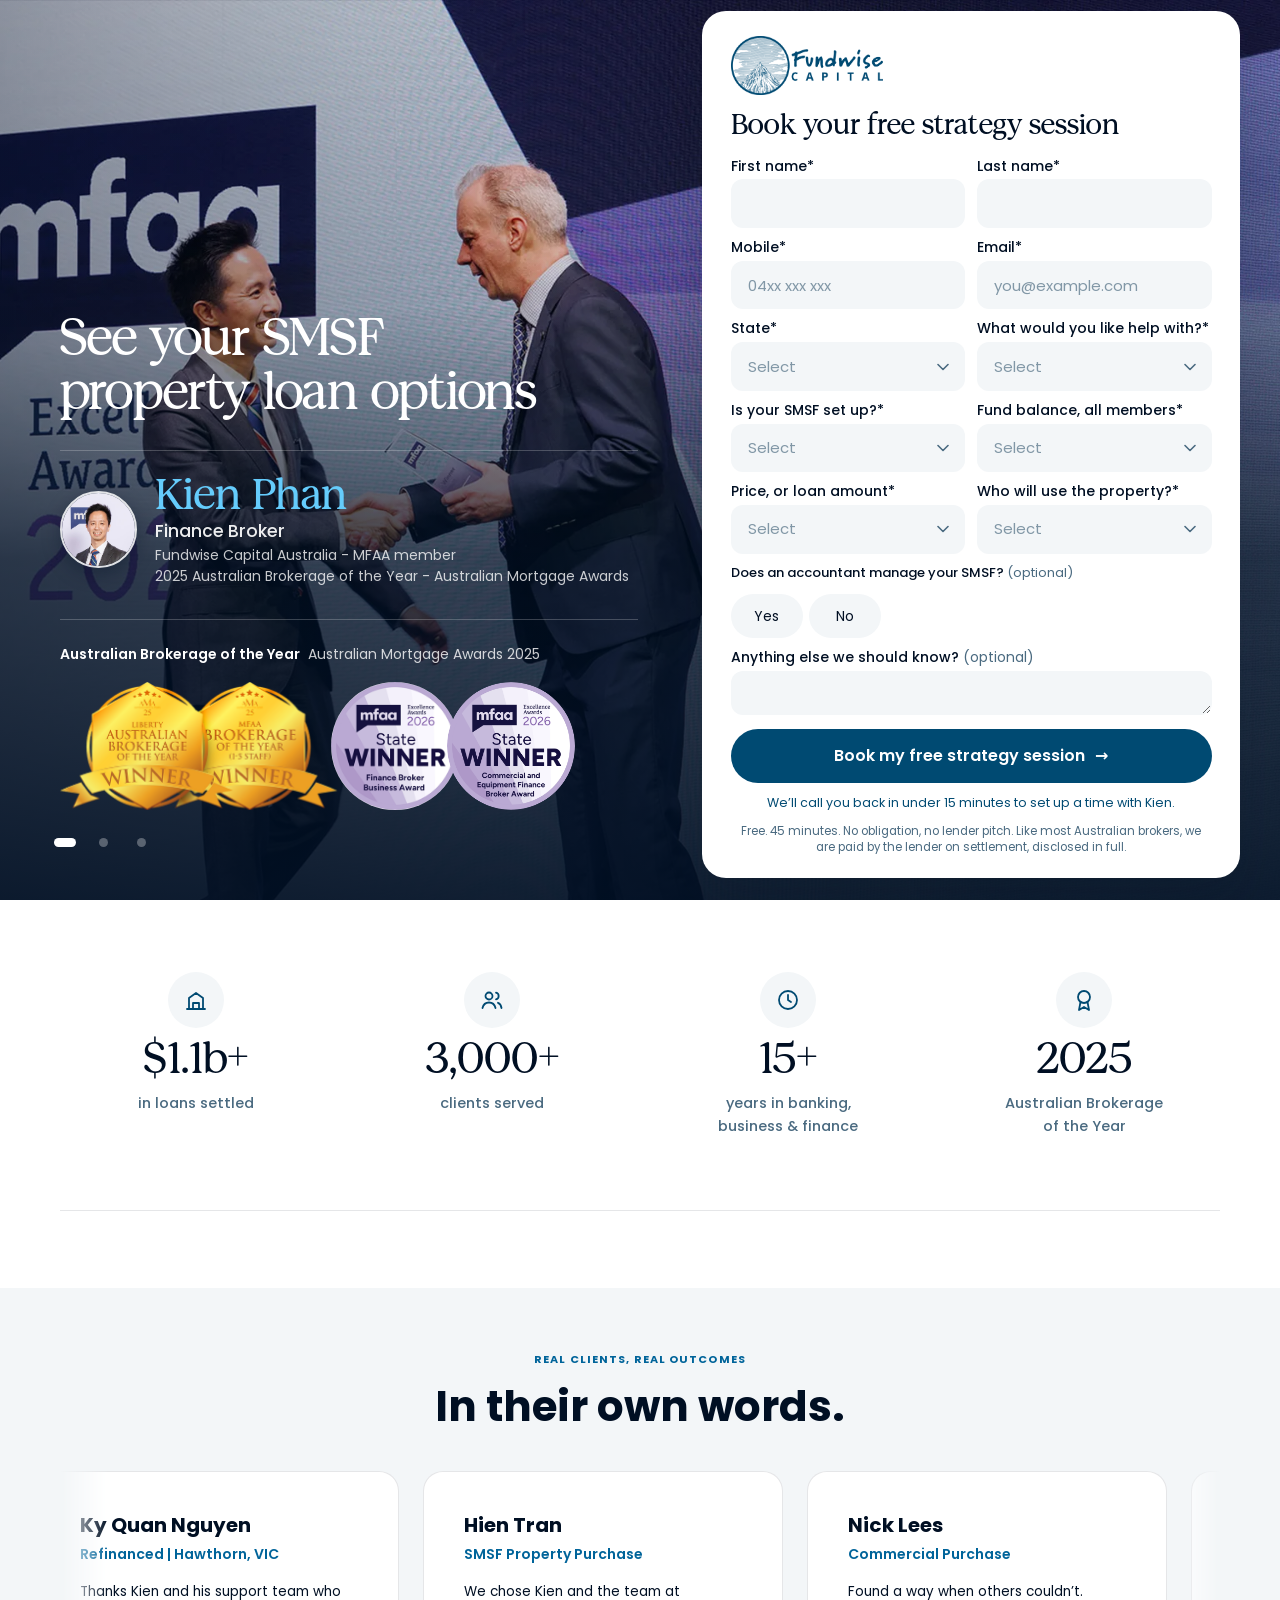
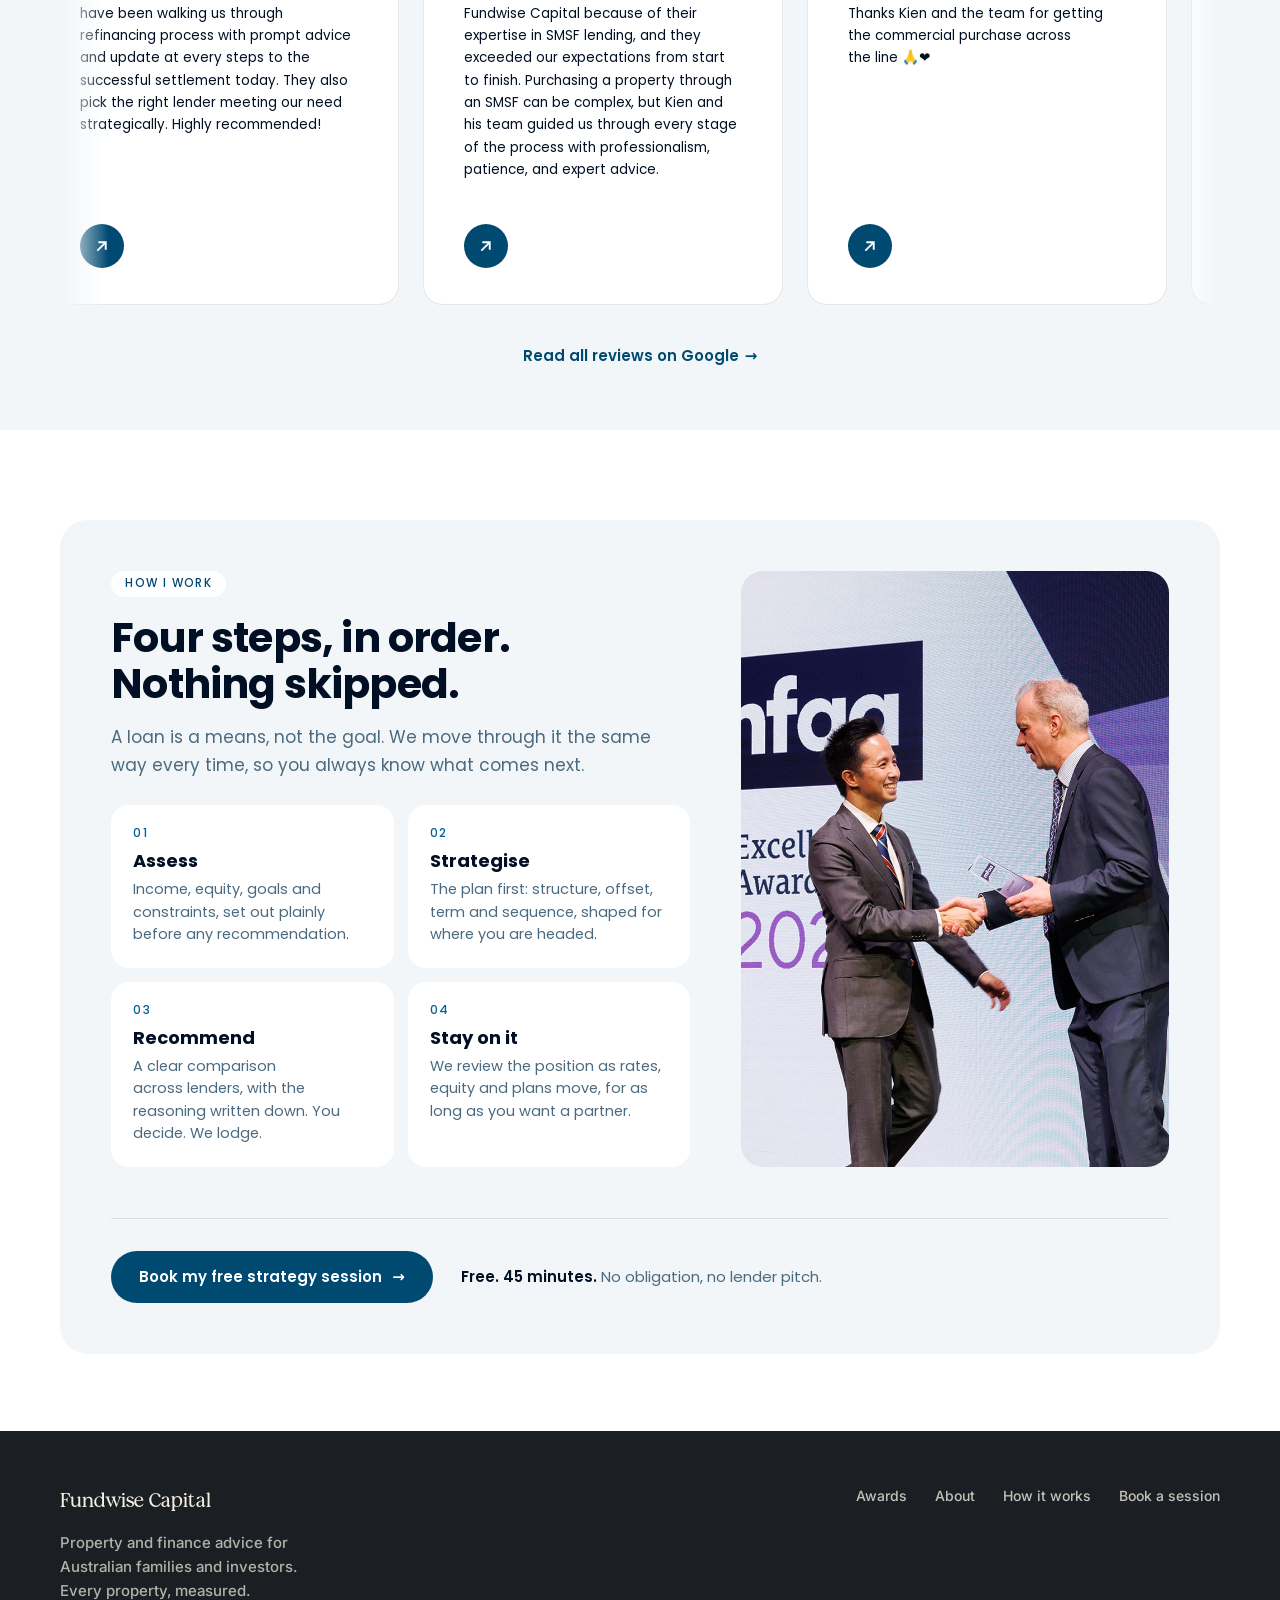
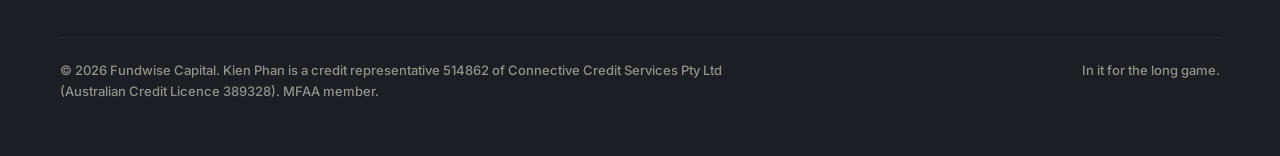
==== index.html @ 587cb2bd "style: smaller firm and award lines, award on one line on desktop The award line was wrapping onto t" ====
<!DOCTYPE html>
<html lang="en-AU">
<head>
<meta charset="UTF-8" />
<meta name="viewport" content="width=device-width, initial-scale=1.0" />
<meta name="robots" content="noindex" />
<title>SMSF property loans | Kien Phan, Fundwise Capital</title>
<link rel="preconnect" href="https://fonts.googleapis.com" />
<link rel="preconnect" href="https://fonts.gstatic.com" crossorigin />
<link href="https://fonts.googleapis.com/css2?family=Inter:wght@500&family=Poppins:wght@400;500;600;700&display=swap" rel="stylesheet" />
<!-- Where a visitor from the quiz goes back to if they reload this page (see mode.js). -->
<meta name="kp-quiz" content="https://demo-kp-smsf-quizz.vercel.app/" />
<script src="assets/js/mode.js"></script>
<link rel="stylesheet" href="assets/css/landing.css" />
</head>
<body>


<main>
  <!-- 1. Hero + full form -->
  <section class="hero" aria-labelledby="heroTitle">
    <div class="hero__media" id="heroSlides" aria-hidden="true">
      <img class="hero__slide hero__slide--1 is-active" src="assets/img/hero/slide-1-handshake.webp" alt="" fetchpriority="high" />
      <img class="hero__slide hero__slide--2" src="assets/img/hero/slide-2-team.webp" alt="" />
      <img class="hero__slide hero__slide--3" src="assets/img/hero/slide-3-award.webp" alt="" />
      <img class="hero__slide hero__slide--4" src="assets/img/hero/slide-4-podium.webp" alt="" />
    </div>
    <!-- white logo: only shown on the version reached from the quiz, which has no form (the form carries the logo) -->
    <div class="hero__brand" data-enter><img class="logo" src="assets/img/logo-fundwise-white.png" alt="Fundwise Capital" width="900" height="347" /></div>

      <div class="hero__copy" data-enter>
        <!-- DRAFT headline: Content writes the final copy. -->
        <h1 class="hero__headline" id="heroTitle">See your SMSF<br /> property loan options</h1>
        <div class="hero__who-block">
          <img class="hero__avatar" src="assets/img/kien-avatar-mfaa.jpg" alt="" width="398" height="398" />
          <div class="hero__who-text">
            <p class="hero__who-name">Kien Phan</p>
            <p class="hero__role">Finance Broker</p>
            <p class="hero__mfaa">Fundwise Capital Australia - MFAA&nbsp;member</p>
            <p class="hero__mfaa hero__mfaa--award">2025 Australian Brokerage of the Year - Australian Mortgage Awards</p>
          </div>
        </div>
      </div>

      <div class="hero__proof hero-awards" id="awards" data-enter>
        <p class="hero-awards__head"><b>Australian Brokerage of the Year</b> Australian Mortgage Awards 2025</p>
        <div class="hero-awards__stage" id="heroAwards">
          <div class="hero-awards__set is-active" data-set="0">
            <div class="hero-awards__row">
              <img class="hero-awards__badge hero-awards__badge--pair" src="assets/img/awards/award-winner-ama-pair.png" width="565" height="261" alt="Australian Mortgage Awards 2025 Winner, Australian Brokerage of the Year, and Winner, MFAA Brokerage of the Year, 1 to 5 staff" />
              <img class="hero-awards__badge hero-awards__badge--round" src="assets/img/awards/award-winner-3.png" alt="MFAA Excellence Awards 2026 State Winner, Finance Broker Business Award" />
              <img class="hero-awards__badge hero-awards__badge--round" src="assets/img/awards/award-winner-mfaa-commercial.png" width="500" height="500" alt="MFAA Excellence Awards 2026 State Winner, Commercial and Equipment Finance Broker Award" />
            </div>
          </div>
          <div class="hero-awards__set" data-set="1" aria-hidden="true">
            <div class="hero-awards__row">
              <img class="hero-awards__badge hero-awards__badge--wide" src="assets/img/awards/award-finalist-1.png" alt="Australian Mortgage Awards 2025 Excellence Awardee, La Trobe Financial Broker of the Year, Commercial" />
              <img class="hero-awards__badge" src="assets/img/awards/award-finalist-2.png" alt="Commercial Finance Awards 2025 Finalist, Customer Service Broker of the Year" />
              <img class="hero-awards__badge" src="assets/img/awards/award-finalist-3.png" alt="MFAA Excellence Awards 2026 National Finalist, Commercial and Equipment Finance Broker Award" />
              <img class="hero-awards__badge" src="assets/img/awards/award-finalist-10.png" alt="MFAA Excellence Awards 2026 National Finalist, Finance Broker Business Award" />
            </div>
          </div>
          <div class="hero-awards__set" data-set="2" aria-hidden="true">
            <div class="hero-awards__row">
              <img class="hero-awards__badge" src="assets/img/awards/award-finalist-4.png" alt="MFAA Excellence Awards 2026 State Finalist, Diversified Business Award" />
              <img class="hero-awards__badge" src="assets/img/awards/award-finalist-6.png" alt="MFAA Excellence Awards 2026 State Finalist, Residential Finance Broker Award" />
              <img class="hero-awards__badge" src="assets/img/awards/award-finalist-8.png" alt="The Adviser Better Business Awards 2026 Finalist, Best Finance Brokerage (Office), VIC/TAS" />
              <img class="hero-awards__badge" src="assets/img/awards/award-finalist-9.png" alt="The Adviser Better Business Awards 2026 Finalist, Best Residential Broker, VIC/TAS" />
            </div>
          </div>
        </div>
        <div class="hero-awards__dots" role="group" aria-label="Award groups">
          <button type="button" class="hero-awards__dot is-active" data-goto="0" aria-label="Show award winner awards" aria-pressed="true"></button>
          <button type="button" class="hero-awards__dot" data-goto="1" aria-label="Show national finalist awards" aria-pressed="false"></button>
          <button type="button" class="hero-awards__dot" data-goto="2" aria-label="Show state finalist awards" aria-pressed="false"></button>
        </div>
      </div>

      <div class="hero__form" id="book" data-enter>
        <div class="form-card">
          <img class="form-card__logo" src="assets/img/logo-fundwise.png" alt="Fundwise Capital" width="900" height="347" />
          <h2 class="form-card__title">Book your free strategy session</h2>

          <form class="lead-form" id="leadForm" novalidate data-page="smsf">
            <label class="f">
              <span class="f__label">First name*</span>
              <input type="text" name="first_name" autocomplete="given-name" maxlength="200" required />
            </label>
            <label class="f">
              <span class="f__label">Last name*</span>
              <input type="text" name="last_name" autocomplete="family-name" maxlength="200" required />
            </label>
            <label class="f f--wide-mobile">
              <span class="f__label">Mobile*</span>
              <input type="tel" name="mobile" autocomplete="tel" inputmode="tel" maxlength="20" placeholder="04xx xxx xxx" required />
            </label>
            <label class="f f--wide-mobile">
              <span class="f__label">Email*</span>
              <input type="email" name="email" autocomplete="email" maxlength="254" placeholder="you@example.com" required />
            </label>
            <label class="f">
              <span class="f__label">State*</span>
              <select name="state" required>
                <option value="" disabled selected>Select</option>
                <option>ACT</option><option>NSW</option><option>NT</option><option>QLD</option>
                <option>SA</option><option>TAS</option><option>VIC</option><option>WA</option>
              </select>
            </label>
            <label class="f">
              <span class="f__label">What would you like help&nbsp;with?*</span>
              <select name="smsf_goal" required>
                <option value="" disabled selected>Select</option>
                <option>Buy premises for my own business</option>
                <option>Buy commercial property as an investment</option>
                <option>Refinance my SMSF&rsquo;s existing loan</option>
                <option>Not sure yet</option>
              </select>
            </label>
            <label class="f">
              <span class="f__label">Is your SMSF set up?*</span>
              <select name="smsf_setup" required>
                <option value="" disabled selected>Select</option>
                <option>Yes</option>
                <option>Being set up with my accountant</option>
                <option>Not yet</option>
              </select>
            </label>
            <label class="f">
              <span class="f__label">Fund balance, all members*</span>
              <select name="fund_balance" required>
                <option value="" disabled selected>Select</option>
                <option>Under $200k</option>
                <option>$200k to $400k</option>
                <option>$400k to $750k</option>
                <option>$750k+</option>
                <option>Prefer not to say</option>
              </select>
            </label>
            <label class="f">
              <span class="f__label">Price, or loan amount*</span>
              <select name="price_band" required>
                <option value="" disabled selected>Select</option>
                <option>Under $500k</option>
                <option>$500k to $1m</option>
                <option>$1m to $2m</option>
                <option>$2m+</option>
                <option>Not sure</option>
              </select>
            </label>
            <label class="f">
              <span class="f__label">Who will use the property?*</span>
              <select name="property_use" required>
                <option value="" disabled selected>Select</option>
                <option>My own business</option>
                <option>A business tenant I&rsquo;m not related to</option>
                <option>Not decided yet</option>
              </select>
            </label>
            <fieldset class="yn">
              <legend>Does an accountant manage your SMSF? <i>(optional)</i></legend>
              <div class="yn__opts">
                <label><input type="radio" name="has_accountant" value="Yes" /><span>Yes</span></label>
                <label><input type="radio" name="has_accountant" value="No" /><span>No</span></label>
              </div>
            </fieldset>
            <label class="f f--full">
              <span class="f__label">Anything else we should know? <i>(optional)</i></span>
              <textarea name="message" rows="1" maxlength="2000"></textarea>
            </label>
            <div class="gotcha" aria-hidden="true">
              <label>Leave this field empty <input type="text" name="_gotcha" tabindex="-1" autocomplete="off" /></label>
            </div>
            <p class="form-status" role="status" data-form-status></p>
            <button type="submit" class="btn">Book my free strategy session</button>
            <p class="form-note">We&rsquo;ll call you back in under 15 minutes to set up a time with Kien.</p>
            <p class="form-legal">Free. 45 minutes. No obligation, no lender pitch. Like most Australian brokers, we are paid by the lender on settlement, disclosed in full.</p>
          </form>
        </div>
      </div>
  </section>

  <!-- 2. Stats -->
  <section class="wrap" id="next" aria-label="Kien Phan in numbers">
    <div class="stats">
      <div class="stat">
        <span class="icon-dot"><svg viewBox="0 0 24 24" fill="none" stroke="currentColor" stroke-width="1.8" stroke-linecap="round" stroke-linejoin="round" aria-hidden="true"><path d="M3 21h18M5 21V10l7-5 7 5v11M9 21v-6h6v6"/></svg></span>
        <p class="stat__num">$1.1b+</p><p class="stat__cap">in loans settled</p>
      </div>
      <div class="stat">
        <span class="icon-dot"><svg viewBox="0 0 24 24" fill="none" stroke="currentColor" stroke-width="1.8" stroke-linecap="round" stroke-linejoin="round" aria-hidden="true"><circle cx="9" cy="8" r="3.5"/><path d="M2.5 20c.8-3.5 3.4-5.5 6.5-5.5s5.7 2 6.5 5.5"/><path d="M16 4.6a3.5 3.5 0 0 1 0 6.8M18 14.8c1.9.7 3.1 2.5 3.5 5.2"/></svg></span>
        <p class="stat__num">3,000+</p><p class="stat__cap">clients served</p>
      </div>
      <div class="stat">
        <span class="icon-dot"><svg viewBox="0 0 24 24" fill="none" stroke="currentColor" stroke-width="1.8" stroke-linecap="round" stroke-linejoin="round" aria-hidden="true"><circle cx="12" cy="12" r="9"/><path d="M12 7v5l3 2"/></svg></span>
        <p class="stat__num">15+</p><p class="stat__cap">years in banking, business&nbsp;&amp;&nbsp;finance</p>
      </div>
      <div class="stat">
        <span class="icon-dot"><svg viewBox="0 0 24 24" fill="none" stroke="currentColor" stroke-width="1.8" stroke-linecap="round" stroke-linejoin="round" aria-hidden="true"><circle cx="12" cy="9" r="6"/><path d="M8.5 13.8L7 22l5-3 5 3-1.5-8.2"/></svg></span>
        <p class="stat__num">2025</p><p class="stat__cap">Australian Brokerage of the&nbsp;Year</p>
      </div>
    </div>
  </section>

  <!-- 3. Reviews: the kienphan.com.au testimonials section, recoloured -->
  <section class="testimonials" id="reviews" data-reveal aria-labelledby="revTitle">
    <div class="testimonials__head">
      <span class="eyebrow eyebrow--bronze">REAL CLIENTS, REAL OUTCOMES</span>
      <h2 class="testimonials__title" id="revTitle">In their own words.</h2>
    </div>
    <div class="reviews">
      <a class="review-card" href="https://share.google/390pCrVuy6lVlnPod" target="_blank" rel="noopener noreferrer">
        <div class="review-card__head">
          <p class="review-card__name">Ky Quan&nbsp;Nguyen</p>
          <p class="review-card__detail">Refinanced | Hawthorn, VIC</p>
        </div>
        <p class="review-card__quote">Thanks Kien and his support team who have been walking us through refinancing process with prompt advice and update at every steps to the successful settlement today. They also pick the right lender meeting our need strategically. Highly&nbsp;recommended!</p>
        <img class="review-card__icon" src="assets/img/review-arrow.svg" alt="" />
      </a>
      <!-- SMSF review, placed second so it sits in the middle of the row on desktop when the page opens -->
      <a class="review-card" href="https://share.google/DNVof50gvjIhAxP30" target="_blank" rel="noopener noreferrer">
        <div class="review-card__head">
          <p class="review-card__name">Hien Tran</p>
          <p class="review-card__detail">SMSF Property Purchase</p>
        </div>
        <p class="review-card__quote">We chose Kien and the team at Fundwise Capital because of their expertise in SMSF lending, and they exceeded our expectations from start to finish. Purchasing a property through an SMSF can be complex, but Kien and his team guided us through every stage of the process with professionalism, patience, and expert&nbsp;advice.</p>
        <img class="review-card__icon" src="assets/img/review-arrow.svg" alt="" />
      </a>
      <a class="review-card" href="https://share.google/45KIas3UKwX6n448Y" target="_blank" rel="noopener noreferrer">
        <div class="review-card__head">
          <p class="review-card__name">Nick Lees</p>
          <p class="review-card__detail">Commercial Purchase</p>
        </div>
        <p class="review-card__quote">Found a way when others couldn&rsquo;t. Thanks Kien and the team for getting the commercial purchase across the&nbsp;line&nbsp;🙏❤️</p>
        <img class="review-card__icon" src="assets/img/review-arrow.svg" alt="" />
      </a>
      <a class="review-card" href="https://www.fundwisecapital.com.au/testimonials" target="_blank" rel="noopener noreferrer">
        <div class="review-card__head">
          <p class="review-card__name">Sam</p>
          <p class="review-card__detail">Commercial/Development Loan<br />Childcare Centre&nbsp;Loan</p>
        </div>
        <p class="review-card__quote">&ldquo;Kien is the ultimate professional. He is highly capable and has a breadth of experience in feasibility and&nbsp;financing. The service offering he provides is highly practical, the financial advisory he provides is easily understandable - not many in the City can boast of this level of ability and frank&nbsp;communication.&rdquo;</p>
        <img class="review-card__icon" src="assets/img/review-arrow.svg" alt="" />
      </a>
      <a class="review-card" href="https://maps.app.goo.gl/U2x3PpBThPoV8mjy7" target="_blank" rel="noopener noreferrer">
        <div class="review-card__head">
          <p class="review-card__name">Ammy Ph&#7841;m</p>
          <p class="review-card__detail">Home Loan</p>
        </div>
        <p class="review-card__quote">Highly recommend Kien Phan and his team at Fundwise Capital. They were professional, responsive and extremely helpful throughout our home loan process. Kien always explained everything clearly, kept us updated and made the whole process smooth and stress-free. We really appreciate all the hard work and support from Kien and the team. Thank you so much!</p>
        <img class="review-card__icon" src="assets/img/review-arrow.svg" alt="" />
      </a>
      <a class="review-card" href="https://maps.app.goo.gl/hFha3xcuhGBTMSJH7" target="_blank" rel="noopener noreferrer">
        <div class="review-card__head">
          <p class="review-card__name">Iriskr Iriskr</p>
          <p class="review-card__detail">First Home Buyer</p>
        </div>
        <p class="review-card__quote">We had a great experience working with Fundwise Capital, especially Kien and Hai, throughout our home-buying journey. They were very professional, responsive and supportive from start to finish.</p>
        <img class="review-card__icon" src="assets/img/review-arrow.svg" alt="" />
      </a>
      <a class="review-card" href="https://maps.app.goo.gl/FfLdqRbPNAqM858bA" target="_blank" rel="noopener noreferrer">
        <div class="review-card__head">
          <p class="review-card__name">Thao Le</p>
          <p class="review-card__detail">Refinance</p>
        </div>
        <p class="review-card__quote">Our refinance journey was made smooth and stress-free thanks to the outstanding support of the broker team. They worked tirelessly to secure a better outcome for our family and guided us through every stage with patience, honesty, and&nbsp;expertise.</p>
        <img class="review-card__icon" src="assets/img/review-arrow.svg" alt="" />
      </a>
    </div>
    <a href="https://maps.app.goo.gl/hb3D3jrEcQQXodLG8" class="link-arrow" target="_blank" rel="noopener noreferrer">Read all reviews on Google <span class="arrow">→</span></a>
  </section>

  <!-- 4. How I work -->
  <section class="wrap section-pad-top" id="how-it-works" aria-labelledby="howTitle">
    <div class="band">
      <div class="band__copy">
        <span class="pill-label">How I work</span>
        <h2 class="section-title" id="howTitle">Four steps, in order. Nothing&nbsp;skipped.</h2>
        <p class="lede">A loan is a means, not the goal. We move through it the same way every time, so you always know what comes next.</p>
        <ol class="steps">
          <li class="step"><span class="step__num">01</span><p class="step__title">Assess</p><p class="step__body">Income, equity, goals and constraints, set out plainly before any&nbsp;recommendation.</p></li>
          <li class="step"><span class="step__num">02</span><p class="step__title">Strategise</p><p class="step__body">The plan first: structure, offset, term and sequence, shaped for where you are headed.</p></li>
          <li class="step"><span class="step__num">03</span><p class="step__title">Recommend</p><p class="step__body">A clear comparison across lenders, with the reasoning written down. You decide. We&nbsp;lodge.</p></li>
          <li class="step"><span class="step__num">04</span><p class="step__title">Stay on it</p><p class="step__body">We review the position as rates, equity and plans move, for as long as you want a&nbsp;partner.</p></li>
        </ol>
      </div>
      <div class="band__media"><img src="assets/img/hero/hero-1-handshake.jpg" alt="Kien Phan receiving an award at the MFAA Excellence Awards 2026" /></div>
      <div class="band__cta">
        <a class="btn" href="#book">Book my free strategy session</a>
        <p class="band__note"><b>Free. 45 minutes.</b> No obligation, no lender pitch.</p>
      </div>
    </div>
  </section>
</main>

<!-- 5. Footer -->
<!-- Footer: the kienphan.com.au footer as it is there (colours, type, links, text). -->
<footer class="footer">
  <div class="footer__row">
    <div class="footer__brand">
      <p class="footer__brand-name">Fundwise Capital</p>
      <p class="footer__tagline">Property and finance advice for<br />Australian families and investors.<br />Every property, measured.</p>
    </div>
    <nav class="footer__links" aria-label="Footer">
      <a href="#awards">Awards</a>
      <a href="#next">About</a>
      <a href="#how-it-works">How it works</a>
      <a class="footer__book" href="#book">Book a session</a>
    </nav>
  </div>
  <div class="footer__fine">
    <p>&copy; 2026 Fundwise Capital. Kien Phan is a credit representative 514862 of Connective Credit Services Pty Ltd (Australian Credit Licence 389328). MFAA member.</p>
    <p>In it for the long game.</p>
  </div>
</footer>

<script src="assets/js/lead.js" defer></script>
<script src="assets/js/smooth-scroll.js" defer></script>
<script src="assets/js/form-a.js" defer></script>
<script src="assets/js/reviews.js" defer></script>
<script src="assets/js/hero-awards.js" defer></script>
<script src="assets/js/hero-slides.js" defer></script>
</body>
</html>
---- assets/css/landing.css ----
/* Home loans + SMSF ad landing pages.
   Shapes and type follow kienphan.com.au: pill buttons, 16 to 28px card radius, MADE Awelier
   serif for display headlines and big numbers, Inter for section titles and body, JetBrains
   Mono for small kicker labels, Real Kien Phan Display for the wordmark.
   Colour follows Fundwise Capital: Fundwise navy for type, buttons and labels, ice blue and
   silver for soft panels, pale gold only for small highlights. No background patterns. */

@font-face { font-family: "MADE Awelier"; src: url("../font/MADEAwelierPERSONALUSE-Light.otf") format("opentype"); font-weight: 300; font-display: swap; }
@font-face { font-family: "MADE Awelier"; src: url("../font/MADEAwelierPERSONALUSE-Regular.otf") format("opentype"); font-weight: 400; font-display: swap; }
@font-face { font-family: "Real Kien Phan Display"; src: url("../font/RealKienPhanDisplay-Bold.otf") format("opentype"); font-weight: 700; font-display: swap; }

:root {
  --ink: #000F23;        /* Fundwise deep */
  --navy: #004A72;       /* Fundwise navy */
  --ocean: #00649A;
  --muted: #4A6A80;      /* navy toned down for secondary text, passes AA on white */
  --soft: #74B4D4;
  --ice: #D6E4EF;
  --mist: #EAF2F8;
  --panel: #F3F6F8;      /* silver light, the soft panel colour */
  --line: rgba(0, 15, 35, .10);
  --gold-soft: #FFF5DA;
  --star: #C9A43F;
  --white: #FFFFFF;
  --danger: #A3261B;

  --serif: "MADE Awelier", Georgia, serif;
  --sans: "Poppins", system-ui, -apple-system, sans-serif;   /* Fundwise brand typeface */
  --mono: "Poppins", system-ui, sans-serif;   /* small uppercase labels, now in the brand face too */

  --wrap: 1240px;
  --gutter: clamp(16px, 4vw, 40px);
}

*, *::before, *::after { box-sizing: border-box; }
[hidden] { display: none !important; }
html { -webkit-text-size-adjust: 100%; scroll-behavior: smooth; }
body { margin: 0; background: var(--white); color: var(--ink); font: 400 16px/1.6 var(--sans); -webkit-font-smoothing: antialiased; }
img { max-width: 100%; display: block; }
p, h1, h2, h3, figure, blockquote { margin: 0; }
ul, ol { margin: 0; padding: 0; list-style: none; }
a { color: inherit; }
button, input, select, textarea { font: inherit; color: inherit; }
:focus-visible { outline: 2px solid var(--ocean); outline-offset: 3px; }

.wrap { width: 100%; max-width: var(--wrap); margin: 0 auto; padding-inline: var(--gutter); }

/* no stranded last words: let the browser balance the last lines of running text */
p, li, blockquote, figcaption, legend, label, .opt, .f__label, .btn { text-wrap: pretty; }
h1, h2, h3 { text-wrap: balance; }

/* ---------- shared pieces ---------- */
.pill-label {
  display: inline-flex; align-items: center; gap: 8px;
  padding: 7px 14px; border-radius: 100px;
  background: var(--panel); color: var(--navy);
  font: 500 11.5px/1 var(--mono); letter-spacing: 1.4px; text-transform: uppercase;
}
.pill-label--light { background: rgba(255, 255, 255, .16); color: var(--white); border: 1px solid rgba(255, 255, 255, .35); }
.pill-label__rule { width: 1px; height: 13px; background: currentColor; opacity: .4; }

.display { font: 400 clamp(38px, 5.4vw, 72px)/1.02 var(--serif); letter-spacing: -.01em; color: var(--ink); text-wrap: balance; }
.section-title { font: 700 clamp(28px, 3.2vw, 42px)/1.12 var(--sans); letter-spacing: -.02em; color: var(--ink); text-wrap: balance; }
.lede { font-size: 17px; line-height: 1.6; color: var(--muted); max-width: 46ch; }

.btn {
  display: inline-flex; align-items: center; justify-content: center; gap: 10px;
  min-height: 52px; padding: 14px 28px;
  border: 0; border-radius: 100px;
  background: var(--navy); color: var(--white);
  font: 600 15px/1.2 var(--sans); text-decoration: none; white-space: nowrap;
  cursor: pointer; transition: background-color .25s ease-out, transform .25s ease-out;
}
.btn::after { content: "\2192"; transition: transform .25s ease-out; }
.btn:hover { background: var(--ink); transform: translateY(-1px); box-shadow: 0 8px 20px rgba(0, 15, 35, .18); }
.btn:hover::after { transform: translateX(4px); }
.btn:active { transform: translateY(0) scale(.98); box-shadow: none; }
.btn[disabled] { opacity: .6; cursor: progress; }
.btn--sm { min-height: 42px; padding: 10px 20px; font-size: 14px; }

/* ---------- brand (no header bar: the logo sits on the hero or above the intro) ---------- */
.brand { display: inline-flex; align-items: center; gap: 10px; text-decoration: none; color: var(--navy); }
.brand__mark { width: 34px; height: 27px; flex: none; }
.brand__text { display: grid; line-height: 1; }
.brand__name { font: 700 21px/1 "Real Kien Phan Display", var(--serif); color: var(--ink); }
.brand__sub { margin-top: 4px; font: 500 9.5px/1 var(--mono); letter-spacing: 1.6px; text-transform: uppercase; color: var(--muted); white-space: nowrap; }
.brand--light { color: var(--white); }
.brand--light .brand__name { color: var(--white); }
.brand--light .brand__sub { color: rgba(255, 255, 255, .78); }
.logo { display: block; height: 60px; width: auto; }
.hero__brand .logo { height: clamp(44px, 6.4vh, 60px); }
.site-foot .logo { height: 60px; }
.award-pair { display: block; height: 72px; width: auto; }
.page-top { display: flex; align-items: center; justify-content: space-between; gap: 16px; padding-top: 28px; }
.award-chip { display: inline-flex; align-items: center; gap: 8px; font-size: 13px; font-weight: 500; color: var(--navy); background: var(--gold-soft); border-radius: 100px; padding: 8px 14px; white-space: nowrap; }
.award-chip svg { width: 14px; height: 14px; color: var(--star); }

/* ---------- hero (version A): full-bleed photograph, the form floating on it ---------- */
.hero {
  --edge: max(var(--gutter), calc((100vw - var(--wrap)) / 2 + var(--gutter)));
  position: relative; isolation: isolate; overflow: hidden;
  height: 100vh; height: 100svh; min-height: 620px;
  display: grid; grid-template-columns: minmax(0, 1fr) minmax(380px, 430px); grid-template-rows: auto 1fr auto auto;
  column-gap: clamp(32px, 5vw, 80px);
  padding: clamp(20px, 3.2vh, 32px) var(--edge) clamp(24px, 4.5vh, 48px);
}
.hero__media { position: absolute; inset: 0; z-index: -1; overflow: hidden; background: var(--ink); }
.hero__media img { width: 100%; height: 100%; object-fit: cover; object-position: 50% 50%; animation: hero-settle 1.6s cubic-bezier(.2, .7, .2, 1) both; }
.hero__media::after { content: ""; position: absolute; inset: 0; background:
  linear-gradient(to right, rgba(0, 15, 35, .92) 0%, rgba(0, 25, 50, .8) 30%, rgba(0, 40, 70, .25) 55%, rgba(0, 40, 70, .1) 70%, rgba(0, 15, 35, .35) 100%),
  linear-gradient(to top, rgba(0, 15, 35, .6) 0%, rgba(0, 15, 35, 0) 40%); }
/* desktop: keep the text column clear of the form */
@media (min-width: 901px) {
  .hero { --inner: calc(min(100vw, var(--wrap)) - 2 * var(--gutter)); --form-w: clamp(420px, 42vw, 620px); grid-template-columns: minmax(0, 1fr) var(--form-w); }
  .hero__media::after { background:
    linear-gradient(to top, rgba(0, 15, 35, .92) 0%, rgba(0, 15, 35, .72) 38%, rgba(0, 15, 35, .2) 66%, rgba(0, 15, 35, .05) 100%),
    linear-gradient(to right, rgba(0, 15, 35, .35) 0%, rgba(0, 15, 35, 0) 45%); }
  /* The form is wider than the 430px it used to be; that extra width comes out of the right
     margin first, so the left cluster keeps the room and sizes it had. */
  .hero { padding-right: max(var(--gutter), calc(var(--edge) - (var(--form-w) - 430px))); }
  .hero .hero__copy, .hero .hero__proof { max-width: calc(var(--inner) - 430px - clamp(32px, 5vw, 80px)); }
  /* badges never wider than the text column: a row is about 4.7 badge-heights wide */
  .hero .hero-awards__badge { height: min(clamp(100px, min(10vw, 17vh), 170px), calc((var(--inner) - 430px - clamp(32px, 5vw, 80px)) / 4.25)); }
}
.hero__brand { grid-column: 1; grid-row: 1; align-self: start; }
.hero__copy { grid-column: 1; grid-row: 3; display: grid; gap: clamp(12px, 2vh, 18px); justify-items: start; color: var(--white); max-width: 560px; }
.hero__title { font: 400 clamp(36px, min(4.2vw, 6.4vh), 62px)/1.04 var(--serif); letter-spacing: -.01em; color: var(--white); text-wrap: balance; }
.hero__sub { font-size: clamp(15px, 2vh, 17px); line-height: 1.55; color: rgba(255, 255, 255, .9); max-width: 44ch; }
.hero__proof { grid-column: 1; grid-row: 4; display: flex; align-items: center; gap: 28px; margin-top: clamp(18px, 3.5vh, 36px); padding-top: clamp(16px, 2.6vh, 24px); border-top: 1px solid rgba(255, 255, 255, .22); color: var(--white); max-width: 560px; }
.hero__who { font-size: 14px; line-height: 1.5; color: rgba(255, 255, 255, .82); }
.hero__who b { display: block; font: 700 17px/1.3 var(--sans); color: var(--white); }
.hero__award { display: flex; align-items: center; gap: 12px; padding-left: 28px; border-left: 1px solid rgba(255, 255, 255, .22); }
.hero__award img { width: clamp(64px, 9vh, 84px); height: auto; flex: none; }
.hero__award p { font-size: 13.5px; line-height: 1.45; color: rgba(255, 255, 255, .82); }
.hero__award b { display: block; font-size: 14.5px; font-weight: 600; color: var(--white); }
.hero__form { grid-column: 2; grid-row: 1 / 5; align-self: center; }

.hero__role { font: 500 clamp(17px, 2.4vh, 22px)/1.35 var(--sans); color: rgba(255, 255, 255, .92); margin-top: 6px; }
/* role and MFAA membership on one line on wide screens; on phones MFAA drops to its own line */
.hero__sep { margin-inline: .35em; color: rgba(255, 255, 255, .45); font-weight: 300; }
@media (min-width: 901px) { .hero .hero__headline { white-space: nowrap; } .hero .hero__role { white-space: nowrap; font-size: clamp(15px, min(2.4vh, 1.35vw), 22px); } }
@media (max-width: 900px) { .hero__sep { display: none; } .hero__mfaa { display: block; } }

/* rotating award badges, like the Awards band on kienphan.com.au */
.hero-awards { display: grid; gap: clamp(10px, 1.8vh, 16px); }
.hero-awards__head { font-size: 14px; color: rgba(255, 255, 255, .8); }
.hero-awards__head b { color: var(--white); font-weight: 600; margin-right: 4px; }
.hero-awards__stage { display: grid; }
.hero-awards__set { grid-area: 1 / 1; display: grid; gap: 10px; justify-items: start; opacity: 0; visibility: hidden; transition: opacity .5s ease-in-out, visibility .5s; }
.hero-awards__set.is-active { opacity: 1; visibility: visible; }
.hero-awards__label { font: 500 11px/1 var(--mono); letter-spacing: 1.6px; text-transform: uppercase; color: var(--soft); }
.hero-awards__row { display: flex; align-items: center; flex-wrap: nowrap; padding-inline: 8px; }
.hero-awards__badge { height: clamp(100px, min(10vw, 17vh), 170px); width: auto; object-fit: contain; margin-inline: -6px; }
.hero-awards__badge--wide { margin-inline: -22px; }
.hero-awards__badge--pair { margin-inline: -8px 0; }
.hero-awards__badge--round { border-radius: 50%; }
.hero-awards__set.is-active .hero-awards__badge { animation: award-pop .6s cubic-bezier(.16, 1, .3, 1) both; }
.hero-awards__set.is-active .hero-awards__badge:nth-child(2) { animation-delay: .06s; }
.hero-awards__set.is-active .hero-awards__badge:nth-child(3) { animation-delay: .12s; }
.hero-awards__set.is-active .hero-awards__badge:nth-child(4) { animation-delay: .18s; }
@keyframes award-pop { from { transform: scale(.9); opacity: .4; } to { transform: none; opacity: 1; } }
.hero-awards__dots { display: flex; gap: 4px; margin-left: -12px; }
.hero-awards__dot { width: 34px; height: 34px; border: 0; padding: 0; background: none; cursor: pointer; display: grid; place-items: center; }
.hero-awards__dot::before { content: ""; width: 9px; height: 9px; border-radius: 100px; background: rgba(255, 255, 255, .3); transition: background-color .3s, width .3s; }
.hero-awards__dot:hover::before { background: rgba(255, 255, 255, .6); }
.hero-awards__dot.is-active::before { width: 22px; background: var(--white); }

.hero__role { font: 500 clamp(17px, 2.4vh, 22px)/1.35 var(--sans); color: rgba(255, 255, 255, .92); margin-top: 6px; }


/* short laptop screens (768px and less): tighten the form so the hero still fits one screen */
@media (min-width: 901px) and (max-height: 880px) {
  .hero .form-card { padding: 16px 22px 14px; gap: 8px; }
  .hero .form-card__title { font-size: 21px; }
  .hero .lead-form { gap: 5px 12px; }
  .hero .f { gap: 3px; }
  .hero .f__label, .hero .yn legend { font-size: 12px; }
  .hero .f input, .hero .f select { height: 40px; min-height: 40px; padding-block: 7px; }
  .hero .f textarea { min-height: 40px; height: 40px; }
  .hero .yn__opts span { min-height: 38px; padding-block: 6px; }
  .hero .lead-form .btn { min-height: 44px; padding-block: 11px; margin-top: 2px; }
  .hero .form-note { font-size: 12px; }
  .hero .form-legal { font-size: 11px; line-height: 1.35; }
}

/* hero photographs: each dissolves into the next with a soft blur, and pushes in slowly while shown */
.hero__media .hero__slide { position: absolute; inset: 0; width: 100%; height: 100%; object-fit: cover; object-position: 50% 30%;
  --z: 1; transform-origin: var(--ox, 50%) var(--oy, 30%);
  opacity: 0; filter: blur(10px); transform: scale(calc(var(--z) * 1.08)); animation: none;
  transition: opacity 1.6s ease, filter 1.6s ease, transform 7.5s cubic-bezier(.2, .6, .3, 1); }
.hero__media .hero__slide.is-active { opacity: 1; filter: none; transform: scale(var(--z)); }
/* the photos arrive already cropped 16:9 with Kien in the left third, clear of the form */
.hero__media .hero__slide { object-position: 50% 50%; }

/* the hero enters once on load */
@keyframes hero-settle { from { transform: scale(1.06); } to { transform: none; } }
@keyframes rise { from { opacity: 0; transform: translateY(18px); } to { opacity: 1; transform: none; } }
[data-enter] > * { animation: rise .8s cubic-bezier(.2, .7, .2, 1) both; }
[data-enter] > :nth-child(2) { animation-delay: .08s; }
[data-enter] > :nth-child(3) { animation-delay: .16s; }
[data-enter] > :nth-child(4) { animation-delay: .24s; }
.hero__form[data-enter] { animation: rise .9s .2s cubic-bezier(.2, .7, .2, 1) both; }
.hero__form[data-enter] > * { animation: none; }

.form-card { background: var(--white); border-radius: 24px; padding: clamp(20px, 2.8vh, 32px) clamp(22px, 2.2vw, 34px) clamp(18px, 2.4vh, 28px); display: grid; gap: clamp(10px, 1.6vh, 16px); box-shadow: 0 20px 50px rgba(0, 15, 35, .18); }
.form-card__title { font: 400 clamp(23px, 3.2vh, 30px)/1.15 var(--serif); color: var(--ink); }
.callback { display: inline-flex; align-items: center; gap: 9px; justify-self: start; font-size: 13px; color: var(--navy); background: var(--mist); border-radius: 100px; padding: 4px 13px 4px 4px; }
.callback img { width: 26px; height: 26px; border-radius: 50%; object-fit: cover; object-position: 50% 15%; }

/* ---------- form fields (shared by the full form and the quiz) ---------- */
.lead-form { display: grid; grid-template-columns: 1fr 1fr; gap: clamp(6px, 1.1vh, 10px) 12px; }
.f { display: grid; gap: 4px; min-width: 0; align-content: end; }
.f--full { grid-column: 1 / -1; }
.f__label { font-size: clamp(12.5px, 1.6vh, 14px); font-weight: 500; color: var(--ink); line-height: 1.35; }
.f__label i { font-style: normal; color: var(--muted); font-weight: 400; }
.f input, .f select, .f textarea {
  width: 100%; min-height: 44px; height: clamp(44px, 5.4vh, 54px); padding: 9px 16px; font-size: 16px;
  border: 1px solid transparent; border-radius: 12px;
  background: var(--panel); font-size: 15px; color: var(--ink);
  transition: border-color .15s, background-color .15s;
}
.f input::placeholder, .f textarea::placeholder { color: #8197A6; }
.f select {
  appearance: none; padding-right: 40px; cursor: pointer;
  background-image: url("data:image/svg+xml,%3Csvg xmlns='http://www.w3.org/2000/svg' width='12' height='8' viewBox='0 0 12 8'%3E%3Cpath d='M1 1.5l5 5 5-5' fill='none' stroke='%234A6A80' stroke-width='1.6' stroke-linecap='round' stroke-linejoin='round'/%3E%3C/svg%3E");
  background-repeat: no-repeat; background-position: right 15px center;
}
.f select:invalid { color: #8197A6; }
.f textarea { height: auto; min-height: 44px; resize: vertical; }
.f input:hover, .f select:hover, .f textarea:hover { border-color: var(--ice); }
.f input:focus, .f select:focus, .f textarea:focus { outline: none; border-color: var(--ocean); background: var(--white); }
.f.is-error input, .f.is-error select { border-color: var(--danger); }
.f__error { font-size: 12px; color: var(--danger); }

.yn { grid-column: 1 / -1; display: flex; align-items: center; justify-content: space-between; gap: 10px 12px; flex-wrap: wrap; border: 0; padding: 0; margin: 0; }
.yn legend { float: left; font-size: 13px; font-weight: 500; color: var(--ink); padding: 0; }
.yn legend i { font-style: normal; color: var(--muted); font-weight: 400; }
.yn__opts { display: flex; gap: 6px; }
.yn__opts label { position: relative; }
.yn__opts input { position: absolute; opacity: 0; inset: 0; margin: 0; cursor: pointer; }
.yn__opts span { display: grid; place-items: center; min-width: 72px; min-height: 44px; text-align: center; padding: 8px 18px; border-radius: 100px; background: var(--panel); font-size: 14px; border: 1px solid transparent; }
.yn__opts input:checked + span { background: var(--mist); border-color: var(--navy); color: var(--navy); font-weight: 600; }
.yn__opts input:focus-visible + span { outline: 2px solid var(--ocean); outline-offset: 2px; }

.gotcha { position: absolute; left: -9999px; width: 1px; height: 1px; overflow: hidden; }
.lead-form .btn { grid-column: 1 / -1; margin-top: 4px; width: 100%; min-height: clamp(48px, 6vh, 58px); font-size: 16px; }
.form-note { grid-column: 1 / -1; text-align: center; font-size: 12.5px; color: var(--navy); }
.form-legal { grid-column: 1 / -1; text-align: center; font-size: 11.5px; line-height: 1.45; color: var(--muted); }
.form-status { grid-column: 1 / -1; font-size: 13px; color: var(--danger); text-align: center; }
.form-status:empty { display: none; }

/* ---------- sections ---------- */
.section { padding-block: clamp(64px, 8vw, 104px); }
.section--flush-top { padding-top: 0; }
.section__head { display: flex; flex-wrap: wrap; align-items: end; justify-content: space-between; gap: 18px 40px; margin-bottom: clamp(28px, 4vw, 44px); }
.section__head > div { display: grid; gap: 16px; justify-items: start; }

/* stats: four columns with a round icon, like the info row in the reference */
.stats { display: grid; grid-template-columns: repeat(4, minmax(0, 1fr)); gap: 24px; border-bottom: 1px solid var(--line); padding-block: clamp(48px, 6vw, 72px); }
.stat { display: grid; justify-items: center; align-content: start; text-align: center; gap: 10px; }
.icon-dot { width: 56px; height: 56px; border-radius: 50%; background: var(--panel); color: var(--navy); display: grid; place-items: center; }
.icon-dot svg { width: 24px; height: 24px; }
.stat__num { font: 400 clamp(32px, 3.4vw, 44px)/1 var(--serif); color: var(--ink); font-variant-numeric: lining-nums; }
.stat__cap { font-size: 14.5px; font-weight: 500; color: var(--muted); max-width: 22ch; }

/* reviews: KP review cards in Fundwise colour */
.reviews { display: grid; grid-template-columns: repeat(3, minmax(0, 1fr)); gap: 20px; }
.review { background: var(--panel); border: 1px solid var(--line); border-radius: 20px; padding: 32px 30px; display: flex; flex-direction: column; gap: 18px; }
.review__stars { color: var(--star); letter-spacing: 3px; font-size: 15px; }
.review__quote { font-size: 15px; line-height: 1.65; color: var(--ink); flex: 1; }
.review__who { display: grid; gap: 2px; }
.review__name { font: 700 17px/1.3 var(--sans); color: var(--ink); }
.review__deal { font-size: 13.5px; font-weight: 600; color: var(--ocean); }

/* how I work: a soft panel with the steps and a photo, like the closing band in the reference */
.band { background: var(--panel); border-radius: 28px; padding: clamp(24px, 4vw, 56px); display: grid; grid-template-columns: minmax(0, 1.15fr) minmax(0, .85fr); gap: clamp(28px, 4vw, 56px); align-items: stretch; }
.band__copy { display: grid; gap: 18px; justify-items: start; min-width: 0; }
.band .pill-label, .quiz-card .pill-label { background: var(--white); }
/* the photo runs the full height of the copy column: top edge on the pill, bottom edge on the steps */
.band__media { border-radius: 22px; overflow: hidden; min-height: 320px; }
.band .lede { max-width: none; }
/* call to action on its own row across the band, after the steps */
.band__cta { grid-column: 1 / -1; display: flex; align-items: center; flex-wrap: wrap; gap: 14px 28px; padding-top: clamp(22px, 3vw, 32px); border-top: 1px solid var(--line); }
.band__note { font-size: 15px; color: var(--muted); max-width: 60ch; text-wrap: pretty; }
.band__note b { color: var(--ink); font-weight: 600; }
.band__media img { width: 100%; height: 100%; object-fit: cover; object-position: 44% 28%; transition: transform .7s cubic-bezier(.2, .7, .2, 1); }
.band__media:hover img, .quiz-photo:hover > img { transform: scale(1.03); }
.steps { display: grid; grid-template-columns: 1fr 1fr; gap: 14px; width: 100%; margin-top: 8px; }
.step { background: var(--white); border-radius: 18px; padding: 22px; display: grid; gap: 6px; align-content: start; }
.step__num { font: 500 12px/1 var(--mono); letter-spacing: 1.4px; color: var(--ocean); }
.step__title { font: 700 18px/1.3 var(--sans); color: var(--ink); margin-top: 4px; }
.step__body { font-size: 14.5px; line-height: 1.55; color: var(--muted); }

/* ---------- footer ---------- */
.site-foot { background: var(--ink); color: rgba(255, 255, 255, .72); margin-top: clamp(48px, 6vw, 80px); }
.site-foot__row { display: grid; grid-template-columns: auto 1fr; gap: 24px 64px; padding-block: 48px 40px; align-items: start; }
.site-foot .brand { color: var(--soft); }
.site-foot .brand__name { color: var(--white); }
.site-foot .brand__sub { color: var(--soft); }
.site-foot__fine { display: grid; gap: 8px; font-size: 13px; line-height: 1.6; }
.site-foot__links { display: flex; flex-wrap: wrap; gap: 6px 22px; margin-top: 6px; }
.site-foot__links a { color: var(--white); font-weight: 500; text-decoration: none; }
.site-foot__links a:hover { text-decoration: underline; }

/* ---------- quiz page (version B) ---------- */
/* same two columns as the quiz grid below, so the side note lines up with the photo */
.intro { display: grid; grid-template-columns: minmax(0, 1.5fr) minmax(0, 1fr); align-items: end; gap: 20px; padding-block: clamp(32px, 5vw, 64px) clamp(24px, 3.5vw, 40px); }
.intro__main { display: grid; gap: 22px; justify-items: start; }
.intro__aside { max-width: 36ch; font-size: 17px; line-height: 1.55; color: var(--navy); text-align: left; padding-bottom: var(--aside-drop, 6px); }
.quiz-grid { display: grid; grid-template-columns: minmax(0, 1.5fr) minmax(0, 1fr); gap: 20px; align-items: stretch; }
.quiz-card { background: var(--panel); border-radius: 28px; padding: clamp(22px, 3.4vw, 40px); display: grid; gap: 20px; align-content: start; }
.quiz-photo { position: relative; border-radius: 28px; overflow: hidden; min-height: 520px; }
.quiz-photo > img { position: absolute; inset: 0; width: 100%; height: 100%; object-fit: cover; object-position: 44% 28%; transition: transform .7s cubic-bezier(.2, .7, .2, 1); }
/* quiz photo as a slow slideshow: the same blur-and-fade dissolve as the landing hero, with a gentle push-in */
.quiz-photo .quiz-photo__slide { opacity: 0; filter: blur(8px); transform: scale(1.06);
  transition: opacity 1.8s ease, filter 1.8s ease, transform 8s cubic-bezier(.2, .6, .3, 1); }
.quiz-photo .quiz-photo__slide.is-active { opacity: 1; filter: none; transform: scale(1); }
/* the 16:9 photos have Kien in the left third: keep him in the frame */
.quiz-photo .quiz-photo__slide--2 { object-position: 22% 40%; }
.quiz-photo .quiz-photo__slide--3 { object-position: 14% 30%; }
.quiz-photo .quiz-photo__slide--4 { object-position: 24% 35%; }

.quiz-body { display: grid; gap: 20px; }

.progress { display: grid; gap: 10px; }
/* one segment per step; a step already reached can be tapped to go back to it */
.progress__steps { list-style: none; margin: 0; padding: 0; display: flex; gap: 6px; }
.progress__steps li { flex: 1; display: flex; }
.progress__seg { flex: 1; position: relative; height: 22px; padding: 0; border: 0; background: none; cursor: pointer; }
.progress__seg::before { content: ""; position: absolute; left: 0; right: 0; top: 8px; height: 6px; border-radius: 100px; background: var(--white); transition: background-color .3s, transform .2s; }
.progress__seg.is-done::before { background: var(--navy); }
.progress__seg.is-current::before { background: var(--ocean); }
.progress__seg.is-ahead::before { background: var(--soft); }
.progress__seg:not(:disabled):hover::before { transform: scaleY(1.6); }
.progress__seg:disabled { cursor: default; }
.progress__seg:focus-visible { outline: 2px solid var(--navy); outline-offset: 2px; border-radius: 4px; }
.progress__row { display: flex; align-items: center; justify-content: space-between; gap: 12px; min-height: 24px; }
.progress__row .back { min-height: 24px; padding: 0; font-size: 13px; }
.progress__row .progress__label { margin-left: auto; }
.progress__label { font: 500 11.5px/1 var(--mono); letter-spacing: 1.4px; color: var(--muted); text-transform: uppercase; }
.quiz-q { font: 400 clamp(24px, 2.4vw, 30px)/1.15 var(--serif); color: var(--ink); }
.quiz-q:focus { outline: none; }
.opts { display: grid; grid-template-columns: 1fr 1fr; gap: 10px; }
.opts--grid { grid-template-columns: repeat(4, minmax(0, 1fr)); }
.opt {
  width: 100%; text-align: left; min-height: 56px; padding: 14px 18px;
  border: 1px solid transparent; border-radius: 14px; background: var(--white);
  font-size: 15px; font-weight: 500; color: var(--ink); cursor: pointer;
  display: flex; align-items: center; justify-content: space-between; gap: 10px;
  transition: border-color .15s, background-color .15s;
}
.opt::after { content: "\2192"; color: var(--soft); flex: none; transition: transform .2s ease-out, color .2s; }
.opt:hover { border-color: var(--soft); }
.opt:hover::after { color: var(--navy); transform: translateX(3px); }
.opts--grid .opt { justify-content: center; text-align: center; padding: 14px 4px; }
.opts--grid .opt::after { display: none; }
.opt.is-picked { border-color: var(--navy); background: var(--mist); color: var(--navy); }
.back { border: 0; background: none; min-height: 44px; padding: 4px 0; font-size: 14px; font-weight: 500; color: var(--muted); cursor: pointer; }
.back:hover { color: var(--navy); }
.quiz-card .f input { background: var(--white); }
.quiz-card .yn__opts span { background: var(--white); }

.consent { display: flex; gap: 10px; align-items: flex-start; font-size: 13px; color: var(--ink); line-height: 1.5; grid-column: 1 / -1; cursor: pointer; }
.consent input { width: 18px; height: 18px; margin: 2px 0 0; accent-color: var(--navy); flex: none; cursor: pointer; }
.consent a { color: var(--navy); font-weight: 600; }
.consent.is-error { color: var(--danger); }

.mini-foot { padding-block: 28px 36px; font-size: 12.5px; line-height: 1.6; color: var(--muted); text-align: center; }
/* the legal line breaks into even lines and stays a comfortable width */
.mini-foot p { max-width: 110ch; margin-inline: auto; text-wrap: balance; }
.mini-foot p span { display: inline-block; }   /* each sentence group breaks as a unit, so the licence line is never split */

/* ---------- thank-you ---------- */
.next-row { display: grid; grid-template-columns: repeat(3, minmax(0, 1fr)); gap: 28px; padding-block: clamp(32px, 4vw, 48px) clamp(48px, 6vw, 72px); }
.next { display: grid; align-content: start; justify-items: center; text-align: center; gap: 10px; }
.next__step { font: 500 11.5px/1 var(--mono); letter-spacing: 1.4px; color: var(--ocean); text-transform: uppercase; }
.next__title { font: 400 24px/1.2 var(--serif); color: var(--ink); }
.next__body { font-size: 15px; line-height: 1.6; color: var(--muted); max-width: 32ch; }

.save { display: flex; align-items: center; justify-content: space-between; flex-wrap: wrap; gap: 16px 32px; background: var(--gold-soft); border-radius: 22px; padding: 26px 32px; }
.save__label { display: grid; gap: 8px; }
.save__label span { font: 500 11.5px/1 var(--mono); letter-spacing: 1.4px; text-transform: uppercase; color: var(--navy); }
.save .icon-dot { background: var(--white); }
.save__num { font: 400 30px/1.1 var(--serif); color: var(--ink); font-variant-numeric: lining-nums; }
.note { margin-top: 16px; background: var(--mist); border-radius: 22px; padding: 22px 28px; font-size: 15px; color: var(--ink); }
.note b { font-weight: 700; }

.facts { display: grid; grid-template-columns: 1fr 1fr; gap: 10px; width: 100%; }
.fact { background: var(--white); border-radius: 16px; padding: 14px 16px; font-size: 13.5px; line-height: 1.4; color: var(--muted); }
.fact b { display: block; font: 400 26px/1.15 var(--serif); color: var(--ink); font-variant-numeric: lining-nums; }
.award-line { display: flex; align-items: center; gap: 14px; }
.award-line img { width: 84px; height: auto; flex: none; }
.award-line--pair img { width: 168px; }
.award-line--pair { flex-wrap: wrap; row-gap: 10px; }
.award-line--pair p { flex: 1 1 180px; min-width: 0; }
.band__media--podium img { object-position: 52% 22%; }
.award-line p { font-size: 14px; line-height: 1.45; color: var(--muted); }
.award-line b { display: block; color: var(--ink); font-size: 15px; }
.reviews--two { grid-template-columns: repeat(2, minmax(0, 1fr)); }

/* ---------- responsive ---------- */
@media (max-width: 1080px) {
  .hero { grid-template-columns: minmax(0, 1fr) minmax(360px, 400px); }
  .hero__proof { gap: 18px; }
  .hero__award { padding-left: 18px; }
  .stats { grid-template-columns: repeat(2, minmax(0, 1fr)); row-gap: 36px; }
}

@media (max-width: 900px) {
  .hero__media .hero__slide--1 { object-position: 27% 30%; }
  .hero__media .hero__slide--2 { object-position: 35% 40%; }
  .hero__media .hero__slide--3 { object-position: 28% 30%; }
  .hero__media .hero__slide--4 { object-position: 36% 35%; }
  /* phone and tablet: the photograph fills the top band edge to edge, the form follows on white */
  .hero { grid-template-columns: minmax(0, 1fr); grid-template-rows: auto auto auto auto; height: auto; min-height: 0; overflow: visible; padding: 0; row-gap: 0; }
  .hero__media { position: relative; inset: auto; z-index: -1; grid-column: 1; grid-row: 1 / 3; }
  .hero__copy { grid-row: 2; max-width: none; }
  .hero__proof { grid-row: 4; margin: 28px var(--gutter) 0; padding-top: 0; border-top: 0; color: var(--ink); flex-wrap: wrap; }
  .hero__who { color: var(--muted); }
  .hero-awards__head { color: var(--muted); }
  .hero-awards__head b { color: var(--ink); }
  .hero-awards__label { color: var(--ocean); }
  .hero-awards__dot::before { background: var(--ice); }
  .hero-awards__dot.is-active::before { background: var(--navy); }
  .hero-awards__dot:hover::before { background: var(--soft); }
  .hero__role { font-size: 17px; }
  .hero__role { font-size: 17px; }
  .hero__who b { color: var(--ink); }
  .hero__award { border-left-color: var(--line); }
  .hero__award p { color: var(--muted); }
  .hero__award b { color: var(--ink); }
  .hero__media img { position: absolute; inset: 0; }
  .hero__media::after { background: linear-gradient(to top, rgba(0, 15, 35, .82) 0%, rgba(0, 15, 35, .35) 55%, rgba(0, 15, 35, .25) 100%); }
  .hero__brand { padding: 22px var(--gutter) 0; }
  .hero__copy { padding: 72px var(--gutter) 64px; }
  .hero__form { grid-column: 1; grid-row: 3; padding: 0 12px; margin-top: -36px; position: relative; }
  .form-card { padding: 24px 20px 22px; box-shadow: 0 14px 36px rgba(0, 15, 35, .14); }
  .reviews, .reviews--two { grid-template-columns: minmax(0, 1fr); }
  .band { grid-template-columns: minmax(0, 1fr); }
  .band__media { aspect-ratio: 16 / 10; order: -1; min-height: 0; }
  .intro { grid-template-columns: minmax(0, 1fr); }
  .intro__aside { text-align: left; }
  .quiz-grid { grid-template-columns: minmax(0, 1fr); }
  .quiz-photo { display: none; }
  .next-row { grid-template-columns: minmax(0, 1fr); gap: 32px; }
  .site-foot__row { grid-template-columns: minmax(0, 1fr); }
}

@media (max-width: 560px) {
  .brand { gap: 8px; }
  .brand__name { font-size: 18px; }
  .brand__mark { width: 30px; height: 24px; }
  .award-chip { font-size: 11px; padding: 6px 10px; gap: 5px; }
  .hero__brand { padding-top: 18px; }
  .hero__copy { padding: 44px var(--gutter) 56px; gap: 12px; }
  .hero__copy .pill-label { display: none; }
  .hero__proof { gap: 16px; }
  .hero-awards__badge { height: clamp(70px, 21vw, 92px); margin-inline: -4px; }
  .hero-awards__badge--wide { margin-inline: -14px; }
  .hero__award { padding-left: 0; border-left: 0; }
  .hero__title { font-size: clamp(28px, 8.4vw, 36px); }
  .hero__sub { display: none; }
  .hero__form { padding: 0 6px; }
  .form-card__title { font-size: 24px; }
  .lead-form .f--wide-mobile { grid-column: 1 / -1; }
  /* on a phone every drop-down gets its own row, so long labels never strand a word */
  .lead-form label.f:has(select) { grid-column: 1 / -1; }
  .stats { gap: 28px 12px; }
  .steps { grid-template-columns: minmax(0, 1fr); }
  .opts { grid-template-columns: minmax(0, 1fr); }
  .opts--grid { grid-template-columns: repeat(4, minmax(0, 1fr)); }
  .save { padding: 22px; }
  .display { font-size: clamp(32px, 9vw, 42px); }
}

@media (max-width: 420px) {
  .btn { white-space: normal; text-align: center; }
  .award-chip { white-space: normal; max-width: 132px; line-height: 1.25; border-radius: 14px; padding: 6px 10px; }
}

@media (max-width: 360px) {
  .page-top { gap: 10px; }
  .brand__sub { letter-spacing: .8px; }
}

@media (max-width: 560px) {
  .logo { height: 40px; }
  .hero__brand .logo { height: 40px; }
  .award-pair { height: 52px; }
}

/* ---------- motion for the forms and the quiz ----------
   Quiet, quick, and every piece answers something the visitor did. All of it
   switches off under prefers-reduced-motion (the last block of this file). */

/* larger award pair beside the logo */
.award-pair { height: 116px; }

/* questions slide the way you are going */
@keyframes q-out-fwd { to { opacity: 0; transform: translateX(-28px); } }
@keyframes q-out-back { to { opacity: 0; transform: translateX(28px); } }
@keyframes q-in-fwd { from { opacity: 0; transform: translateX(36px); } to { opacity: 1; transform: none; } }
@keyframes q-in-back { from { opacity: 0; transform: translateX(-36px); } to { opacity: 1; transform: none; } }
.quiz-body.is-out-fwd { animation: q-out-fwd .18s ease-in forwards; }
.quiz-body.is-out-back { animation: q-out-back .18s ease-in forwards; }
.quiz-body.is-in-fwd { animation: q-in-fwd .42s cubic-bezier(.2, .7, .2, 1) both; }
.quiz-body.is-in-back { animation: q-in-back .42s cubic-bezier(.2, .7, .2, 1) both; }

/* answers arrive one after another */
@keyframes opt-in { from { opacity: 0; transform: translateY(10px); } to { opacity: 1; transform: none; } }
.quiz-body.is-in-fwd .opt, .quiz-body.is-in-back .opt { animation: opt-in .4s cubic-bezier(.2, .7, .2, 1) backwards; }
.quiz-body .opt:nth-child(2) { animation-delay: .04s; }
.quiz-body .opt:nth-child(3) { animation-delay: .08s; }
.quiz-body .opt:nth-child(4) { animation-delay: .12s; }
.quiz-body .opt:nth-child(5) { animation-delay: .16s; }
.quiz-body .opt:nth-child(6) { animation-delay: .2s; }
.quiz-body .opt:nth-child(7) { animation-delay: .24s; }
.quiz-body .opt:nth-child(8) { animation-delay: .28s; }

/* the progress bar grows from where it was */

/* answer buttons: lift on hover, press on click, a ripple from the pointer, then a tick */
.opt { position: relative; overflow: hidden; isolation: isolate;
  transition: transform .2s cubic-bezier(.2, .7, .2, 1), box-shadow .2s, border-color .2s, background-color .25s, color .25s, opacity .25s; }
.opt:hover { transform: translateY(-2px); box-shadow: 0 10px 22px rgba(0, 15, 35, .08); }
.opt:active { transform: translateY(0) scale(.98); box-shadow: none; }
.opt.is-picked { background: var(--navy); border-color: var(--navy); color: var(--white); transform: none; box-shadow: 0 10px 24px rgba(0, 74, 114, .28); }
.opt.is-picked::after { content: "\2713"; color: var(--white); font-weight: 700; animation: tick-pop .35s cubic-bezier(.2, 1.4, .4, 1) both; }
.opts--grid .opt.is-picked::after { display: none; }
@keyframes tick-pop { from { transform: scale(0); opacity: 0; } to { transform: none; opacity: 1; } }
.opts.has-pick .opt:not(.is-picked) { opacity: .45; }
.opt__ripple { position: absolute; z-index: -1; border-radius: 50%; background: rgba(0, 100, 154, .18); transform: scale(0); pointer-events: none; animation: ripple .6s ease-out forwards; }
.opt.is-picked .opt__ripple { background: rgba(255, 255, 255, .28); }
@keyframes ripple { to { transform: scale(1); opacity: 0; } }

/* fields: a soft ring and a label that lights up on focus, a shake on error */
.f input, .f select, .f textarea { transition: border-color .2s, background-color .2s, box-shadow .25s; }
.f input:focus, .f select:focus, .f textarea:focus { box-shadow: 0 0 0 4px rgba(0, 100, 154, .14); }
.f__label { transition: color .2s; }
.f:focus-within .f__label { color: var(--ocean); }
@keyframes shake { 0%, 100% { transform: none; } 20% { transform: translateX(-6px); } 40% { transform: translateX(5px); } 60% { transform: translateX(-3px); } 80% { transform: translateX(2px); } }
.f.is-error input, .f.is-error select, .consent.is-error { animation: shake .42s cubic-bezier(.36, .07, .19, .97); }
@keyframes err-in { from { opacity: 0; transform: translateY(-4px); } to { opacity: 1; transform: none; } }
.f__error { animation: err-in .25s ease-out both; }

/* Yes / No pills: a quiet press when chosen */
.yn__opts span { transition: background-color .18s ease-out, border-color .18s ease-out, color .18s ease-out; }
.yn__opts label:hover span { border-color: var(--ice); }
/* a light press when chosen, nothing more */
.yn__opts input:checked + span { animation: yn-press .18s ease-out; }
@keyframes yn-press { from { transform: scale(.96); } to { transform: none; } }

/* the consent tick */
.consent input { transition: transform .2s cubic-bezier(.2, 1.4, .4, 1); }
.consent input:checked { transform: scale(1.12); }

/* submit: a spinner while the details are on their way */
@keyframes spin { to { transform: rotate(360deg); } }
.btn.is-loading { pointer-events: none; opacity: 1; }
.btn.is-loading::after { content: ""; width: 16px; height: 16px; border-radius: 50%; border: 2px solid rgba(255, 255, 255, .35); border-top-color: var(--white); animation: spin .7s linear infinite; transform: none; }

@media (max-width: 560px) {
  .award-pair { height: 76px; }
}

/* quiz and thank-you top row: the logo matches the award pair's height */
.page-top .logo, .page-top .award-pair { height: 116px; }
@media (max-width: 560px) { .page-top .logo, .page-top .award-pair { height: 60px; } }
@media (max-width: 360px) { .page-top .logo, .page-top .award-pair { height: 52px; } }

/* ---------- quiz page: the whole thing on one 16:9 screen, no scrolling ----------
   The page is one screen tall; the logo row, the heading and the footer line take
   what they need and the quiz card and photo share the rest. Every size scales with
   the screen height so short laptop screens fit too. Phones scroll as normal. */

@media (min-width: 901px) {
  .quiz-screen { min-height: 100vh; min-height: 100svh; display: grid; grid-template-rows: 1fr auto; }
  /* the card is as tall as its content (the photo matches it), and the heading, card and photo
     sit centred in the space under the logo row instead of the card stretching to fill it */
  .quiz-screen > main { display: flex; flex-direction: column; min-height: 0; }
  .quiz-screen .intro { margin-top: auto; }
  .quiz-screen .quiz-grid { margin-bottom: auto; }
  /* every question step is the height of the tallest one, so the card does not jump between them */
  .quiz-screen .quiz-body { min-height: clamp(280px, 50vh, 540px); }
  .quiz-screen .page-top { padding-top: clamp(12px, 2.4vh, 28px); }
  .quiz-screen .page-top .logo, .quiz-screen .page-top .award-pair { height: clamp(58px, 10.5vh, 110px); }
  .quiz-screen .intro { padding-block: clamp(8px, 2vh, 36px) clamp(10px, 2.2vh, 28px); }
  /* the heading is one line running the full width of the card and photo under it: it spans
     both columns, and the size is a share of that width (cqi) */
  .quiz-screen .intro__main { container-type: inline-size; grid-column: 1 / -1; }
  .quiz-screen .display { font-size: 6.34cqi; white-space: nowrap; }
  /* a shorter heading (Home loans: "See your home loan options") needs a larger share to reach the edge */
  .quiz-screen .display.display--short { font-size: 8.36cqi; }
  .quiz-screen .quiz-photo { min-height: 0; }
  .quiz-screen .quiz-card { padding: clamp(16px, 3vh, 40px) clamp(20px, 2.6vw, 40px); gap: clamp(10px, 1.7vh, 20px); }
  .quiz-screen .quiz-body { gap: clamp(10px, 1.7vh, 20px); }
  .quiz-screen .quiz-q { font-size: clamp(22px, 4.2vh, 42px); }
  .quiz-screen .opts { gap: clamp(6px, 1.1vh, 10px); }
  .quiz-screen .opt { min-height: clamp(50px, 8.6vh, 84px); padding-block: clamp(8px, 1.4vh, 14px); font-size: clamp(14px, 2.1vh, 18px); }
  .quiz-screen .lead-form { gap: clamp(6px, 1.1vh, 12px) 12px; }
  .quiz-screen .f input { height: clamp(40px, 5.6vh, 50px); min-height: 40px; }
  .quiz-screen .lead-form .btn { min-height: clamp(44px, 6vh, 54px); padding-block: 10px; }
  .quiz-screen .mini-foot { padding-block: clamp(6px, 1.2vh, 22px) clamp(8px, 1.6vh, 26px); font-size: 12px; line-height: 1.5; }
  /* contact step: mobile and email side by side, the call-back line left out to keep it on one screen */
  .quiz-screen .quiz-card .lead-form .f--full { grid-column: auto; }
  .quiz-screen .quiz-card .form-note { display: none; }
  .quiz-screen .quiz-card .yn { flex-wrap: nowrap; }
  .quiz-screen .quiz-card .consent { font-size: 12.5px; }
  /* errors sit at the right end of the label row, so showing one never adds a line */
  .quiz-screen .quiz-card .f { position: relative; }
  .quiz-screen .quiz-card .f__error { position: absolute; top: 0; right: 2px; font-size: 12px; line-height: 1.35; font-weight: 600; }
}

@media (min-width: 901px) and (max-height: 780px) {
  .quiz-screen .page-top .logo, .quiz-screen .page-top .award-pair { height: 64px; }
  .quiz-screen .intro { padding-block: 6px 12px; }
}

/* ---------- reviews: the kienphan.com.au testimonials section ----------
   Same layout and behaviour as that site (a full-width band, a row that auto-scrolls,
   slows on hover and can be dragged, soft-faded edges, a scroll reveal). Colours are
   Fundwise: silver band, white cards, navy and ocean type, a navy arrow. */
.section-pad-top { padding-top: clamp(56px, 7vw, 96px); }
[data-reveal] { opacity: 0; transform: translateY(24px); transition: opacity .7s cubic-bezier(.16, 1, .3, 1), transform .7s cubic-bezier(.16, 1, .3, 1); }
[data-reveal].is-visible { opacity: 1; transform: translateY(0); }
.testimonials { --edge: max(var(--gutter), calc((100vw - var(--wrap)) / 2 + var(--gutter)));
  background: var(--panel); padding: 64px var(--edge); display: flex; flex-direction: column; align-items: center; gap: 40px; margin-top: clamp(48px, 6vw, 80px); }
.testimonials__head { display: flex; flex-direction: column; align-items: center; gap: 16px; text-align: center; }
.testimonials .eyebrow { font: 700 11px/1.4 var(--sans); letter-spacing: 1.1px; text-transform: uppercase; color: var(--ocean); }
.testimonials__title { font: 700 42px/1.15 var(--sans); color: var(--ink); }
.testimonials .reviews {
  display: flex; flex-wrap: nowrap; justify-content: flex-start; gap: 24px;
  width: 100%; overflow-x: hidden; scrollbar-width: none;
  touch-action: pan-y; cursor: grab;
  -webkit-mask-image: linear-gradient(to right, transparent, #000 48px, #000 calc(100% - 48px), transparent);
  mask-image: linear-gradient(to right, transparent, #000 48px, #000 calc(100% - 48px), transparent);
}
.testimonials .reviews::-webkit-scrollbar { display: none; height: 0; }
.testimonials .reviews.is-dragging { cursor: grabbing; user-select: none; -webkit-user-select: none; }
.review-card {
  flex: 0 0 clamp(320px, 38%, 360px); width: clamp(320px, 38%, 360px); max-width: 360px; min-height: 434px;
  background: var(--white); border: 1px solid var(--line); border-radius: 20px;
  padding: 40px 40px 36px; display: flex; flex-direction: column; justify-content: space-between;
  text-decoration: none; color: inherit; transition: background-color .15s ease-out;
}
.review-card:hover { background: var(--mist); }
.review-card:active { background: var(--ice); transition-duration: .08s; }
.review-card__head { display: flex; flex-direction: column; gap: 6px; margin-bottom: 16px; }
.review-card__name { font: 700 20px/1.3 var(--sans); color: var(--ink); }
.review-card__detail { font: 600 14px/1.45 var(--sans); color: var(--ocean); }
.review-card__quote { font: 400 13.5px/1.65 var(--sans); color: var(--ink); flex: 1; }
.review-card__icon { width: 44px; height: 44px; margin-top: 16px; transition: filter .15s ease-out; }
.review-card__icon:hover { filter: brightness(1.25); }
.link-arrow { font: 600 15px/1.4 var(--sans); color: var(--navy); display: inline-flex; align-items: center; gap: 6px; text-decoration: none; transition: color .25s ease-out; }
.link-arrow:hover { color: var(--ocean); }
.link-arrow .arrow { display: inline-block; transition: transform .25s ease-out; }
.link-arrow:hover .arrow { transform: translateX(4px); }
@media (max-width: 960px) {
  .testimonials { padding-top: 48px; padding-bottom: 48px; }
  .testimonials .reviews { gap: 16px;
    -webkit-mask-image: linear-gradient(to right, transparent, #000 24px, #000 calc(100% - 24px), transparent);
    mask-image: linear-gradient(to right, transparent, #000 24px, #000 calc(100% - 24px), transparent); }
  .review-card { min-height: 0; flex: 0 0 70%; width: 70%; max-width: 290px; }
}
@media (max-width: 640px) {
  .testimonials__title { font-size: 26px; }
  .review-card { padding: 28px 24px 24px; }
}

@media (max-width: 400px) {
  .facts { grid-template-columns: minmax(0, 1fr); }
}

/* ---------- quiz: done screen before moving on to the SMSF page ---------- */
.quiz-done { display: grid; gap: clamp(12px, 2vh, 18px); justify-items: start; padding-block: clamp(8px, 2vh, 24px); }
.quiz-done__tick { width: 56px; height: 56px; border-radius: 50%; background: var(--navy); position: relative; animation: tick-pop .45s cubic-bezier(.2, 1.4, .4, 1) both; }
.quiz-done__tick::after { content: ""; position: absolute; left: 20px; top: 15px; width: 13px; height: 22px; border: solid var(--white); border-width: 0 3px 3px 0; transform: rotate(45deg); }
.quiz-done__title { max-width: 22ch; }
.quiz-done__text { font-size: 15px; color: var(--muted); max-width: 46ch; }
.quiz-done__next { display: flex; align-items: center; flex-wrap: wrap; gap: 8px 16px; width: 100%; padding-top: 6px; border-top: 1px solid var(--line); margin-top: 4px; }
.quiz-done__label { font: 500 11.5px/1 var(--mono); letter-spacing: 1.4px; text-transform: uppercase; color: var(--muted); }
.quiz-done__bar { flex: 1 1 120px; height: 4px; border-radius: 100px; background: var(--white); overflow: hidden; }
.quiz-done__bar i { display: block; height: 100%; width: 100%; background: var(--navy); transform-origin: left; animation: done-bar linear both; }
@keyframes done-bar { from { transform: scaleX(0); } to { transform: scaleX(1); } }
.quiz-done__go { color: var(--navy); font-weight: 600; }

/* ---------- form card after sending (or arriving from the quiz): done and thank you ---------- */
.form-card.is-done { align-content: center; }
.form-done { display: grid; gap: clamp(12px, 2vh, 18px); justify-items: start; padding-block: clamp(12px, 3vh, 36px); animation: rise .5s cubic-bezier(.2, .7, .2, 1) both; }
.form-done__title { font-size: clamp(26px, 3.6vh, 34px); }
.form-done__text { font-size: 15.5px; line-height: 1.6; color: var(--muted); max-width: 40ch; text-wrap: pretty; }
.form-done__actions { display: flex; align-items: center; flex-wrap: wrap; gap: 12px 24px; margin-top: 6px; }
.btn--ghost { background: transparent; color: var(--navy); border: 1.5px solid var(--navy); min-height: 46px; padding: 10px 22px; }
.btn--ghost::after { content: none; }
.btn--ghost:hover { background: var(--mist); color: var(--navy); box-shadow: none; }
.form-done__more { margin-top: 4px; }
.form-done__more .arrow { transition: transform .25s ease-out; }
.form-done__more:hover .arrow { transform: translateY(3px); }
#next { scroll-margin-top: 16px; }

/* ---------- landing reached from the quiz: same page, no form, Kien on the right ----------
   The visitor has already sent their details, so the form (and any thank-you) is left out
   and the Kien Phan cluster takes the form's place on the right. The photographs keep Kien
   himself in the left third, so the two sit side by side. */
.from-quiz .hero__form { display: none; }
@media (min-width: 901px) {
  .from-quiz .hero { grid-template-columns: minmax(0, 1fr) minmax(0, 640px); padding-right: var(--edge); }
  .from-quiz .hero .hero__copy, .from-quiz .hero .hero__proof { grid-column: 2; max-width: none; }
  .from-quiz .hero__media::after { background:
    linear-gradient(to left, rgba(0, 15, 35, .88) 0%, rgba(0, 25, 50, .72) 34%, rgba(0, 40, 70, .2) 60%, rgba(0, 40, 70, 0) 75%),
    linear-gradient(to top, rgba(0, 15, 35, .6) 0%, rgba(0, 15, 35, 0) 40%); }
  .from-quiz .hero .hero-awards__badge { height: clamp(100px, min(10vw, 17vh), 150px); }
  /* everything in the cluster sits against the right edge */
  .from-quiz .hero .hero__copy { justify-items: end; text-align: right; }
  .from-quiz .hero .hero__proof { justify-content: flex-end; }
  .from-quiz .hero .hero-awards { justify-items: end; text-align: right; }
  .from-quiz .hero .hero-awards__set { justify-items: end; }
  .from-quiz .hero .hero-awards__row { justify-content: flex-end; }
  .from-quiz .hero .hero-awards__dots { margin-left: 0; margin-right: -12px; }
}

@media (prefers-reduced-motion: reduce) {
  [data-reveal] { opacity: 1; transform: none; transition: none; }
  .testimonials .reviews { overflow-x: auto; touch-action: auto; cursor: auto; }
  .hero-awards__set { transition: none; }
  html { scroll-behavior: auto; }
  * { transition: none !important; animation: none !important; }
}

/* ---------- landing hero: the headline leads, Kien Phan sits under it ----------
   The form card carries the colour logo, so the white logo on the photograph only shows
   on the version reached from the quiz, which has no form. */
.hero__headline { font: 400 clamp(40px, min(4.1vw, 7.6vh), 68px)/1.02 var(--serif); letter-spacing: -.015em; color: var(--white); }
.hero__who-block { --avatar: clamp(64px, min(6vw, 11vh), 96px); --who-gap: clamp(12px, 1.4vw, 20px); container-type: inline-size; display: flex; align-items: center; gap: var(--who-gap); justify-self: stretch; margin-top: clamp(6px, 1.6vh, 16px); padding-top: clamp(14px, 2.4vh, 24px); border-top: 1px solid rgba(255, 255, 255, .22); }
/* the line runs the full width like the one above the awards. In the right-aligned version
   (from the quiz, desktop) the block sits at the right with the photo on the right of the text. */
@media (min-width: 901px) {
  .from-quiz .hero__who-block { flex-direction: row-reverse; justify-content: flex-start; }
}
.hero__who-text { display: grid; gap: 2px; }
/* beside the photo: name, role, then the firm and the 2025 award, each on its own line */
.hero__who-text .hero__mfaa { display: block; font: 400 13px/1.4 var(--sans); color: rgba(255, 255, 255, .78); }
/* desktop: both small lines at one size, small enough that the award line fits on one line beside the photo
   (the award line is about 34 times its font size wide) */
@media (min-width: 901px) {
  .hero__who-text .hero__mfaa { font-size: min(15px, calc((100cqi - var(--avatar) - var(--who-gap)) / 34.6)); }
  .hero__who-text .hero__mfaa--award { white-space: nowrap; }
}
/* round photo of Kien to the left of his name; decorative, his name sits right beside it */
.hero__avatar { flex: none; width: var(--avatar); height: auto; aspect-ratio: 1; border-radius: 50%; object-fit: cover; object-position: 50% 30%; border: 2px solid rgba(255, 255, 255, .85); box-shadow: 0 6px 18px rgba(0, 15, 35, .35); }
.hero__who-name { font: 400 clamp(30px, min(3.4vw, 5.6vh), 48px)/1.05 var(--serif); letter-spacing: -.01em; color: #65ccfc; }
.hero__who-block .hero__role { margin-top: 0; }
.hero__brand { display: none; }
.from-quiz .hero__brand { display: block; }
.form-card__logo { display: block; height: clamp(44px, min(7.4vh, 4.6vw), 76px); width: auto; justify-self: start; }
.form-card.is-done .form-card__logo { justify-self: center; }
@media (max-width: 900px) {
  .hero__headline { font-size: clamp(36px, 10vw, 56px); }
  .hero__who-name { font-size: clamp(28px, 8vw, 36px); }
  .hero__who-block { --avatar: clamp(60px, 17vw, 76px); }
  .form-card__logo { height: 54px; }
}

/* ---------- footer: the kienphan.com.au footer, same layout and type, Fundwise colours ----------
   Dark navy in place of basalt, white in place of lime, light blue in place of bronze. */
/* Footer: copied from kienphan.com.au (css/style.css), its own colours and Inter included. */
.footer { --edge: max(var(--gutter), calc((100vw - var(--wrap)) / 2 + var(--gutter)));
  background: #1b1f23; color: #f5efe3; padding: 54px var(--edge); display: flex; flex-direction: column; gap: 34px; margin-top: clamp(48px, 6vw, 80px); }
.footer__row { display: flex; justify-content: space-between; align-items: flex-start; gap: 24px; flex-wrap: wrap; }
.footer__brand-name { font-family: var(--serif); font-weight: 400; font-size: 20px; }
.footer__tagline { font-family: "Inter", sans-serif; font-weight: 500; font-size: 15px; opacity: .7; max-width: 280px; margin-top: 14px; }
.footer__links { display: flex; gap: 28px; font-family: "Inter", sans-serif; font-weight: 500; font-size: 14px; flex-wrap: wrap; }
.footer__links a { color: inherit; text-decoration: none; opacity: .78; transition: opacity .25s ease-out, color .25s ease-out; }
.footer__links a:hover { opacity: 1; color: #a6743c; }
.footer__fine { display: flex; justify-content: space-between; gap: 24px; flex-wrap: wrap; border-top: 1px solid rgba(245, 239, 227, .1); padding-top: 22px;
  font-family: "Inter", sans-serif; font-weight: 500; font-size: 13px; opacity: .55; }
.footer__fine p:first-child { max-width: 700px; }
.from-quiz .footer__book { display: none; }   /* no form on that version */
@media (max-width: 900px) {
  .footer__row { flex-direction: column; gap: 28px; }
  .footer__fine { flex-direction: column; gap: 10px; }
  .footer__tagline { max-width: 100%; }
}
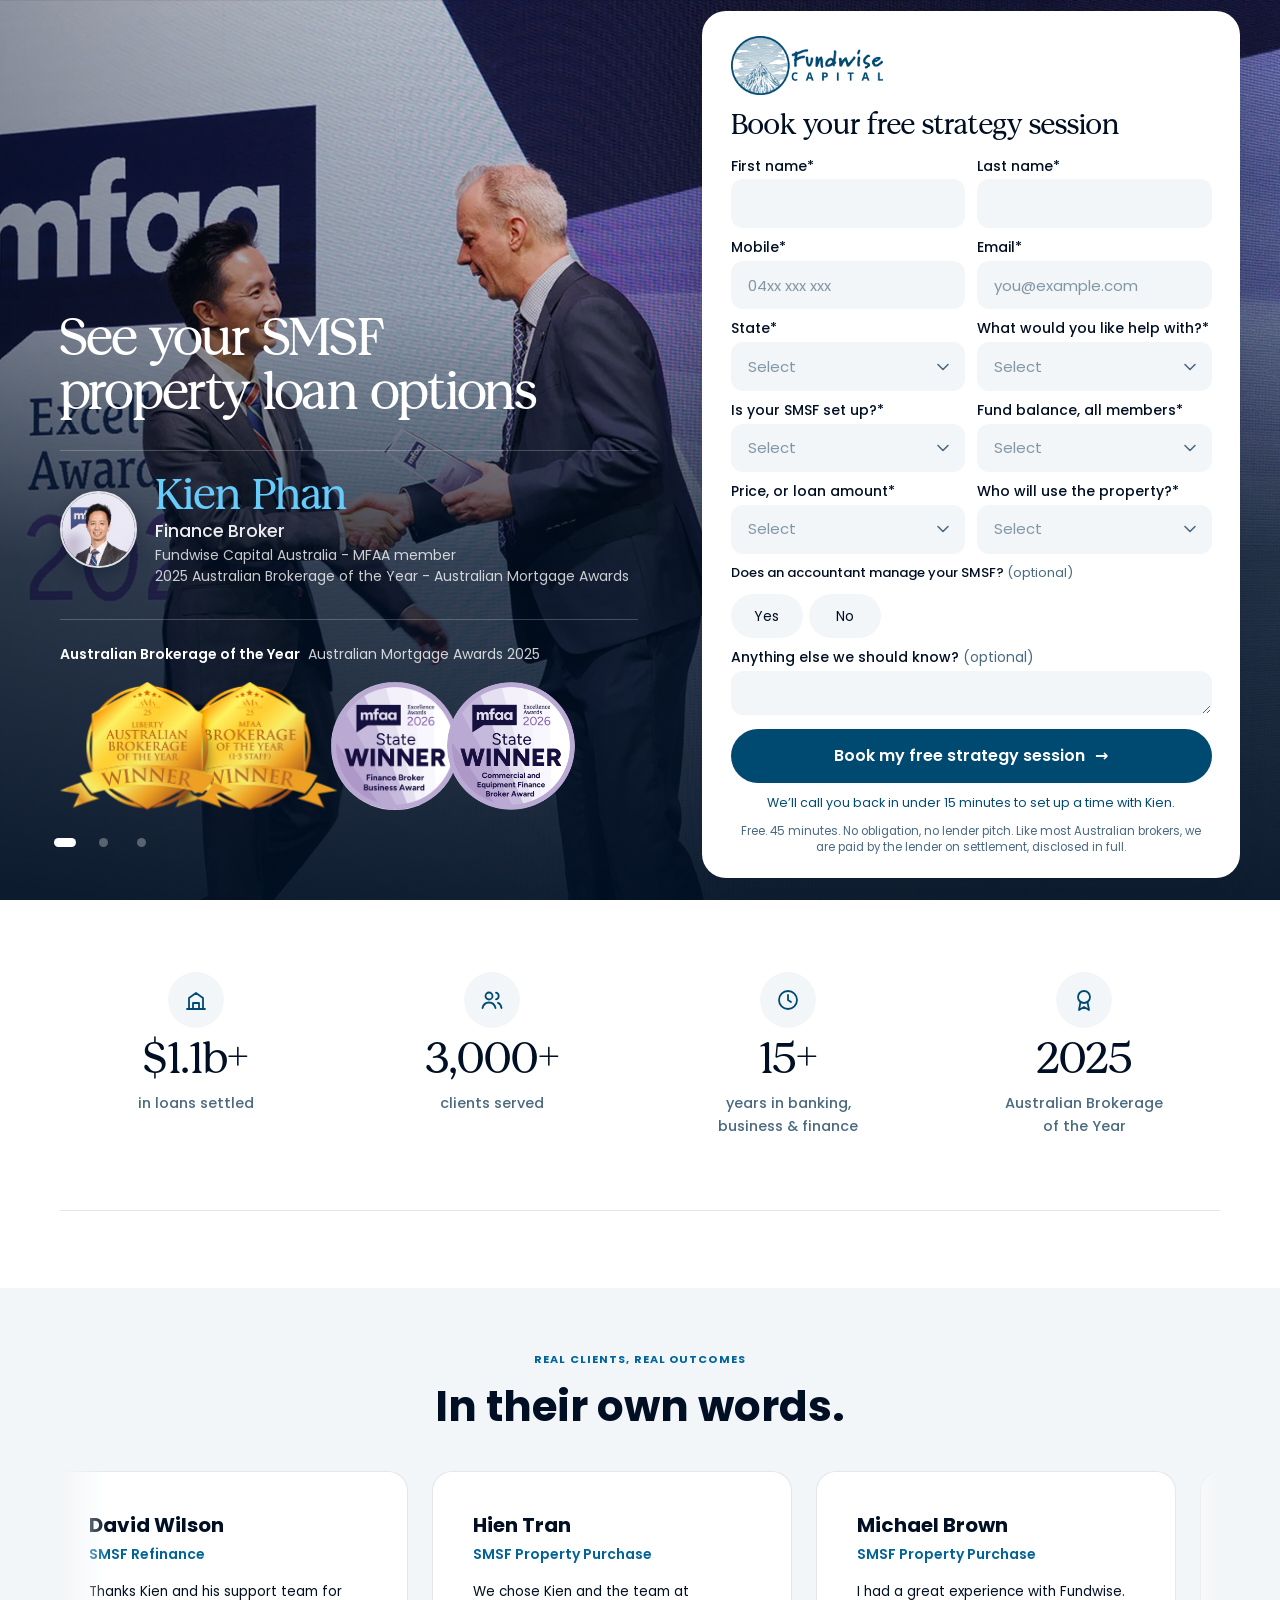
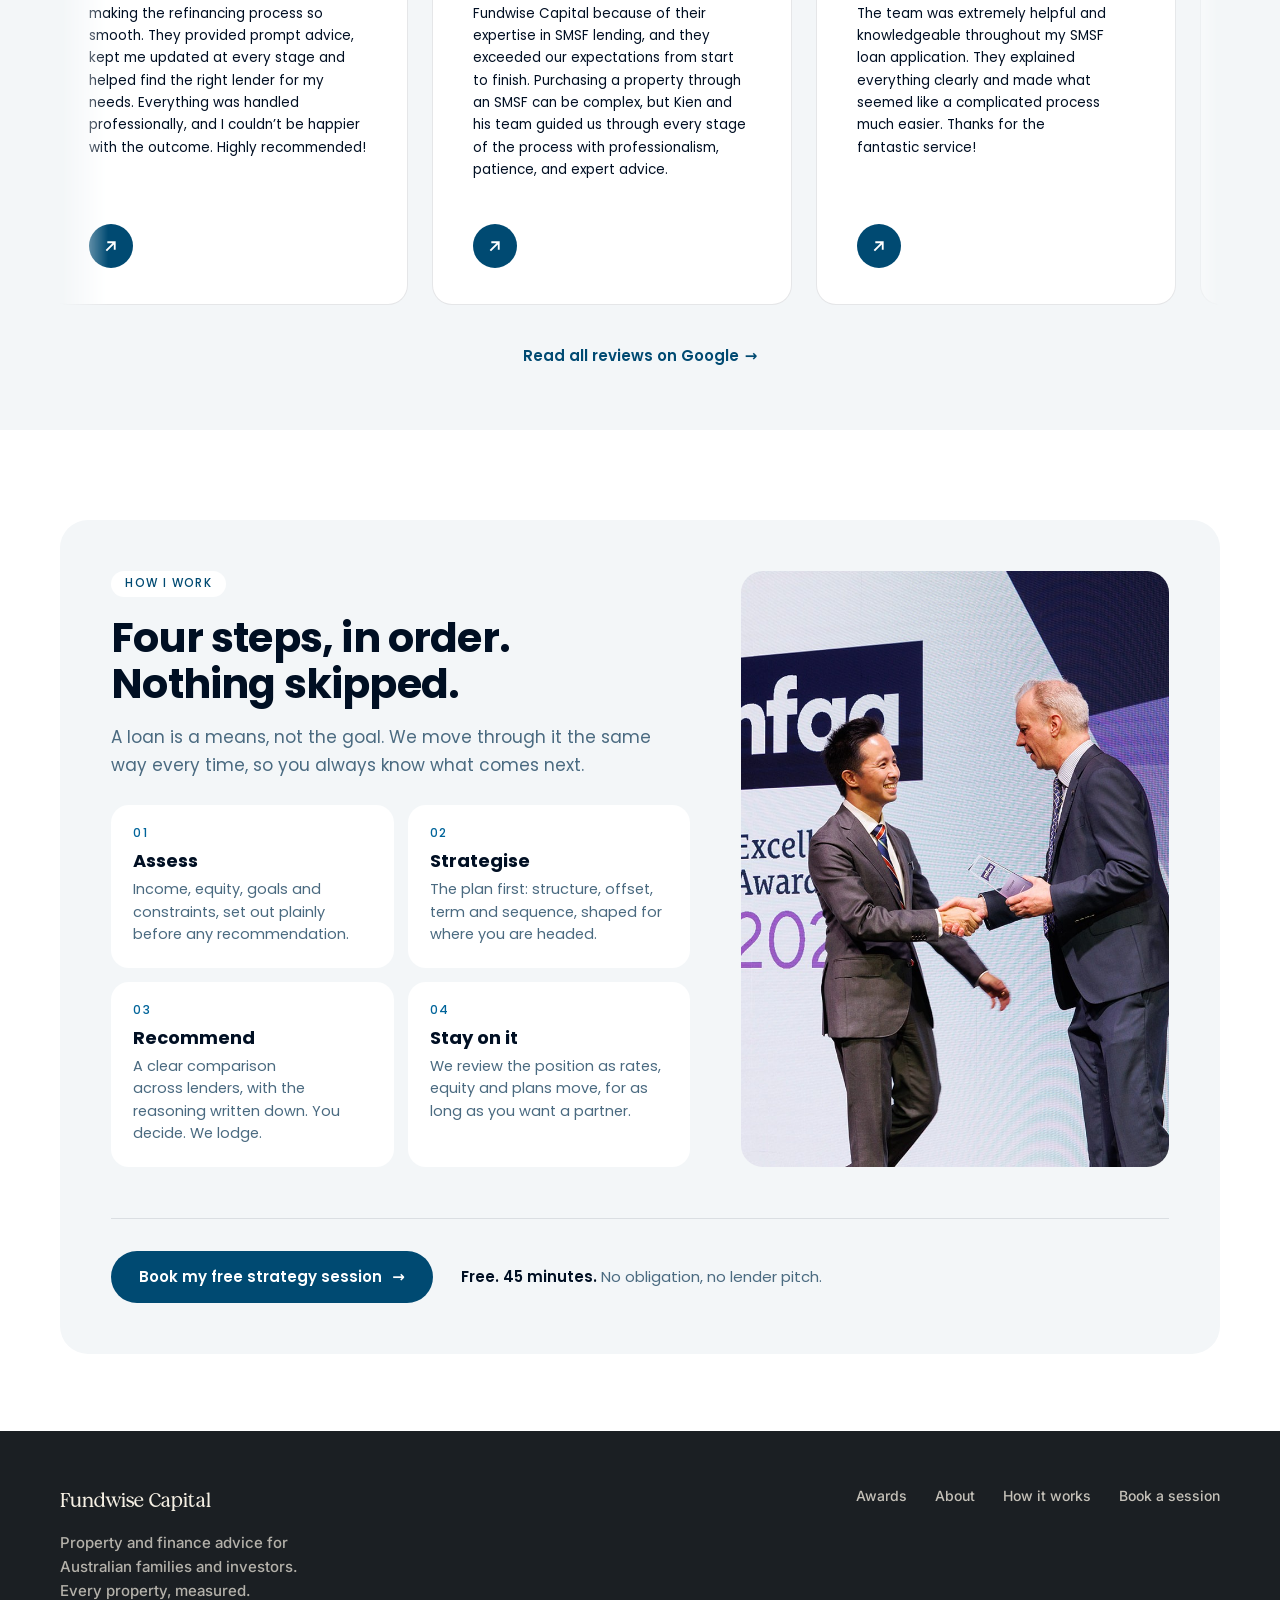
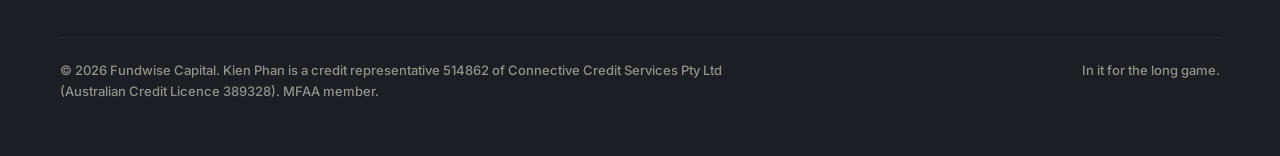
==== commit 04fbda81: "Swap the non-SMSF reviews for SMSF client reviews The SMSF ad page should only show SMSF stories, so" ====
--- a/index.html
+++ b/index.html
@@ -208,15 +208,15 @@
       <h2 class="testimonials__title" id="revTitle">In their own words.</h2>
     </div>
     <div class="reviews">
-      <a class="review-card" href="https://share.google/390pCrVuy6lVlnPod" target="_blank" rel="noopener noreferrer">
-        <div class="review-card__head">
-          <p class="review-card__name">Ky Quan&nbsp;Nguyen</p>
-          <p class="review-card__detail">Refinanced | Hawthorn, VIC</p>
-        </div>
-        <p class="review-card__quote">Thanks Kien and his support team who have been walking us through refinancing process with prompt advice and update at every steps to the successful settlement today. They also pick the right lender meeting our need strategically. Highly&nbsp;recommended!</p>
-        <img class="review-card__icon" src="assets/img/review-arrow.svg" alt="" />
-      </a>
-      <!-- SMSF review, placed second so it sits in the middle of the row on desktop when the page opens -->
+      <a class="review-card" href="https://maps.app.goo.gl/hb3D3jrEcQQXodLG8" target="_blank" rel="noopener noreferrer">
+        <div class="review-card__head">
+          <p class="review-card__name">David Wilson</p>
+          <p class="review-card__detail">SMSF Refinance</p>
+        </div>
+        <p class="review-card__quote">Thanks Kien and his support team for making the refinancing process so smooth. They provided prompt advice, kept me updated at every stage and helped find the right lender for my needs. Everything was handled professionally, and I couldn&rsquo;t be happier with the outcome. Highly&nbsp;recommended!</p>
+        <img class="review-card__icon" src="assets/img/review-arrow.svg" alt="" />
+      </a>
+      <!-- placed second so it sits in the middle of the row on desktop when the page opens -->
       <a class="review-card" href="https://share.google/DNVof50gvjIhAxP30" target="_blank" rel="noopener noreferrer">
         <div class="review-card__head">
           <p class="review-card__name">Hien Tran</p>
@@ -225,44 +225,28 @@
         <p class="review-card__quote">We chose Kien and the team at Fundwise Capital because of their expertise in SMSF lending, and they exceeded our expectations from start to finish. Purchasing a property through an SMSF can be complex, but Kien and his team guided us through every stage of the process with professionalism, patience, and expert&nbsp;advice.</p>
         <img class="review-card__icon" src="assets/img/review-arrow.svg" alt="" />
       </a>
-      <a class="review-card" href="https://share.google/45KIas3UKwX6n448Y" target="_blank" rel="noopener noreferrer">
-        <div class="review-card__head">
-          <p class="review-card__name">Nick Lees</p>
-          <p class="review-card__detail">Commercial Purchase</p>
-        </div>
-        <p class="review-card__quote">Found a way when others couldn&rsquo;t. Thanks Kien and the team for getting the commercial purchase across the&nbsp;line&nbsp;🙏❤️</p>
-        <img class="review-card__icon" src="assets/img/review-arrow.svg" alt="" />
-      </a>
-      <a class="review-card" href="https://www.fundwisecapital.com.au/testimonials" target="_blank" rel="noopener noreferrer">
-        <div class="review-card__head">
-          <p class="review-card__name">Sam</p>
-          <p class="review-card__detail">Commercial/Development Loan<br />Childcare Centre&nbsp;Loan</p>
-        </div>
-        <p class="review-card__quote">&ldquo;Kien is the ultimate professional. He is highly capable and has a breadth of experience in feasibility and&nbsp;financing. The service offering he provides is highly practical, the financial advisory he provides is easily understandable - not many in the City can boast of this level of ability and frank&nbsp;communication.&rdquo;</p>
-        <img class="review-card__icon" src="assets/img/review-arrow.svg" alt="" />
-      </a>
-      <a class="review-card" href="https://maps.app.goo.gl/U2x3PpBThPoV8mjy7" target="_blank" rel="noopener noreferrer">
-        <div class="review-card__head">
-          <p class="review-card__name">Ammy Ph&#7841;m</p>
-          <p class="review-card__detail">Home Loan</p>
-        </div>
-        <p class="review-card__quote">Highly recommend Kien Phan and his team at Fundwise Capital. They were professional, responsive and extremely helpful throughout our home loan process. Kien always explained everything clearly, kept us updated and made the whole process smooth and stress-free. We really appreciate all the hard work and support from Kien and the team. Thank you so much!</p>
-        <img class="review-card__icon" src="assets/img/review-arrow.svg" alt="" />
-      </a>
-      <a class="review-card" href="https://maps.app.goo.gl/hFha3xcuhGBTMSJH7" target="_blank" rel="noopener noreferrer">
-        <div class="review-card__head">
-          <p class="review-card__name">Iriskr Iriskr</p>
-          <p class="review-card__detail">First Home Buyer</p>
-        </div>
-        <p class="review-card__quote">We had a great experience working with Fundwise Capital, especially Kien and Hai, throughout our home-buying journey. They were very professional, responsive and supportive from start to finish.</p>
-        <img class="review-card__icon" src="assets/img/review-arrow.svg" alt="" />
-      </a>
-      <a class="review-card" href="https://maps.app.goo.gl/FfLdqRbPNAqM858bA" target="_blank" rel="noopener noreferrer">
-        <div class="review-card__head">
-          <p class="review-card__name">Thao Le</p>
-          <p class="review-card__detail">Refinance</p>
-        </div>
-        <p class="review-card__quote">Our refinance journey was made smooth and stress-free thanks to the outstanding support of the broker team. They worked tirelessly to secure a better outcome for our family and guided us through every stage with patience, honesty, and&nbsp;expertise.</p>
+      <a class="review-card" href="https://maps.app.goo.gl/hb3D3jrEcQQXodLG8" target="_blank" rel="noopener noreferrer">
+        <div class="review-card__head">
+          <p class="review-card__name">Michael Brown</p>
+          <p class="review-card__detail">SMSF Property Purchase</p>
+        </div>
+        <p class="review-card__quote">I had a great experience with Fundwise. The team was extremely helpful and knowledgeable throughout my SMSF loan application. They explained everything clearly and made what seemed like a complicated process much easier. Thanks for the fantastic&nbsp;service!</p>
+        <img class="review-card__icon" src="assets/img/review-arrow.svg" alt="" />
+      </a>
+      <a class="review-card" href="https://maps.app.goo.gl/hb3D3jrEcQQXodLG8" target="_blank" rel="noopener noreferrer">
+        <div class="review-card__head">
+          <p class="review-card__name">Andrew Le</p>
+          <p class="review-card__detail">SMSF Investment Property Purchase</p>
+        </div>
+        <p class="review-card__quote">Big thanks to Kien and the team for all their hard work in helping me secure my SMSF loan. Communication was excellent, and they were always available to answer my questions. Their professionalism and dedication made a huge difference. Would definitely&nbsp;recommend!</p>
+        <img class="review-card__icon" src="assets/img/review-arrow.svg" alt="" />
+      </a>
+      <a class="review-card" href="https://maps.app.goo.gl/hb3D3jrEcQQXodLG8" target="_blank" rel="noopener noreferrer">
+        <div class="review-card__head">
+          <p class="review-card__name">James Pham</p>
+          <p class="review-card__detail">SMSF Commercial Property Purchase</p>
+        </div>
+        <p class="review-card__quote">Kien and his team at Fundwise did an amazing job helping me with my SMSF loan. They understood my requirements, explored suitable lending options and guided me through the process from start to finish. Very professional team and excellent customer service. Thank&nbsp;you!</p>
         <img class="review-card__icon" src="assets/img/review-arrow.svg" alt="" />
       </a>
     </div>
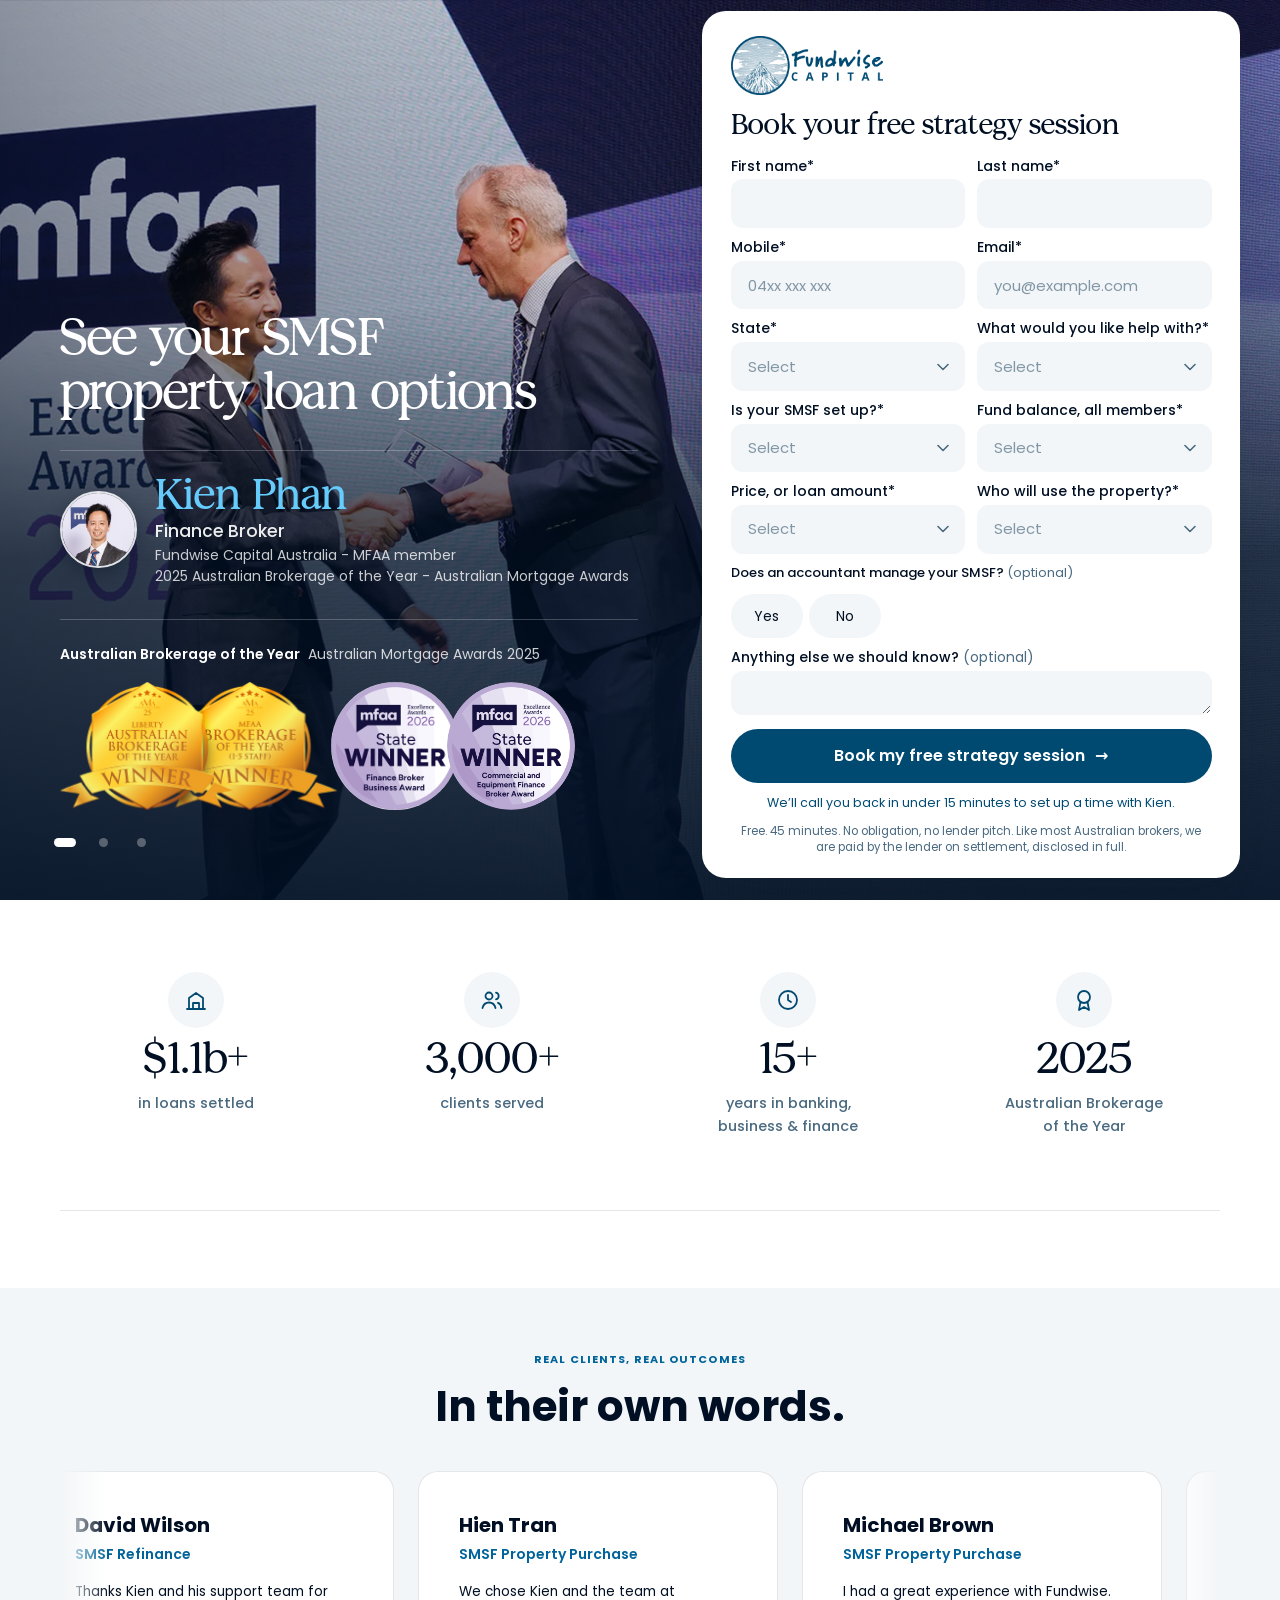
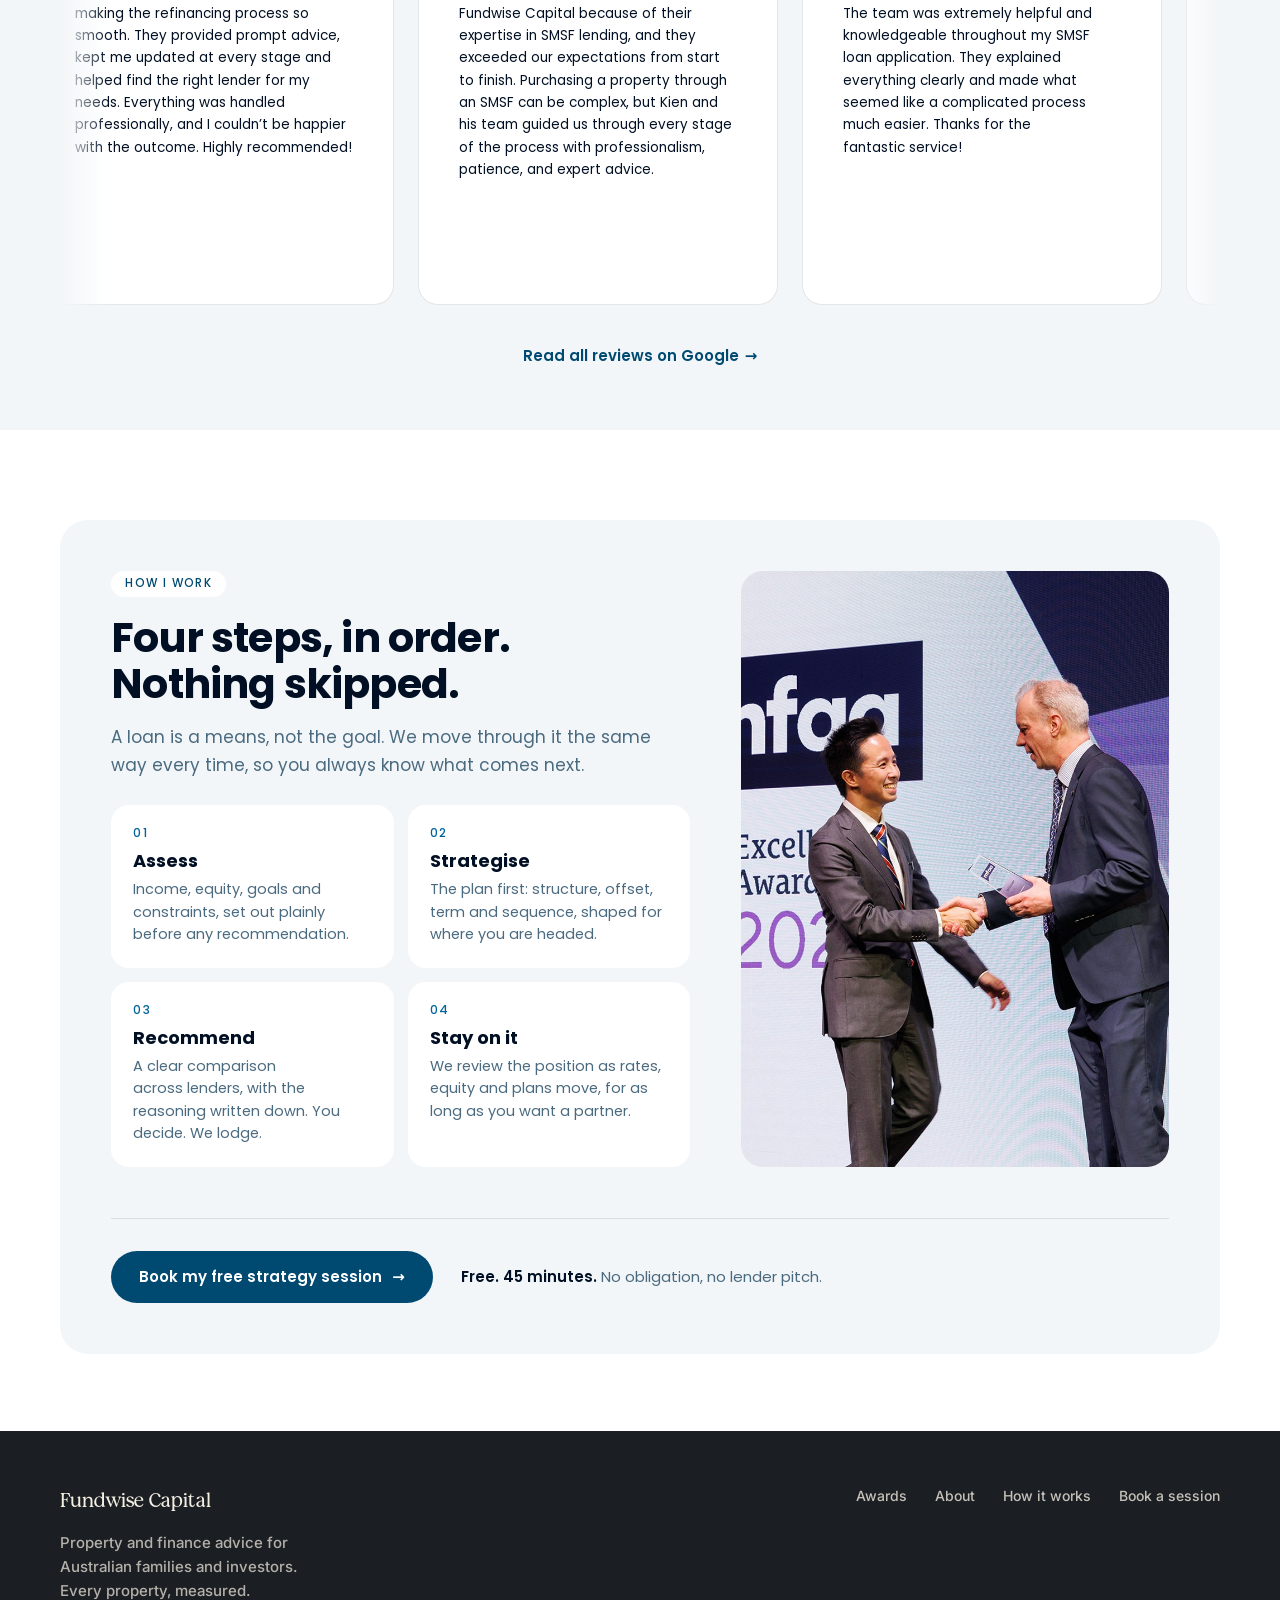
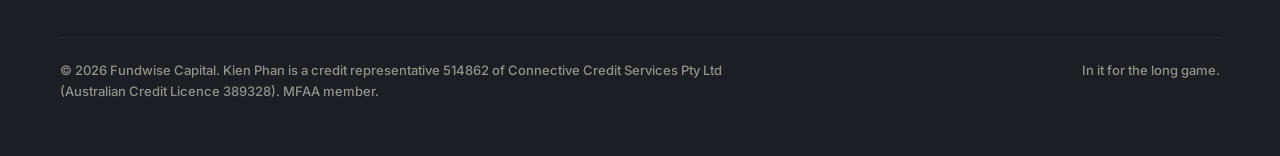
==== commit 5910c9ea: "Review cards are no longer links Co-Authored-By: Claude Opus 5.5 <noreply@anthropic.com>" ====
--- a/index.html
+++ b/index.html
@@ -208,47 +208,42 @@
       <h2 class="testimonials__title" id="revTitle">In their own words.</h2>
     </div>
     <div class="reviews">
-      <a class="review-card" href="https://maps.app.goo.gl/hb3D3jrEcQQXodLG8" target="_blank" rel="noopener noreferrer">
+      <div class="review-card">
         <div class="review-card__head">
           <p class="review-card__name">David Wilson</p>
           <p class="review-card__detail">SMSF Refinance</p>
         </div>
         <p class="review-card__quote">Thanks Kien and his support team for making the refinancing process so smooth. They provided prompt advice, kept me updated at every stage and helped find the right lender for my needs. Everything was handled professionally, and I couldn&rsquo;t be happier with the outcome. Highly&nbsp;recommended!</p>
-        <img class="review-card__icon" src="assets/img/review-arrow.svg" alt="" />
-      </a>
+      </div>
       <!-- placed second so it sits in the middle of the row on desktop when the page opens -->
-      <a class="review-card" href="https://share.google/DNVof50gvjIhAxP30" target="_blank" rel="noopener noreferrer">
+      <div class="review-card">
         <div class="review-card__head">
           <p class="review-card__name">Hien Tran</p>
           <p class="review-card__detail">SMSF Property Purchase</p>
         </div>
         <p class="review-card__quote">We chose Kien and the team at Fundwise Capital because of their expertise in SMSF lending, and they exceeded our expectations from start to finish. Purchasing a property through an SMSF can be complex, but Kien and his team guided us through every stage of the process with professionalism, patience, and expert&nbsp;advice.</p>
-        <img class="review-card__icon" src="assets/img/review-arrow.svg" alt="" />
-      </a>
-      <a class="review-card" href="https://maps.app.goo.gl/hb3D3jrEcQQXodLG8" target="_blank" rel="noopener noreferrer">
+      </div>
+      <div class="review-card">
         <div class="review-card__head">
           <p class="review-card__name">Michael Brown</p>
           <p class="review-card__detail">SMSF Property Purchase</p>
         </div>
         <p class="review-card__quote">I had a great experience with Fundwise. The team was extremely helpful and knowledgeable throughout my SMSF loan application. They explained everything clearly and made what seemed like a complicated process much easier. Thanks for the fantastic&nbsp;service!</p>
-        <img class="review-card__icon" src="assets/img/review-arrow.svg" alt="" />
-      </a>
-      <a class="review-card" href="https://maps.app.goo.gl/hb3D3jrEcQQXodLG8" target="_blank" rel="noopener noreferrer">
+      </div>
+      <div class="review-card">
         <div class="review-card__head">
           <p class="review-card__name">Andrew Le</p>
           <p class="review-card__detail">SMSF Investment Property Purchase</p>
         </div>
         <p class="review-card__quote">Big thanks to Kien and the team for all their hard work in helping me secure my SMSF loan. Communication was excellent, and they were always available to answer my questions. Their professionalism and dedication made a huge difference. Would definitely&nbsp;recommend!</p>
-        <img class="review-card__icon" src="assets/img/review-arrow.svg" alt="" />
-      </a>
-      <a class="review-card" href="https://maps.app.goo.gl/hb3D3jrEcQQXodLG8" target="_blank" rel="noopener noreferrer">
+      </div>
+      <div class="review-card">
         <div class="review-card__head">
           <p class="review-card__name">James Pham</p>
           <p class="review-card__detail">SMSF Commercial Property Purchase</p>
         </div>
         <p class="review-card__quote">Kien and his team at Fundwise did an amazing job helping me with my SMSF loan. They understood my requirements, explored suitable lending options and guided me through the process from start to finish. Very professional team and excellent customer service. Thank&nbsp;you!</p>
-        <img class="review-card__icon" src="assets/img/review-arrow.svg" alt="" />
-      </a>
+      </div>
     </div>
     <a href="https://maps.app.goo.gl/hb3D3jrEcQQXodLG8" class="link-arrow" target="_blank" rel="noopener noreferrer">Read all reviews on Google <span class="arrow">→</span></a>
   </section>
--- a/assets/css/landing.css
+++ b/assets/css/landing.css
@@ -643,8 +643,6 @@
   padding: 40px 40px 36px; display: flex; flex-direction: column; justify-content: space-between;
   text-decoration: none; color: inherit; transition: background-color .15s ease-out;
 }
-.review-card:hover { background: var(--mist); }
-.review-card:active { background: var(--ice); transition-duration: .08s; }
 .review-card__head { display: flex; flex-direction: column; gap: 6px; margin-bottom: 16px; }
 .review-card__name { font: 700 20px/1.3 var(--sans); color: var(--ink); }
 .review-card__detail { font: 600 14px/1.45 var(--sans); color: var(--ocean); }
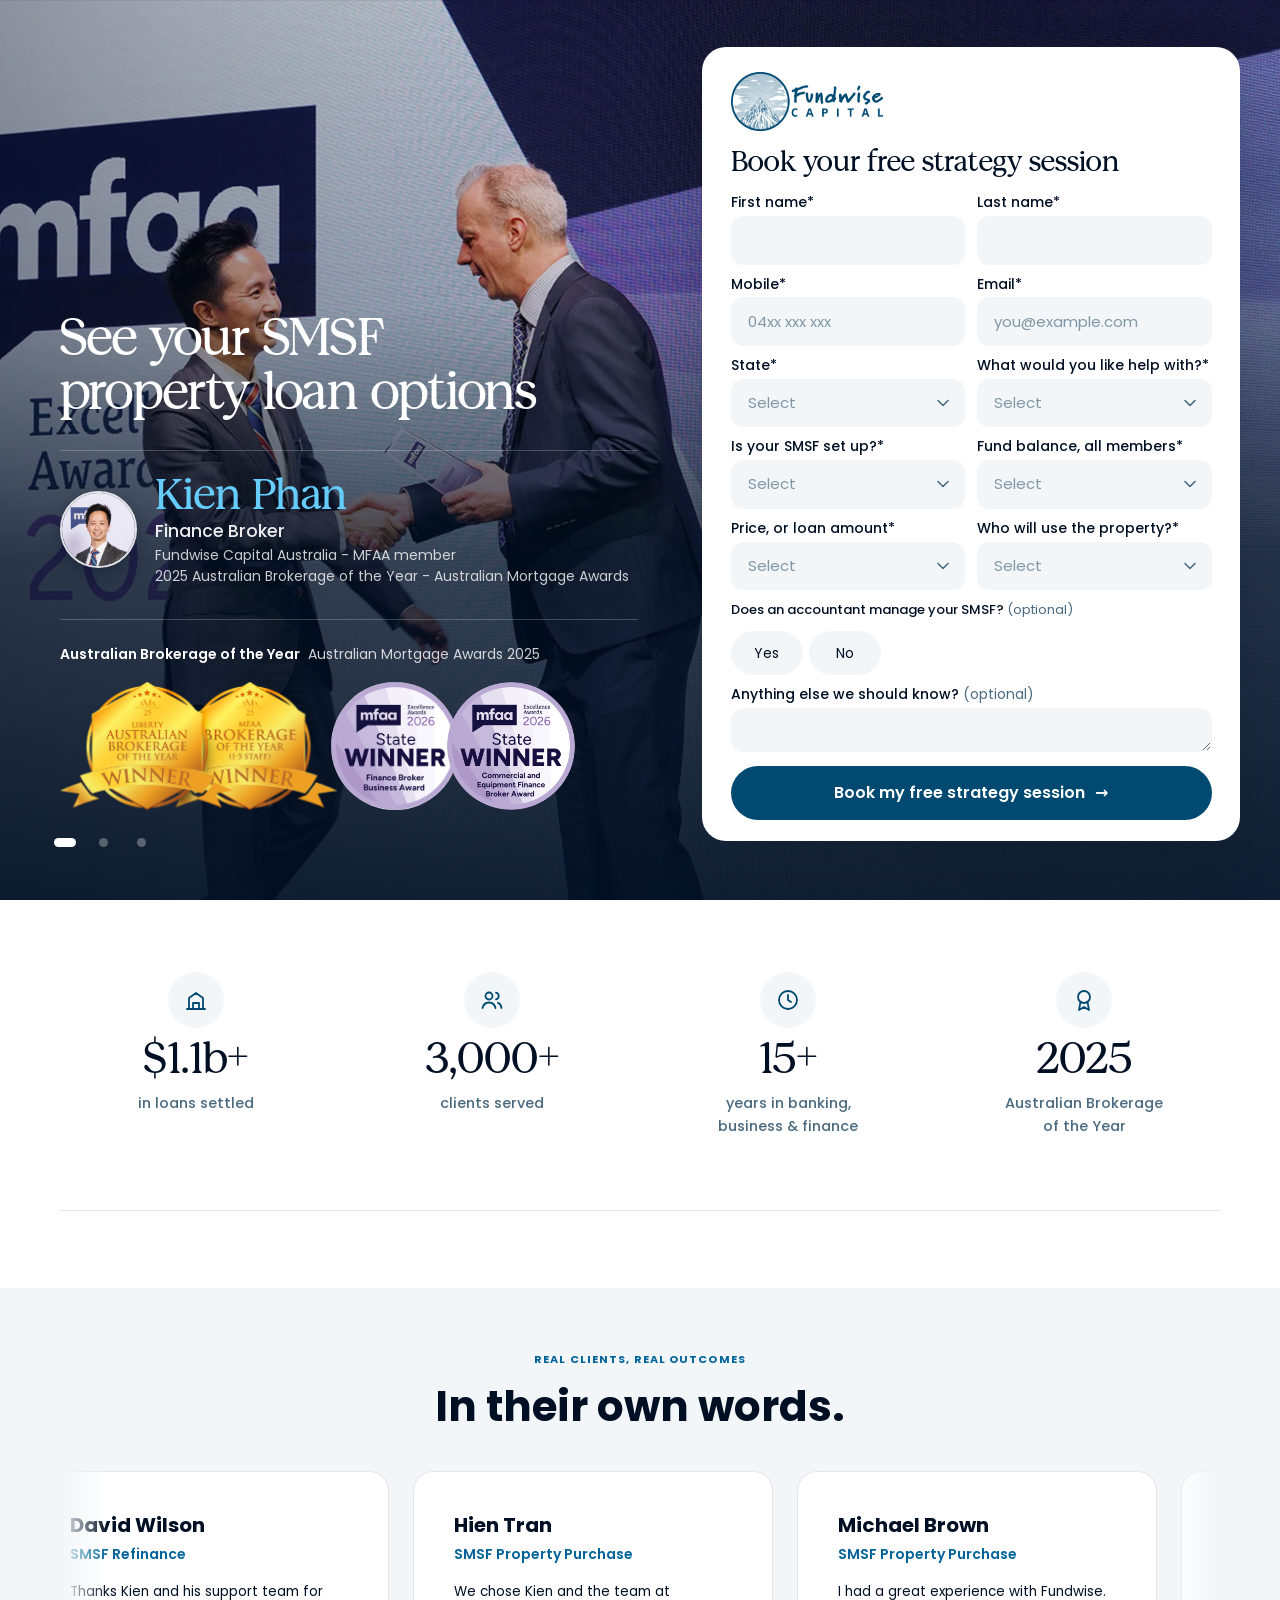
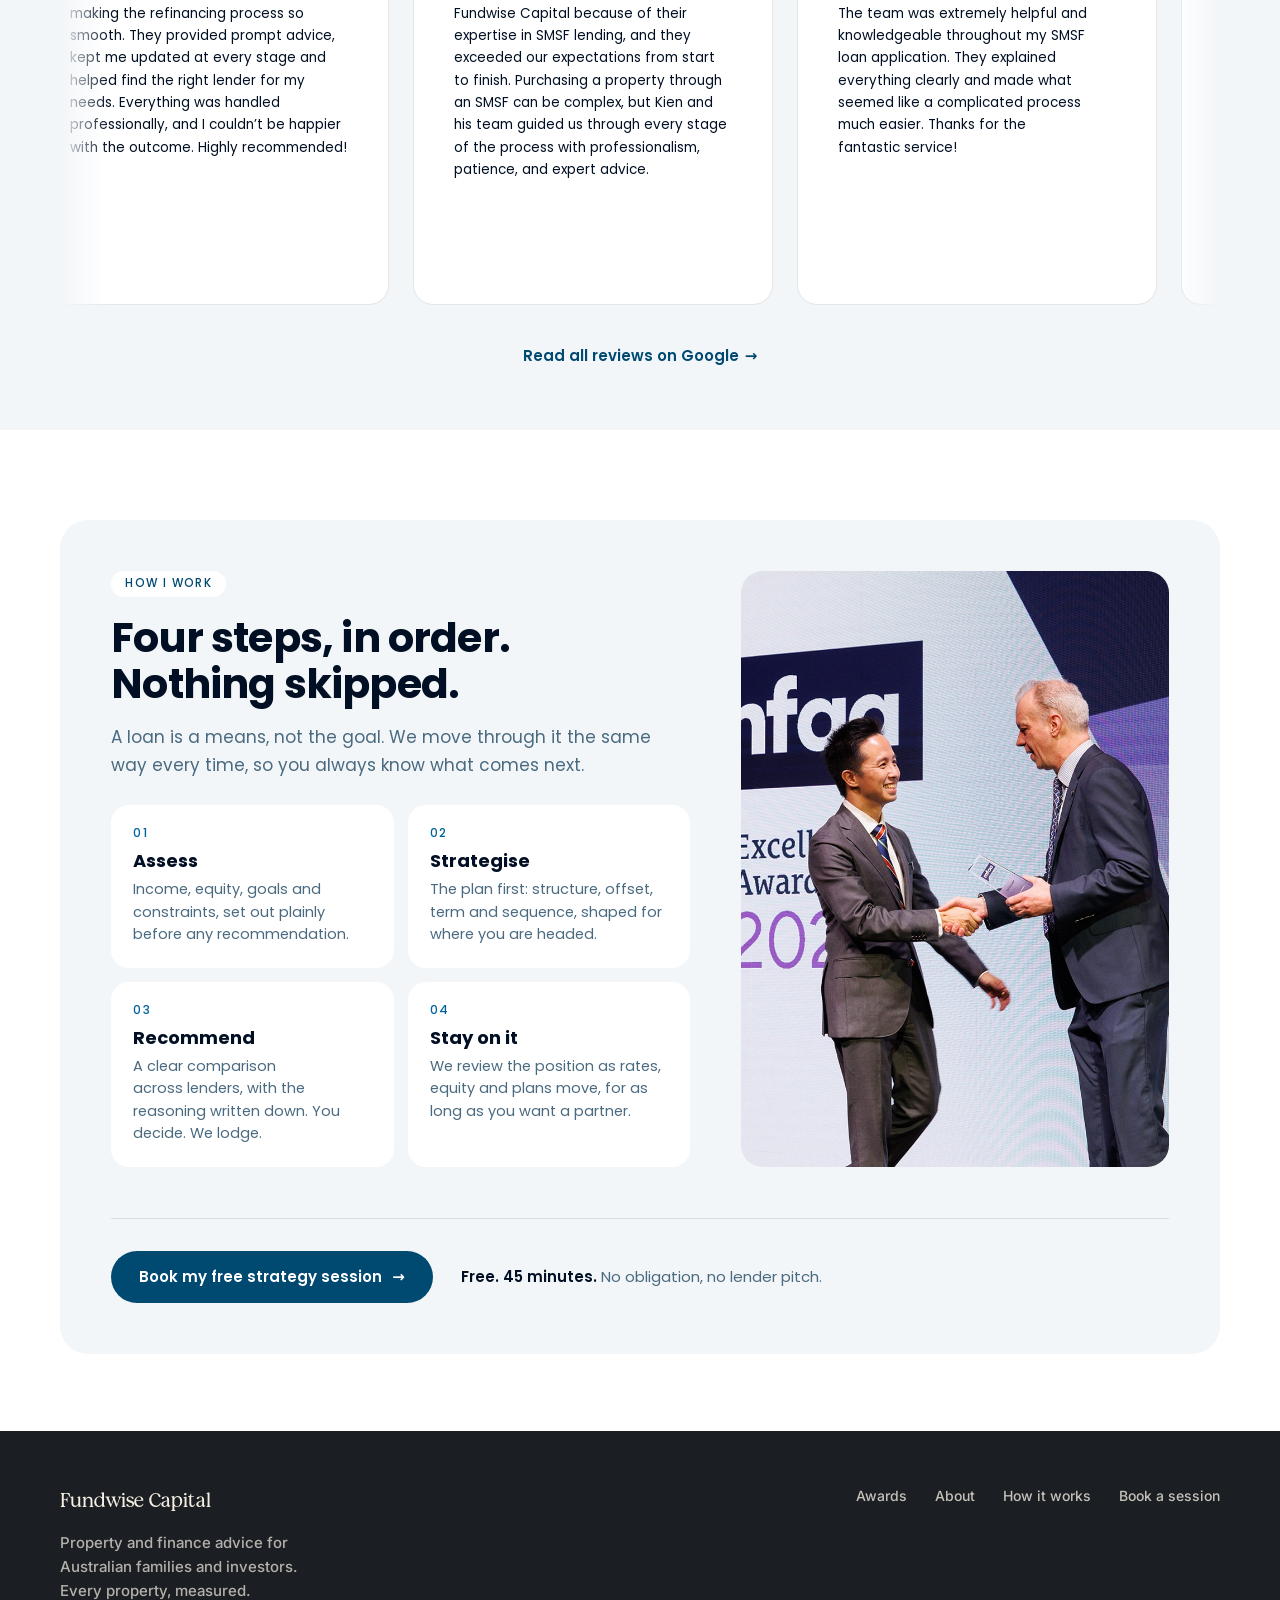
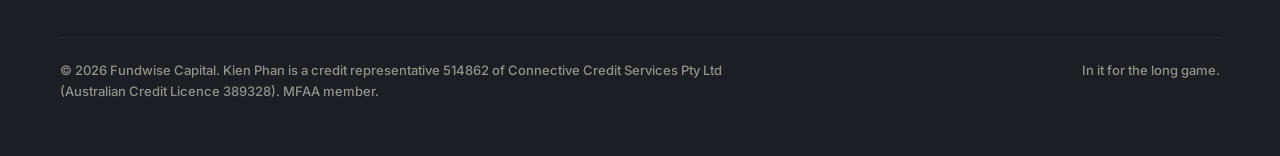
==== commit 1fd7f957: "Remove the call-back note and legal lines under the form button Co-Authored-By: Claude Sonnet 5.5 <n" ====
--- a/index.html
+++ b/index.html
@@ -172,8 +172,6 @@
             </div>
             <p class="form-status" role="status" data-form-status></p>
             <button type="submit" class="btn">Book my free strategy session</button>
-            <p class="form-note">We&rsquo;ll call you back in under 15 minutes to set up a time with Kien.</p>
-            <p class="form-legal">Free. 45 minutes. No obligation, no lender pitch. Like most Australian brokers, we are paid by the lender on settlement, disclosed in full.</p>
           </form>
         </div>
       </div>
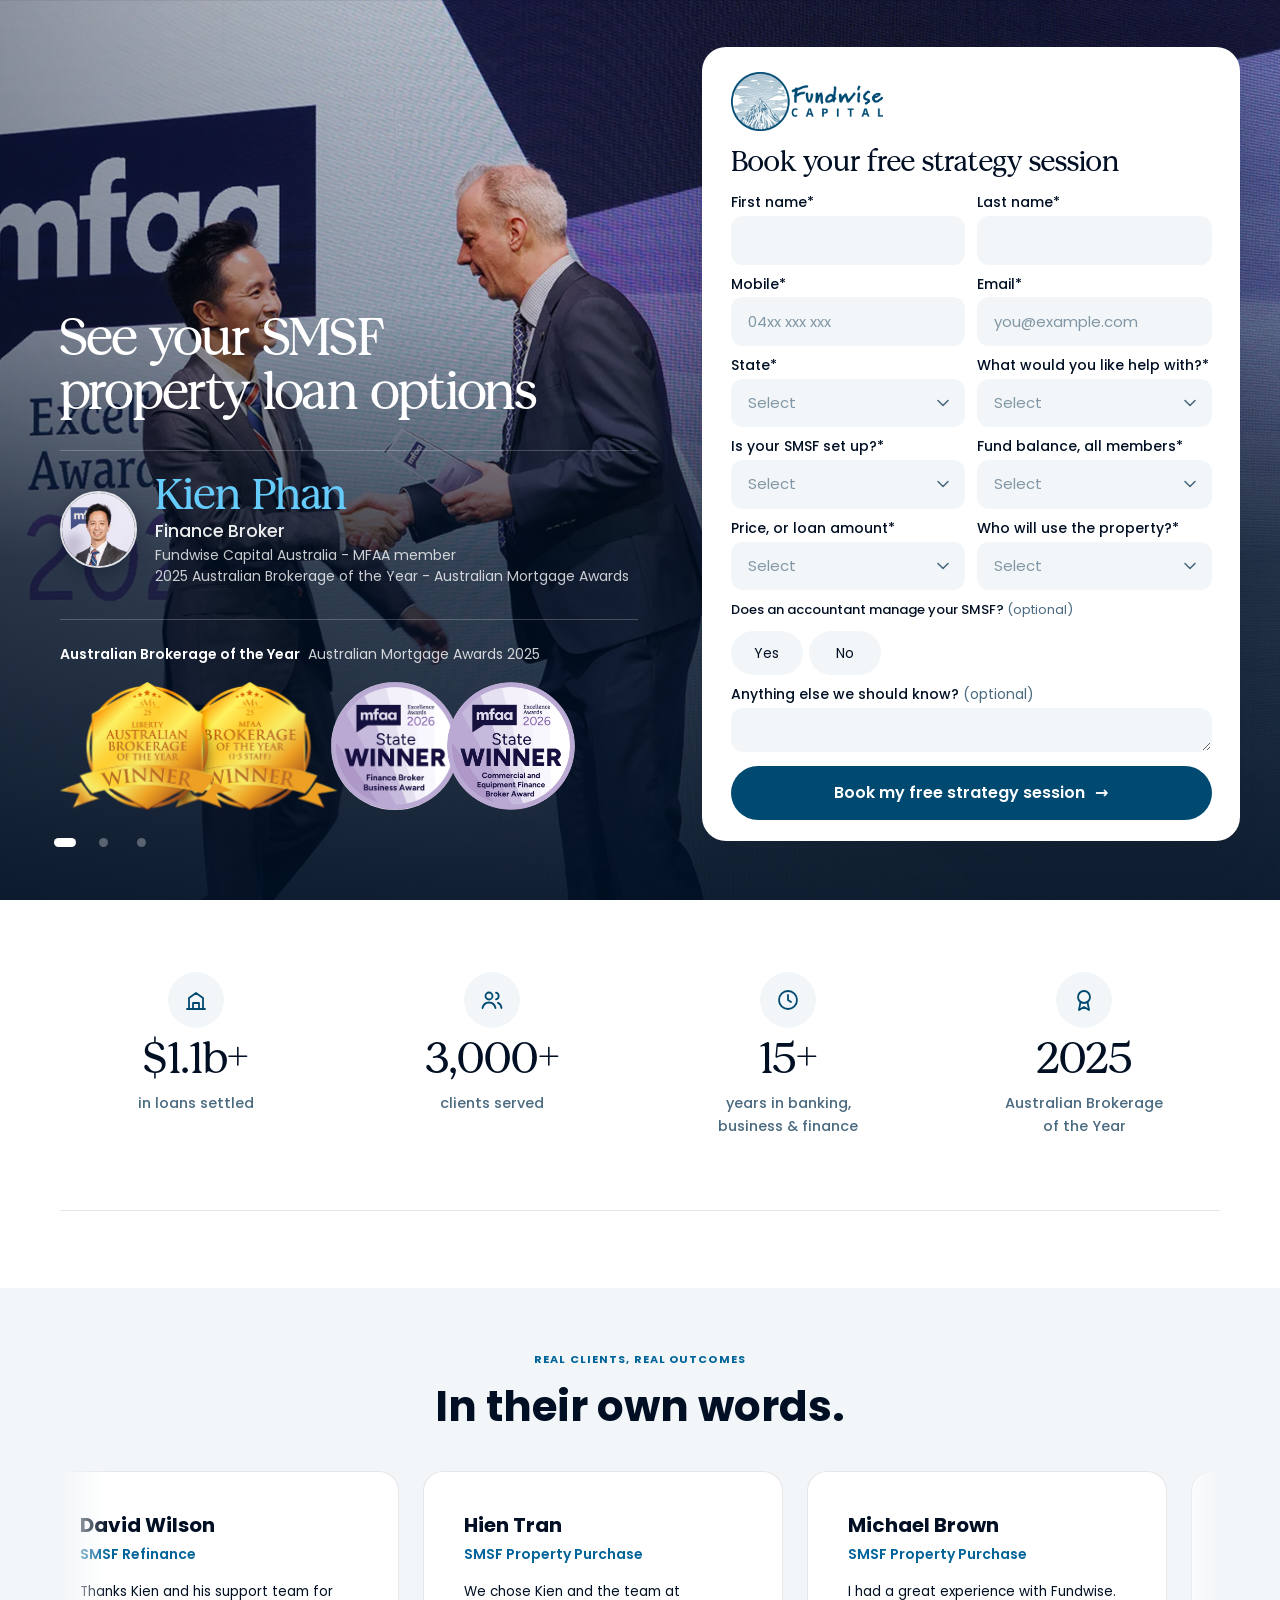
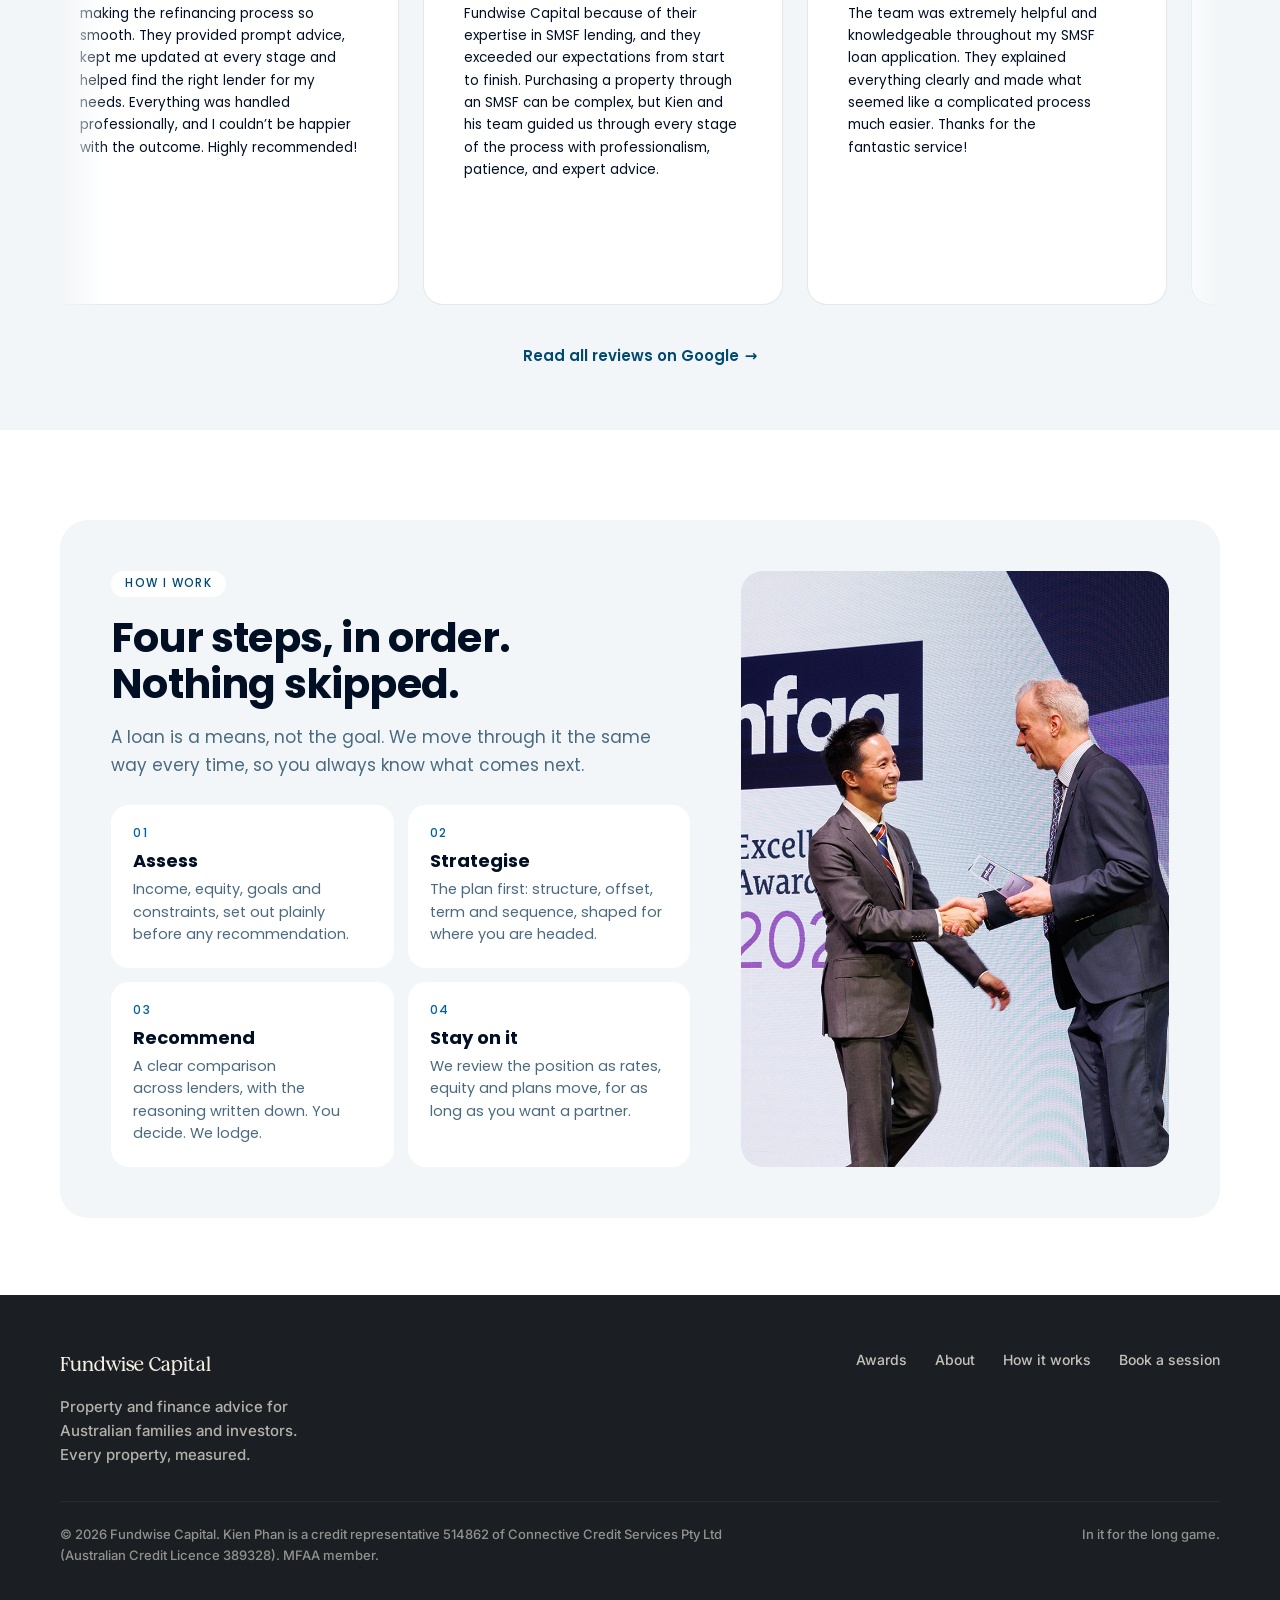
==== commit b20376d4: "Remove the CTA button and its note under How it works Co-Authored-By: Claude Sonnet 5.5 <noreply@ant" ====
--- a/index.html
+++ b/index.html
@@ -261,10 +261,6 @@
         </ol>
       </div>
       <div class="band__media"><img src="assets/img/hero/hero-1-handshake.jpg" alt="Kien Phan receiving an award at the MFAA Excellence Awards 2026" /></div>
-      <div class="band__cta">
-        <a class="btn" href="#book">Book my free strategy session</a>
-        <p class="band__note"><b>Free. 45 minutes.</b> No obligation, no lender pitch.</p>
-      </div>
     </div>
   </section>
 </main>
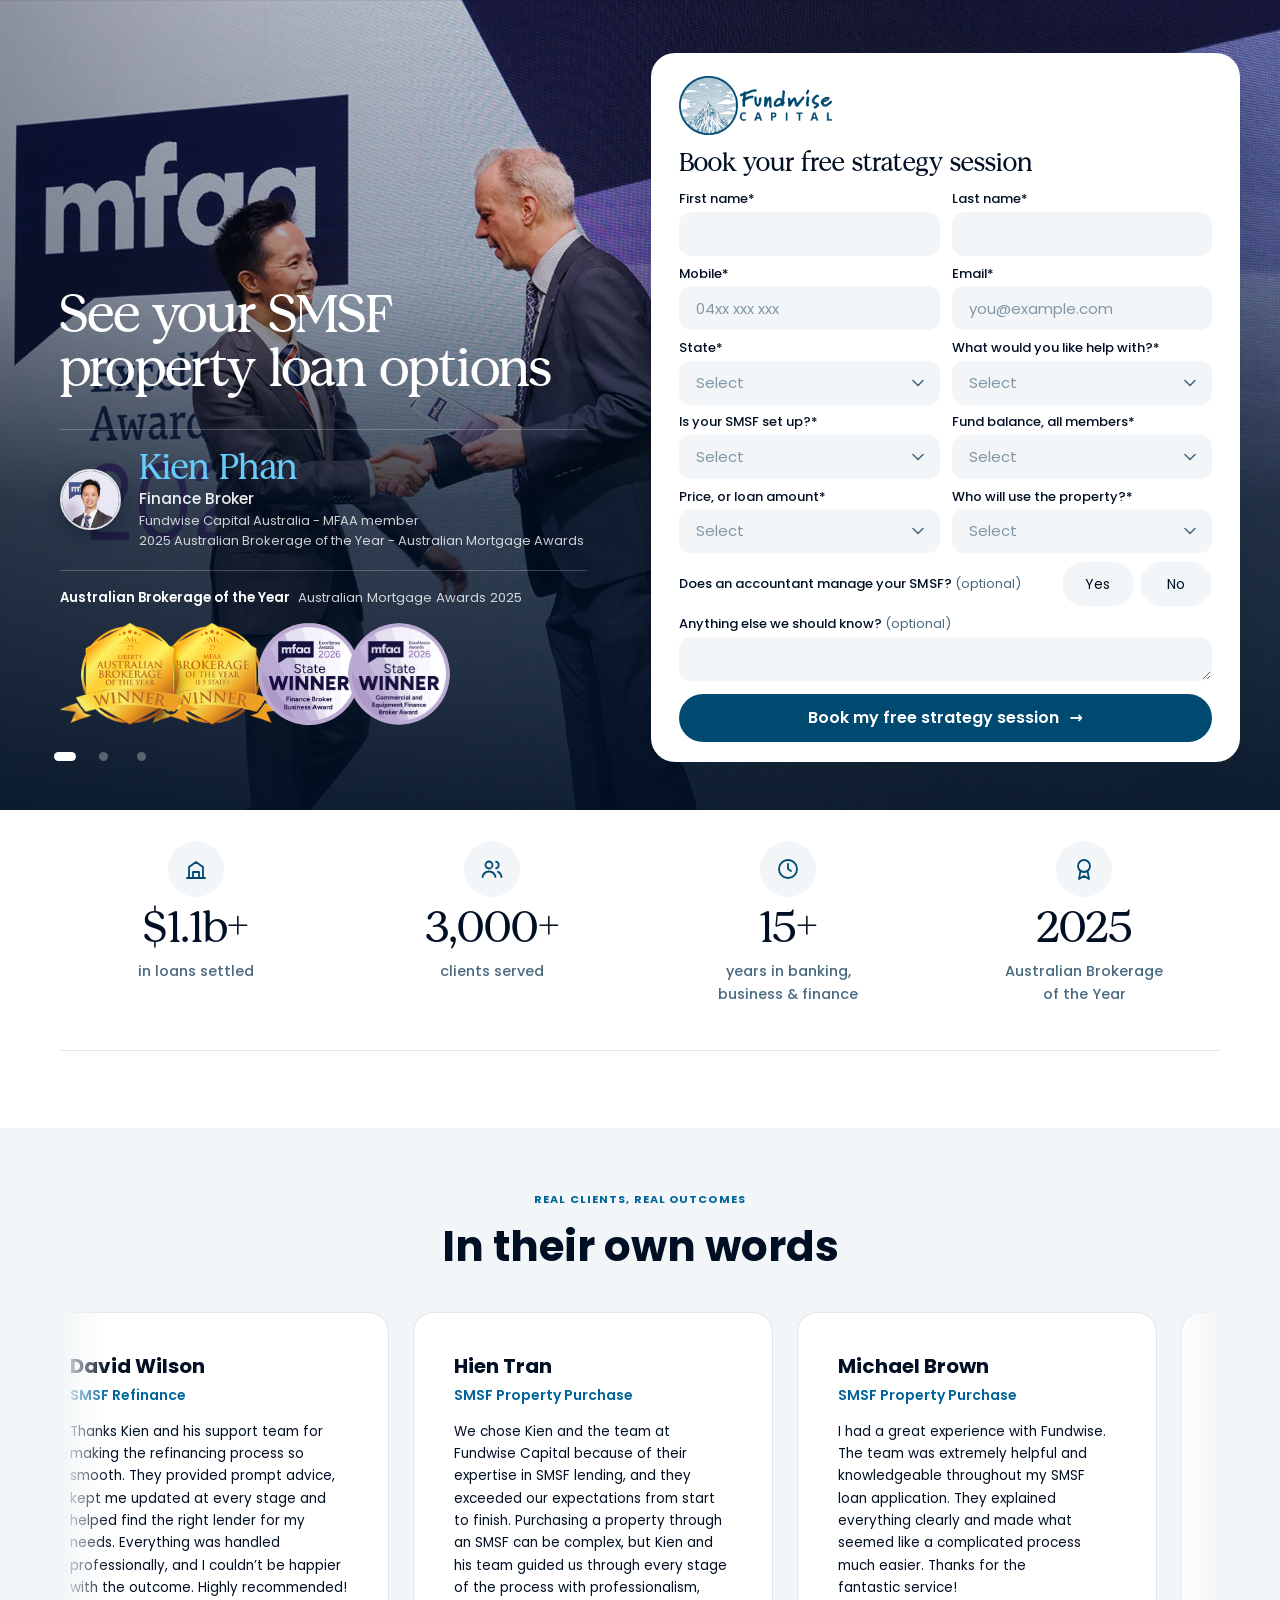
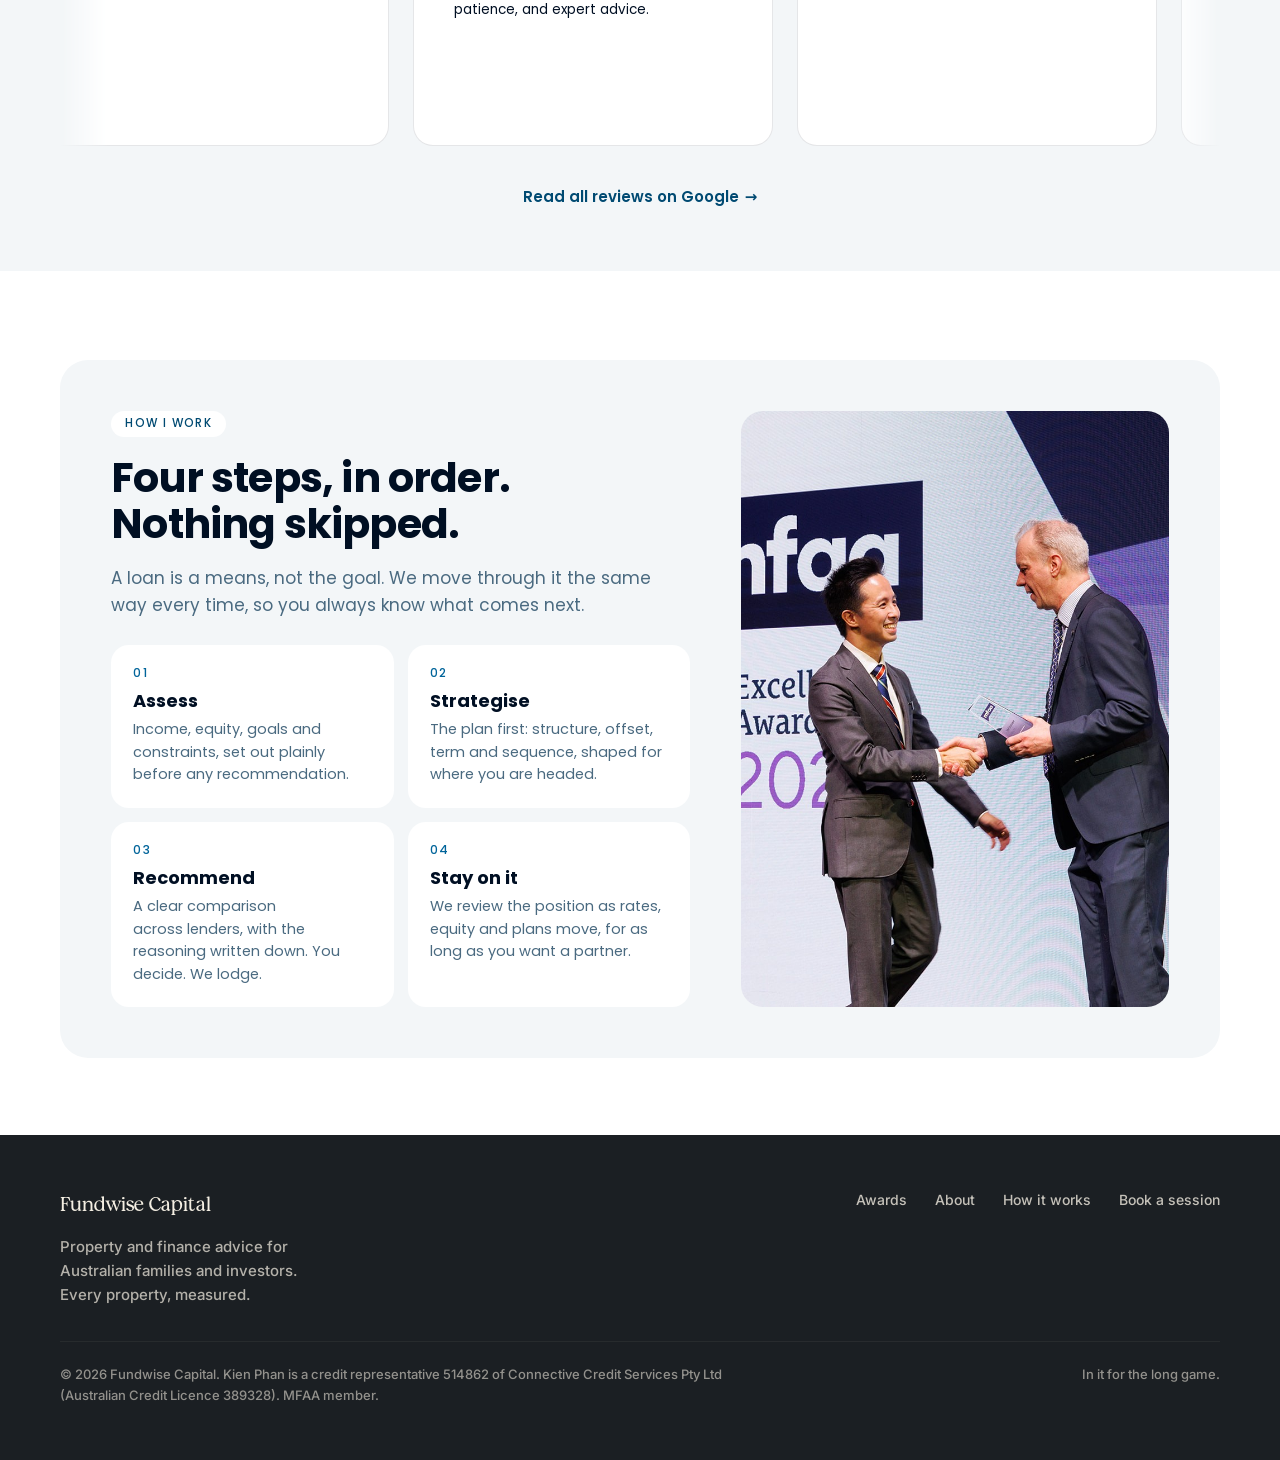
==== commit b2da9fed: "Remove the full stop from the reviews heading Co-Authored-By: Claude Sonnet 5.5 <noreply@anthropic.c" ====
--- a/index.html
+++ b/index.html
@@ -203,7 +203,7 @@
   <section class="testimonials" id="reviews" data-reveal aria-labelledby="revTitle">
     <div class="testimonials__head">
       <span class="eyebrow eyebrow--bronze">REAL CLIENTS, REAL OUTCOMES</span>
-      <h2 class="testimonials__title" id="revTitle">In their own words.</h2>
+      <h2 class="testimonials__title" id="revTitle">In their own words</h2>
     </div>
     <div class="reviews">
       <div class="review-card">
--- a/assets/css/landing.css
+++ b/assets/css/landing.css
@@ -88,7 +88,7 @@
 .brand--light .brand__name { color: var(--white); }
 .brand--light .brand__sub { color: rgba(255, 255, 255, .78); }
 .logo { display: block; height: 60px; width: auto; }
-.hero__brand .logo { height: clamp(44px, 6.4vh, 60px); }
+.hero__brand .logo { height: clamp(44px, calc(var(--u, 1vh) * 6.4), 60px); }
 .site-foot .logo { height: 60px; }
 .award-pair { display: block; height: 72px; width: auto; }
 .page-top { display: flex; align-items: center; justify-content: space-between; gap: 16px; padding-top: 28px; }
@@ -102,7 +102,7 @@
   height: 100vh; height: 100svh; min-height: 620px;
   display: grid; grid-template-columns: minmax(0, 1fr) minmax(380px, 430px); grid-template-rows: auto 1fr auto auto;
   column-gap: clamp(32px, 5vw, 80px);
-  padding: clamp(20px, 3.2vh, 32px) var(--edge) clamp(24px, 4.5vh, 48px);
+  padding: clamp(20px, calc(var(--u, 1vh) * 3.2), 32px) var(--edge) clamp(24px, calc(var(--u, 1vh) * 4.5), 48px);
 }
 .hero__media { position: absolute; inset: 0; z-index: -1; overflow: hidden; background: var(--ink); }
 .hero__media img { width: 100%; height: 100%; object-fit: cover; object-position: 50% 50%; animation: hero-settle 1.6s cubic-bezier(.2, .7, .2, 1) both; }
@@ -118,31 +118,34 @@
   /* The form is wider than the 430px it used to be; that extra width comes out of the right
      margin first, so the left cluster keeps the room and sizes it had. */
   .hero { padding-right: max(var(--gutter), calc(var(--edge) - (var(--form-w) - 430px))); }
+  /* a little shorter than the screen, so the top of the next section peeks in under the hero */
+  /* every size inside the hero is measured against its own height, so the content shrinks with it */
+  .hero { --hh: max(calc(100svh - 120px), 720px); --u: calc(var(--hh) / 100); height: var(--hh); min-height: 0; }
   .hero .hero__copy, .hero .hero__proof { max-width: calc(var(--inner) - 430px - clamp(32px, 5vw, 80px)); }
   /* badges never wider than the text column: a row is about 4.7 badge-heights wide */
-  .hero .hero-awards__badge { height: min(clamp(100px, min(10vw, 17vh), 170px), calc((var(--inner) - 430px - clamp(32px, 5vw, 80px)) / 4.25)); }
+  .hero .hero-awards__badge { height: min(clamp(100px, min(10vw, calc(var(--u, 1vh) * 17)), 170px), calc((var(--inner) - 430px - clamp(32px, 5vw, 80px)) / 4.25)); }
 }
 .hero__brand { grid-column: 1; grid-row: 1; align-self: start; }
-.hero__copy { grid-column: 1; grid-row: 3; display: grid; gap: clamp(12px, 2vh, 18px); justify-items: start; color: var(--white); max-width: 560px; }
-.hero__title { font: 400 clamp(36px, min(4.2vw, 6.4vh), 62px)/1.04 var(--serif); letter-spacing: -.01em; color: var(--white); text-wrap: balance; }
-.hero__sub { font-size: clamp(15px, 2vh, 17px); line-height: 1.55; color: rgba(255, 255, 255, .9); max-width: 44ch; }
-.hero__proof { grid-column: 1; grid-row: 4; display: flex; align-items: center; gap: 28px; margin-top: clamp(18px, 3.5vh, 36px); padding-top: clamp(16px, 2.6vh, 24px); border-top: 1px solid rgba(255, 255, 255, .22); color: var(--white); max-width: 560px; }
+.hero__copy { grid-column: 1; grid-row: 3; display: grid; gap: clamp(12px, calc(var(--u, 1vh) * 2), 18px); justify-items: start; color: var(--white); max-width: 560px; }
+.hero__title { font: 400 clamp(36px, min(4.2vw, calc(var(--u, 1vh) * 6.4)), 62px)/1.04 var(--serif); letter-spacing: -.01em; color: var(--white); text-wrap: balance; }
+.hero__sub { font-size: clamp(15px, calc(var(--u, 1vh) * 2), 17px); line-height: 1.55; color: rgba(255, 255, 255, .9); max-width: 44ch; }
+.hero__proof { grid-column: 1; grid-row: 4; display: flex; align-items: center; gap: 28px; margin-top: clamp(18px, calc(var(--u, 1vh) * 3.5), 36px); padding-top: clamp(16px, calc(var(--u, 1vh) * 2.6), 24px); border-top: 1px solid rgba(255, 255, 255, .22); color: var(--white); max-width: 560px; }
 .hero__who { font-size: 14px; line-height: 1.5; color: rgba(255, 255, 255, .82); }
 .hero__who b { display: block; font: 700 17px/1.3 var(--sans); color: var(--white); }
 .hero__award { display: flex; align-items: center; gap: 12px; padding-left: 28px; border-left: 1px solid rgba(255, 255, 255, .22); }
-.hero__award img { width: clamp(64px, 9vh, 84px); height: auto; flex: none; }
+.hero__award img { width: clamp(64px, calc(var(--u, 1vh) * 9), 84px); height: auto; flex: none; }
 .hero__award p { font-size: 13.5px; line-height: 1.45; color: rgba(255, 255, 255, .82); }
 .hero__award b { display: block; font-size: 14.5px; font-weight: 600; color: var(--white); }
 .hero__form { grid-column: 2; grid-row: 1 / 5; align-self: center; }
 
-.hero__role { font: 500 clamp(17px, 2.4vh, 22px)/1.35 var(--sans); color: rgba(255, 255, 255, .92); margin-top: 6px; }
+.hero__role { font: 500 clamp(17px, calc(var(--u, 1vh) * 2.4), 22px)/1.35 var(--sans); color: rgba(255, 255, 255, .92); margin-top: 6px; }
 /* role and MFAA membership on one line on wide screens; on phones MFAA drops to its own line */
 .hero__sep { margin-inline: .35em; color: rgba(255, 255, 255, .45); font-weight: 300; }
-@media (min-width: 901px) { .hero .hero__headline { white-space: nowrap; } .hero .hero__role { white-space: nowrap; font-size: clamp(15px, min(2.4vh, 1.35vw), 22px); } }
+@media (min-width: 901px) { .hero .hero__headline { white-space: nowrap; } .hero .hero__role { white-space: nowrap; font-size: clamp(15px, min(calc(var(--u, 1vh) * 2.4), 1.35vw), 22px); } }
 @media (max-width: 900px) { .hero__sep { display: none; } .hero__mfaa { display: block; } }
 
 /* rotating award badges, like the Awards band on kienphan.com.au */
-.hero-awards { display: grid; gap: clamp(10px, 1.8vh, 16px); }
+.hero-awards { display: grid; gap: clamp(10px, calc(var(--u, 1vh) * 1.8), 16px); }
 .hero-awards__head { font-size: 14px; color: rgba(255, 255, 255, .8); }
 .hero-awards__head b { color: var(--white); font-weight: 600; margin-right: 4px; }
 .hero-awards__stage { display: grid; }
@@ -150,9 +153,9 @@
 .hero-awards__set.is-active { opacity: 1; visibility: visible; }
 .hero-awards__label { font: 500 11px/1 var(--mono); letter-spacing: 1.6px; text-transform: uppercase; color: var(--soft); }
 .hero-awards__row { display: flex; align-items: center; flex-wrap: nowrap; padding-inline: 8px; }
-.hero-awards__badge { height: clamp(100px, min(10vw, 17vh), 170px); width: auto; object-fit: contain; margin-inline: -6px; }
-.hero-awards__badge--wide { margin-inline: -22px; }
-.hero-awards__badge--pair { margin-inline: -8px 0; }
+.hero-awards__badge { height: clamp(100px, min(10vw, calc(var(--u, 1vh) * 17)), 170px); width: auto; object-fit: contain; margin-inline: -6px; }
+.hero-awards__badge--wide { margin-inline: -22px -30px; }
+.hero-awards__badge--pair { margin-inline: -8px -18px; }
 .hero-awards__badge--round { border-radius: 50%; }
 .hero-awards__set.is-active .hero-awards__badge { animation: award-pop .6s cubic-bezier(.16, 1, .3, 1) both; }
 .hero-awards__set.is-active .hero-awards__badge:nth-child(2) { animation-delay: .06s; }
@@ -165,11 +168,11 @@
 .hero-awards__dot:hover::before { background: rgba(255, 255, 255, .6); }
 .hero-awards__dot.is-active::before { width: 22px; background: var(--white); }
 
-.hero__role { font: 500 clamp(17px, 2.4vh, 22px)/1.35 var(--sans); color: rgba(255, 255, 255, .92); margin-top: 6px; }
+.hero__role { font: 500 clamp(17px, calc(var(--u, 1vh) * 2.4), 22px)/1.35 var(--sans); color: rgba(255, 255, 255, .92); margin-top: 6px; }
 
 
 /* short laptop screens (768px and less): tighten the form so the hero still fits one screen */
-@media (min-width: 901px) and (max-height: 880px) {
+@media (min-width: 901px) and (max-height: 800px) {
   .hero .form-card { padding: 16px 22px 14px; gap: 8px; }
   .hero .form-card__title { font-size: 21px; }
   .hero .lead-form { gap: 5px 12px; }
@@ -202,19 +205,19 @@
 .hero__form[data-enter] { animation: rise .9s .2s cubic-bezier(.2, .7, .2, 1) both; }
 .hero__form[data-enter] > * { animation: none; }
 
-.form-card { background: var(--white); border-radius: 24px; padding: clamp(20px, 2.8vh, 32px) clamp(22px, 2.2vw, 34px) clamp(18px, 2.4vh, 28px); display: grid; gap: clamp(10px, 1.6vh, 16px); box-shadow: 0 20px 50px rgba(0, 15, 35, .18); }
-.form-card__title { font: 400 clamp(23px, 3.2vh, 30px)/1.15 var(--serif); color: var(--ink); }
+.form-card { background: var(--white); border-radius: 24px; padding: clamp(20px, calc(var(--u, 1vh) * 2.8), 32px) clamp(22px, 2.2vw, 34px) clamp(18px, calc(var(--u, 1vh) * 2.4), 28px); display: grid; gap: clamp(10px, calc(var(--u, 1vh) * 1.6), 16px); box-shadow: 0 20px 50px rgba(0, 15, 35, .18); }
+.form-card__title { font: 400 clamp(23px, calc(var(--u, 1vh) * 3.2), 30px)/1.15 var(--serif); color: var(--ink); }
 .callback { display: inline-flex; align-items: center; gap: 9px; justify-self: start; font-size: 13px; color: var(--navy); background: var(--mist); border-radius: 100px; padding: 4px 13px 4px 4px; }
 .callback img { width: 26px; height: 26px; border-radius: 50%; object-fit: cover; object-position: 50% 15%; }
 
 /* ---------- form fields (shared by the full form and the quiz) ---------- */
-.lead-form { display: grid; grid-template-columns: 1fr 1fr; gap: clamp(6px, 1.1vh, 10px) 12px; }
+.lead-form { display: grid; grid-template-columns: 1fr 1fr; gap: clamp(6px, calc(var(--u, 1vh) * 1.1), 10px) 12px; }
 .f { display: grid; gap: 4px; min-width: 0; align-content: end; }
 .f--full { grid-column: 1 / -1; }
-.f__label { font-size: clamp(12.5px, 1.6vh, 14px); font-weight: 500; color: var(--ink); line-height: 1.35; }
+.f__label { font-size: clamp(12.5px, calc(var(--u, 1vh) * 1.6), 14px); font-weight: 500; color: var(--ink); line-height: 1.35; }
 .f__label i { font-style: normal; color: var(--muted); font-weight: 400; }
 .f input, .f select, .f textarea {
-  width: 100%; min-height: 44px; height: clamp(44px, 5.4vh, 54px); padding: 9px 16px; font-size: 16px;
+  width: 100%; min-height: 44px; height: clamp(44px, calc(var(--u, 1vh) * 5.4), 54px); padding: 9px 16px; font-size: 16px;
   border: 1px solid transparent; border-radius: 12px;
   background: var(--panel); font-size: 15px; color: var(--ink);
   transition: border-color .15s, background-color .15s;
@@ -243,7 +246,7 @@
 .yn__opts input:focus-visible + span { outline: 2px solid var(--ocean); outline-offset: 2px; }
 
 .gotcha { position: absolute; left: -9999px; width: 1px; height: 1px; overflow: hidden; }
-.lead-form .btn { grid-column: 1 / -1; margin-top: 4px; width: 100%; min-height: clamp(48px, 6vh, 58px); font-size: 16px; }
+.lead-form .btn { grid-column: 1 / -1; margin-top: 4px; width: 100%; min-height: clamp(48px, calc(var(--u, 1vh) * 6), 58px); font-size: 16px; }
 .form-note { grid-column: 1 / -1; text-align: center; font-size: 12.5px; color: var(--navy); }
 .form-legal { grid-column: 1 / -1; text-align: center; font-size: 11.5px; line-height: 1.45; color: var(--muted); }
 .form-status { grid-column: 1 / -1; font-size: 13px; color: var(--danger); text-align: center; }
@@ -407,10 +410,11 @@
 }
 
 @media (max-width: 900px) {
-  .hero__media .hero__slide--1 { object-position: 27% 30%; }
-  .hero__media .hero__slide--2 { object-position: 35% 40%; }
-  .hero__media .hero__slide--3 { object-position: 28% 30%; }
-  .hero__media .hero__slide--4 { object-position: 36% 35%; }
+  /* the speaker sits in the middle of the band: each frame is centred on him (the pair, for the handshake) */
+  .hero__media .hero__slide--1 { object-position: 17% 30%; }
+  .hero__media .hero__slide--2 { object-position: 22% 40%; }
+  .hero__media .hero__slide--3 { object-position: 9% 8%; }
+  .hero__media .hero__slide--4 { object-position: 25% 8%; }
   /* phone and tablet: the photograph fills the top band edge to edge, the form follows on white */
   .hero { grid-template-columns: minmax(0, 1fr); grid-template-rows: auto auto auto auto; height: auto; min-height: 0; overflow: visible; padding: 0; row-gap: 0; }
   .hero__media { position: relative; inset: auto; z-index: -1; grid-column: 1; grid-row: 1 / 3; }
@@ -432,7 +436,7 @@
   .hero__media img { position: absolute; inset: 0; }
   .hero__media::after { background: linear-gradient(to top, rgba(0, 15, 35, .82) 0%, rgba(0, 15, 35, .35) 55%, rgba(0, 15, 35, .25) 100%); }
   .hero__brand { padding: 22px var(--gutter) 0; }
-  .hero__copy { padding: 72px var(--gutter) 64px; }
+  .hero__copy { padding: 72px max(var(--gutter), 28px) 64px; }
   .hero__form { grid-column: 1; grid-row: 3; padding: 0 12px; margin-top: -36px; position: relative; }
   .form-card { padding: 24px 20px 22px; box-shadow: 0 14px 36px rgba(0, 15, 35, .14); }
   .reviews, .reviews--two { grid-template-columns: minmax(0, 1fr); }
@@ -452,13 +456,13 @@
   .brand__mark { width: 30px; height: 24px; }
   .award-chip { font-size: 11px; padding: 6px 10px; gap: 5px; }
   .hero__brand { padding-top: 18px; }
-  .hero__copy { padding: 44px var(--gutter) 56px; gap: 12px; }
+  .hero__copy { padding: 44px 24px 56px; gap: 12px; }
   .hero__copy .pill-label { display: none; }
   .hero__proof { gap: 16px; }
   .hero-awards__badge { height: clamp(70px, 21vw, 92px); margin-inline: -4px; }
   .hero-awards__badge--wide { margin-inline: -14px; }
   .hero__award { padding-left: 0; border-left: 0; }
-  .hero__title { font-size: clamp(28px, 8.4vw, 36px); }
+  .hero__title { font-size: clamp(26px, 7.6vw, 36px); }
   .hero__sub { display: none; }
   .hero__form { padding: 0 6px; }
   .form-card__title { font-size: 24px; }
@@ -707,7 +711,7 @@
   .from-quiz .hero__media::after { background:
     linear-gradient(to left, rgba(0, 15, 35, .88) 0%, rgba(0, 25, 50, .72) 34%, rgba(0, 40, 70, .2) 60%, rgba(0, 40, 70, 0) 75%),
     linear-gradient(to top, rgba(0, 15, 35, .6) 0%, rgba(0, 15, 35, 0) 40%); }
-  .from-quiz .hero .hero-awards__badge { height: clamp(100px, min(10vw, 17vh), 150px); }
+  .from-quiz .hero .hero-awards__badge { height: clamp(100px, min(10vw, calc(var(--u, 1vh) * 17)), 150px); }
   /* everything in the cluster sits against the right edge */
   .from-quiz .hero .hero__copy { justify-items: end; text-align: right; }
   .from-quiz .hero .hero__proof { justify-content: flex-end; }
@@ -728,8 +732,8 @@
 /* ---------- landing hero: the headline leads, Kien Phan sits under it ----------
    The form card carries the colour logo, so the white logo on the photograph only shows
    on the version reached from the quiz, which has no form. */
-.hero__headline { font: 400 clamp(40px, min(4.1vw, 7.6vh), 68px)/1.02 var(--serif); letter-spacing: -.015em; color: var(--white); }
-.hero__who-block { --avatar: clamp(64px, min(6vw, 11vh), 96px); --who-gap: clamp(12px, 1.4vw, 20px); container-type: inline-size; display: flex; align-items: center; gap: var(--who-gap); justify-self: stretch; margin-top: clamp(6px, 1.6vh, 16px); padding-top: clamp(14px, 2.4vh, 24px); border-top: 1px solid rgba(255, 255, 255, .22); }
+.hero__headline { font: 400 clamp(40px, min(4.1vw, calc(var(--u, 1vh) * 7.6)), 68px)/1.02 var(--serif); letter-spacing: -.015em; color: var(--white); }
+.hero__who-block { --avatar: clamp(64px, min(6vw, calc(var(--u, 1vh) * 11)), 96px); --who-gap: clamp(12px, 1.4vw, 20px); container-type: inline-size; display: flex; align-items: center; gap: var(--who-gap); justify-self: stretch; margin-top: clamp(6px, calc(var(--u, 1vh) * 1.6), 16px); padding-top: clamp(14px, calc(var(--u, 1vh) * 2.4), 24px); border-top: 1px solid rgba(255, 255, 255, .22); }
 /* the line runs the full width like the one above the awards. In the right-aligned version
    (from the quiz, desktop) the block sits at the right with the photo on the right of the text. */
 @media (min-width: 901px) {
@@ -746,14 +750,14 @@
 }
 /* round photo of Kien to the left of his name; decorative, his name sits right beside it */
 .hero__avatar { flex: none; width: var(--avatar); height: auto; aspect-ratio: 1; border-radius: 50%; object-fit: cover; object-position: 50% 30%; border: 2px solid rgba(255, 255, 255, .85); box-shadow: 0 6px 18px rgba(0, 15, 35, .35); }
-.hero__who-name { font: 400 clamp(30px, min(3.4vw, 5.6vh), 48px)/1.05 var(--serif); letter-spacing: -.01em; color: #65ccfc; }
+.hero__who-name { font: 400 clamp(30px, min(3.4vw, calc(var(--u, 1vh) * 5.6)), 48px)/1.05 var(--serif); letter-spacing: -.01em; color: #65ccfc; }
 .hero__who-block .hero__role { margin-top: 0; }
 .hero__brand { display: none; }
 .from-quiz .hero__brand { display: block; }
-.form-card__logo { display: block; height: clamp(44px, min(7.4vh, 4.6vw), 76px); width: auto; justify-self: start; }
+.form-card__logo { display: block; height: clamp(44px, min(calc(var(--u, 1vh) * 7.4), 4.6vw), 76px); width: auto; justify-self: start; }
 .form-card.is-done .form-card__logo { justify-self: center; }
 @media (max-width: 900px) {
-  .hero__headline { font-size: clamp(36px, 10vw, 56px); }
+  .hero__headline { font-size: clamp(30px, 8.4vw, 56px); }
   .hero__who-name { font-size: clamp(28px, 8vw, 36px); }
   .hero__who-block { --avatar: clamp(60px, 17vw, 76px); }
   .form-card__logo { height: 54px; }
@@ -779,3 +783,35 @@
   .footer__fine { flex-direction: column; gap: 10px; }
   .footer__tagline { max-width: 100%; }
 }
+
+/* ---------- desktop hero balance: a big form on the right, a headline that matches it, the
+   photograph left clear, both columns resting on the same bottom line, and a tighter stats
+   band so a strip of it shows as soon as the page opens ---------- */
+@media (min-width: 901px) {
+  .hero {
+    --form-w: clamp(500px, 46vw, 700px); --hh: max(calc(100svh - 90px), 740px);
+    --colw: calc(100vw - var(--edge) - max(var(--gutter), calc(var(--edge) - (var(--form-w) - 430px))) - var(--form-w) - clamp(32px, 5vw, 80px));
+  }
+  .hero .hero__copy, .hero .hero__proof { max-width: var(--colw); }
+  .hero__form { align-self: end; margin-bottom: 12px; }
+  .hero .hero-awards__head { font-size: clamp(12px, calc(var(--colw) / 40), 14px); }
+  .hero .hero__headline { font-size: clamp(30px, min(calc(var(--colw) / 9.6), calc(var(--u, 1vh) * 6.6)), 60px); }
+  .hero .hero__who-block { --avatar: clamp(50px, min(4.8vw, calc(var(--u, 1vh) * 9)), 76px); margin-top: clamp(10px, calc(var(--u, 1vh) * 2), 20px); }
+  .hero .hero__who-name { font-size: clamp(26px, min(2.8vw, calc(var(--u, 1vh) * 4.6)), 40px); }
+  .hero .hero__role { font-size: clamp(14px, min(calc(var(--u, 1vh) * 2), 1.2vw), 19px); }
+  .hero .hero-awards__badge { height: min(clamp(80px, min(8vw, calc(var(--u, 1vh) * 13)), 140px), calc(var(--colw) / 4.4)); }
+  .hero .hero__proof { margin-top: clamp(12px, calc(var(--u, 1vh) * 2.4), 26px); padding-top: clamp(12px, calc(var(--u, 1vh) * 2), 20px); }
+  .stats { padding-block: clamp(20px, 2.4vw, 32px) clamp(32px, 3.4vw, 48px); }
+}
+
+/* slides 3 and 4 are wide frames with the speaker high in the picture: keep his face above the headline */
+@media (min-width: 901px) {
+  .hero__media .hero__slide--3 { object-position: 30% 8%; }
+  .hero__media .hero__slide--4 { object-position: 30% 8%; }
+}
+
+/* after-quiz page (no form): the headline has the whole right column to itself, so it runs larger.
+   The profile block and the badges keep their size. */
+@media (min-width: 901px) {
+  .from-quiz .hero .hero__headline { font-size: clamp(40px, min(4.6vw, calc(var(--u, 1vh) * 8.6), calc(640px / 9.6)), 76px); }
+}
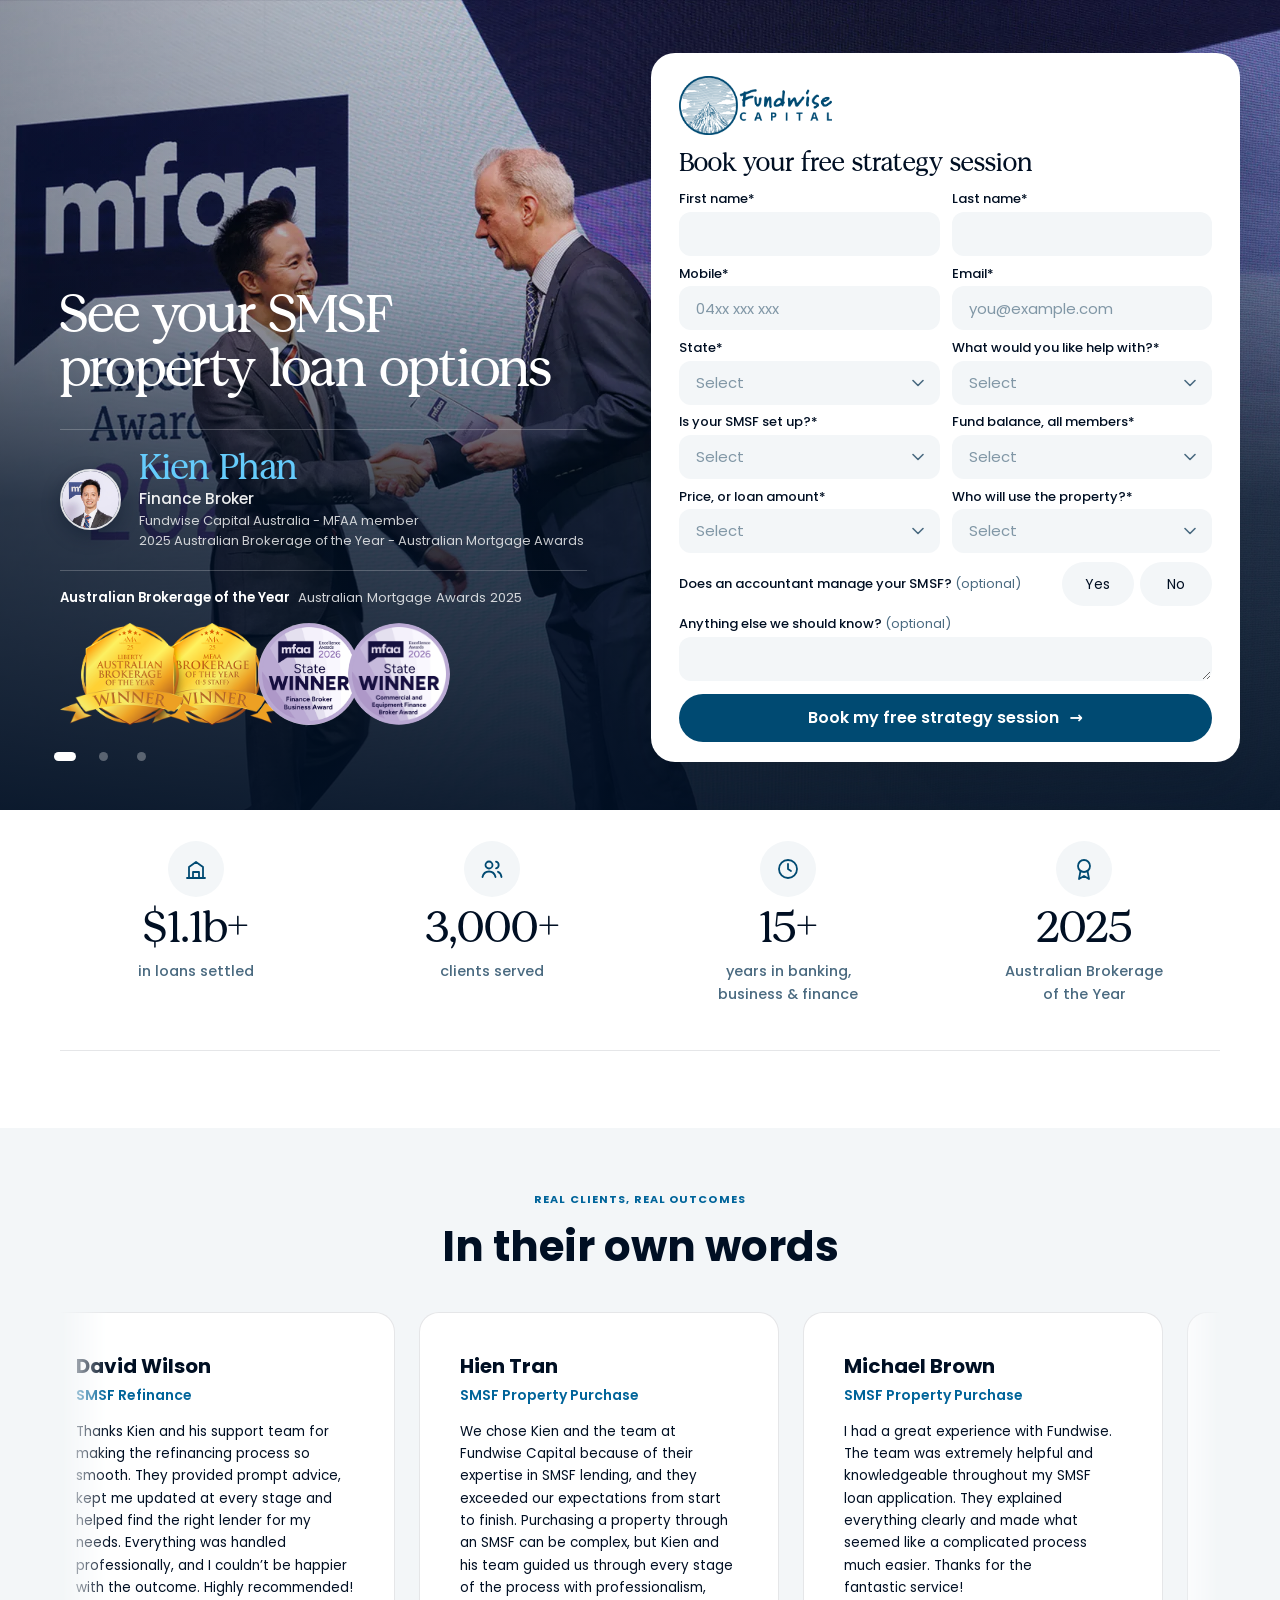
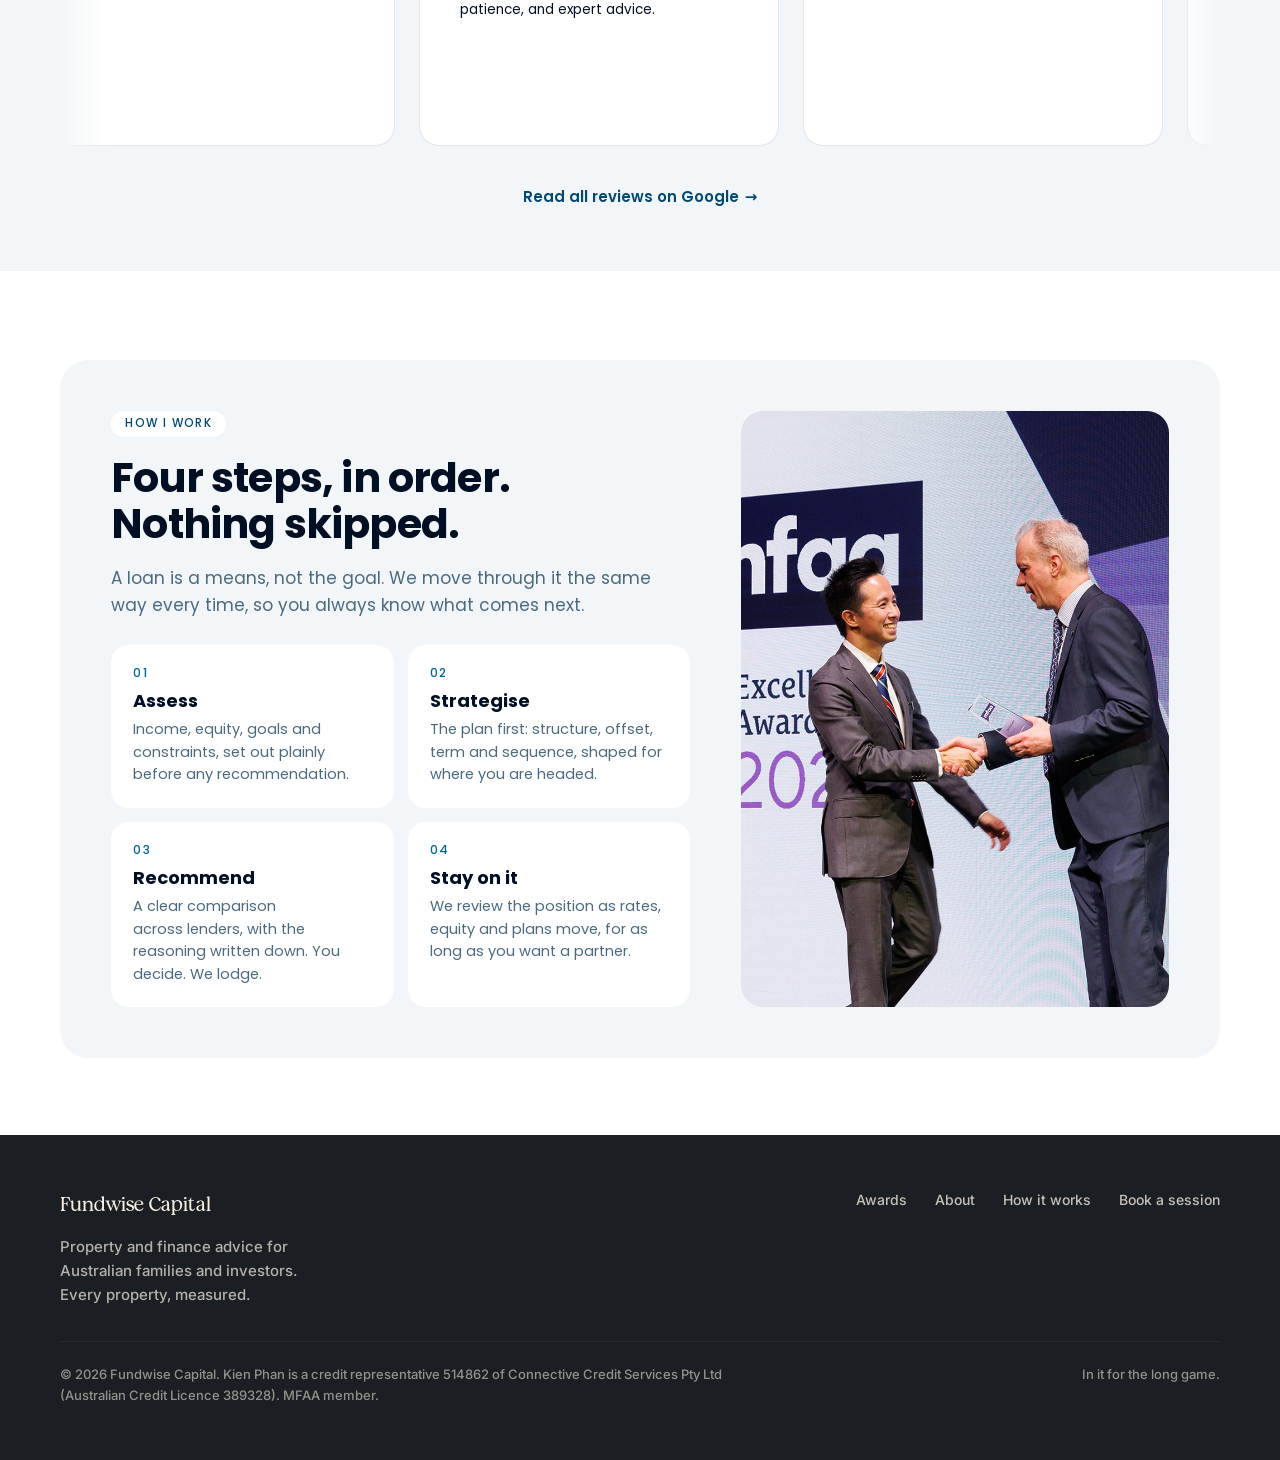
==== commit ea692100: "Quiz: submit goes straight to the landing page, which opens with Done, thanks <name> Co-Authored-By:" ====
--- a/index.html
+++ b/index.html
@@ -290,6 +290,7 @@
 <script src="assets/js/smooth-scroll.js" defer></script>
 <script src="assets/js/form-a.js" defer></script>
 <script src="assets/js/reviews.js" defer></script>
+<script src="assets/js/after-quiz.js" defer></script>
 <script src="assets/js/hero-awards.js" defer></script>
 <script src="assets/js/hero-slides.js" defer></script>
 </body>
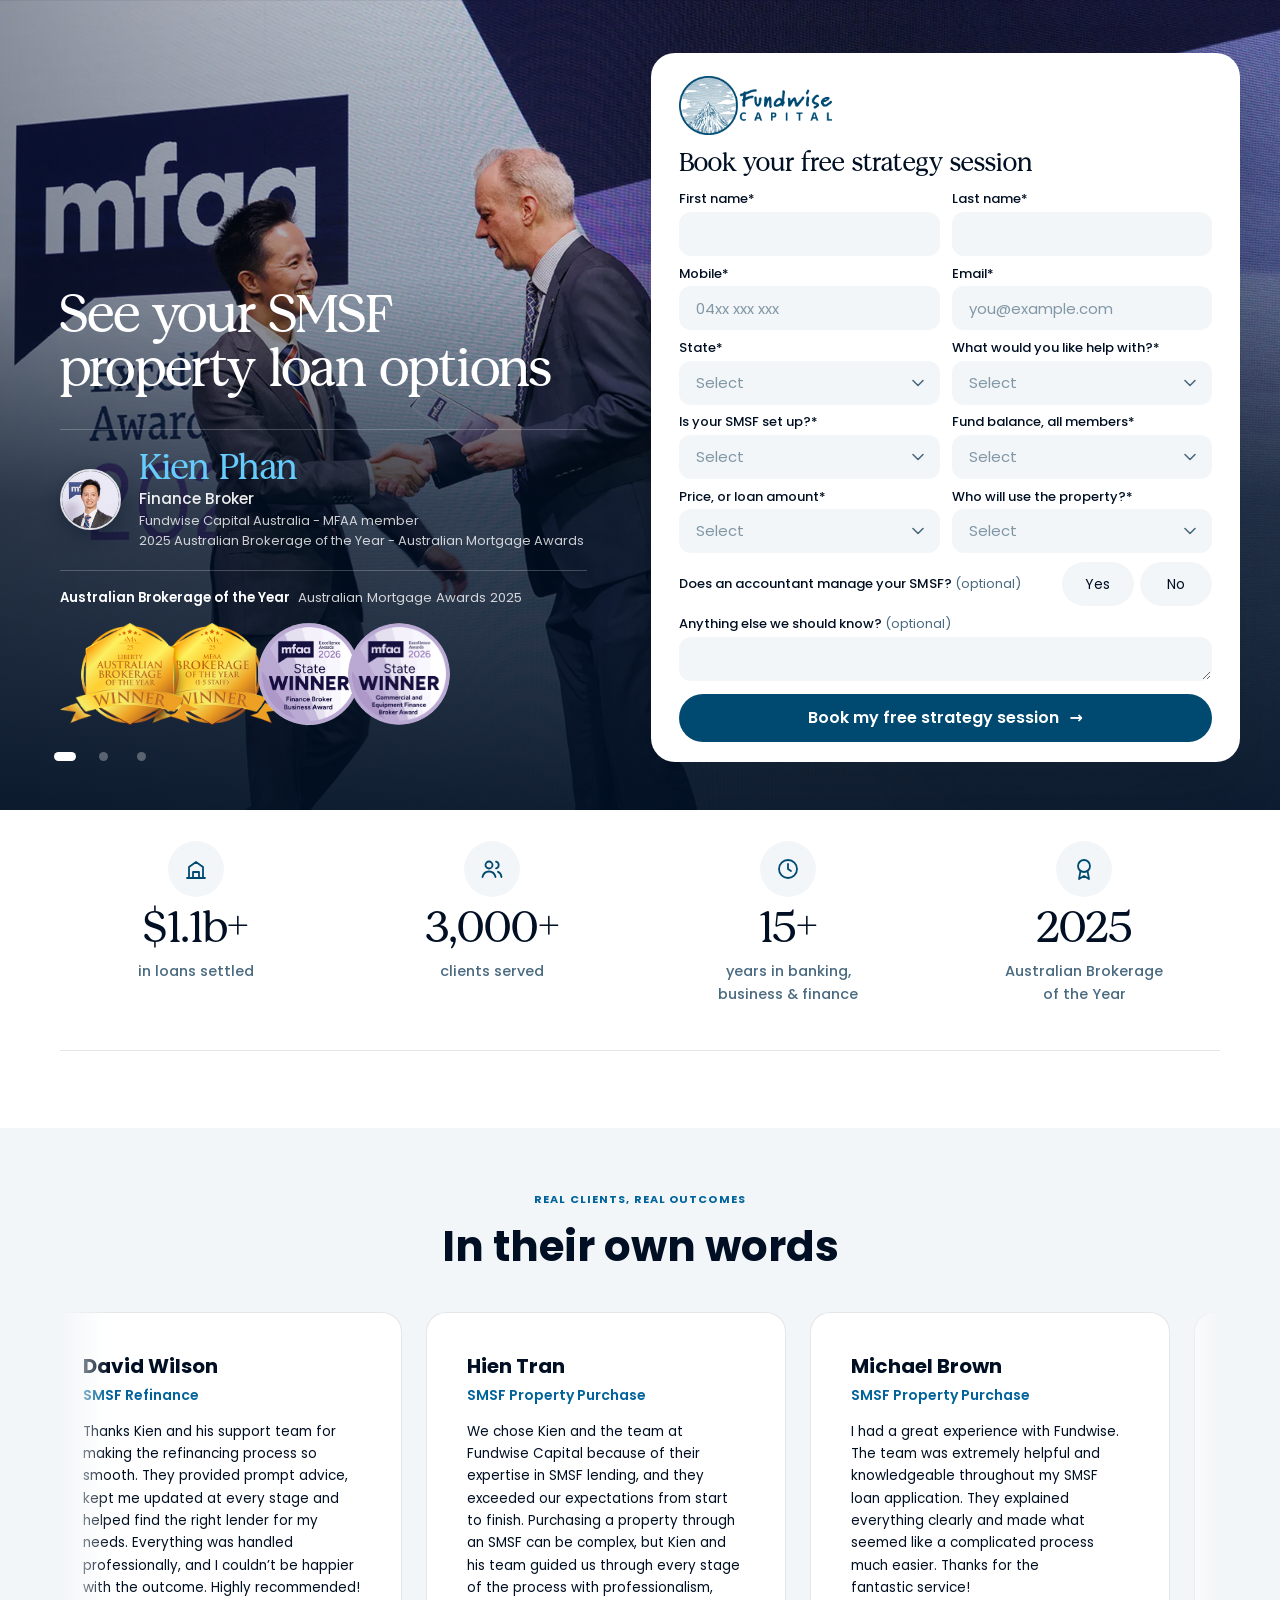
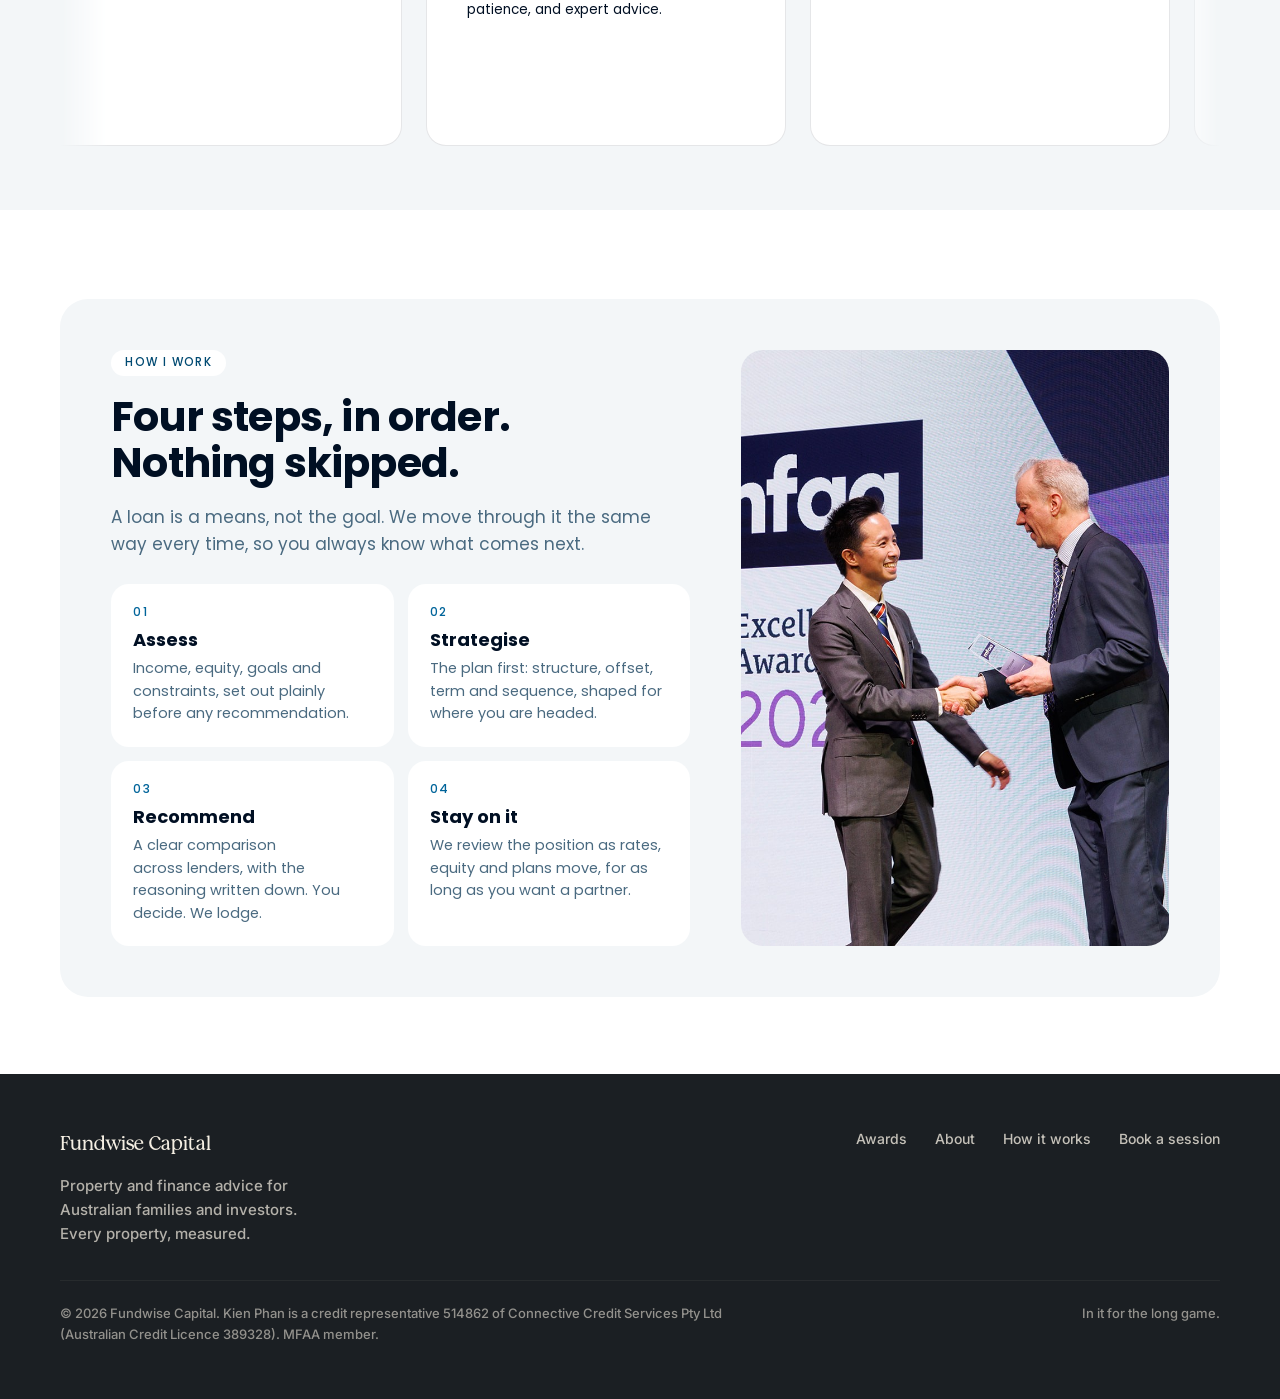
==== commit 5b0bb736: "After-quiz page: no See headline, greeting without flash; remove the Read all reviews link Co-Author" ====
--- a/index.html
+++ b/index.html
@@ -243,7 +243,6 @@
         <p class="review-card__quote">Kien and his team at Fundwise did an amazing job helping me with my SMSF loan. They understood my requirements, explored suitable lending options and guided me through the process from start to finish. Very professional team and excellent customer service. Thank&nbsp;you!</p>
       </div>
     </div>
-    <a href="https://maps.app.goo.gl/hb3D3jrEcQQXodLG8" class="link-arrow" target="_blank" rel="noopener noreferrer">Read all reviews on Google <span class="arrow">→</span></a>
   </section>
 
   <!-- 4. How I work -->
--- a/assets/css/landing.css
+++ b/assets/css/landing.css
@@ -815,3 +815,9 @@
 @media (min-width: 901px) {
   .from-quiz .hero .hero__headline { font-size: clamp(40px, min(4.6vw, calc(var(--u, 1vh) * 8.6), calc(640px / 9.6)), 76px); }
 }
+
+/* After-quiz greeting: mode.js marks the page greet-pending in the head, so the headline is not
+   drawn until after-quiz.js has put the visitor's name in. If that script never runs (blocked,
+   slow network), the headline shows anyway after a moment. */
+.greet-pending .hero__headline { visibility: hidden; animation: greet-failsafe 0s 1.5s forwards; }
+@keyframes greet-failsafe { to { visibility: visible; } }
